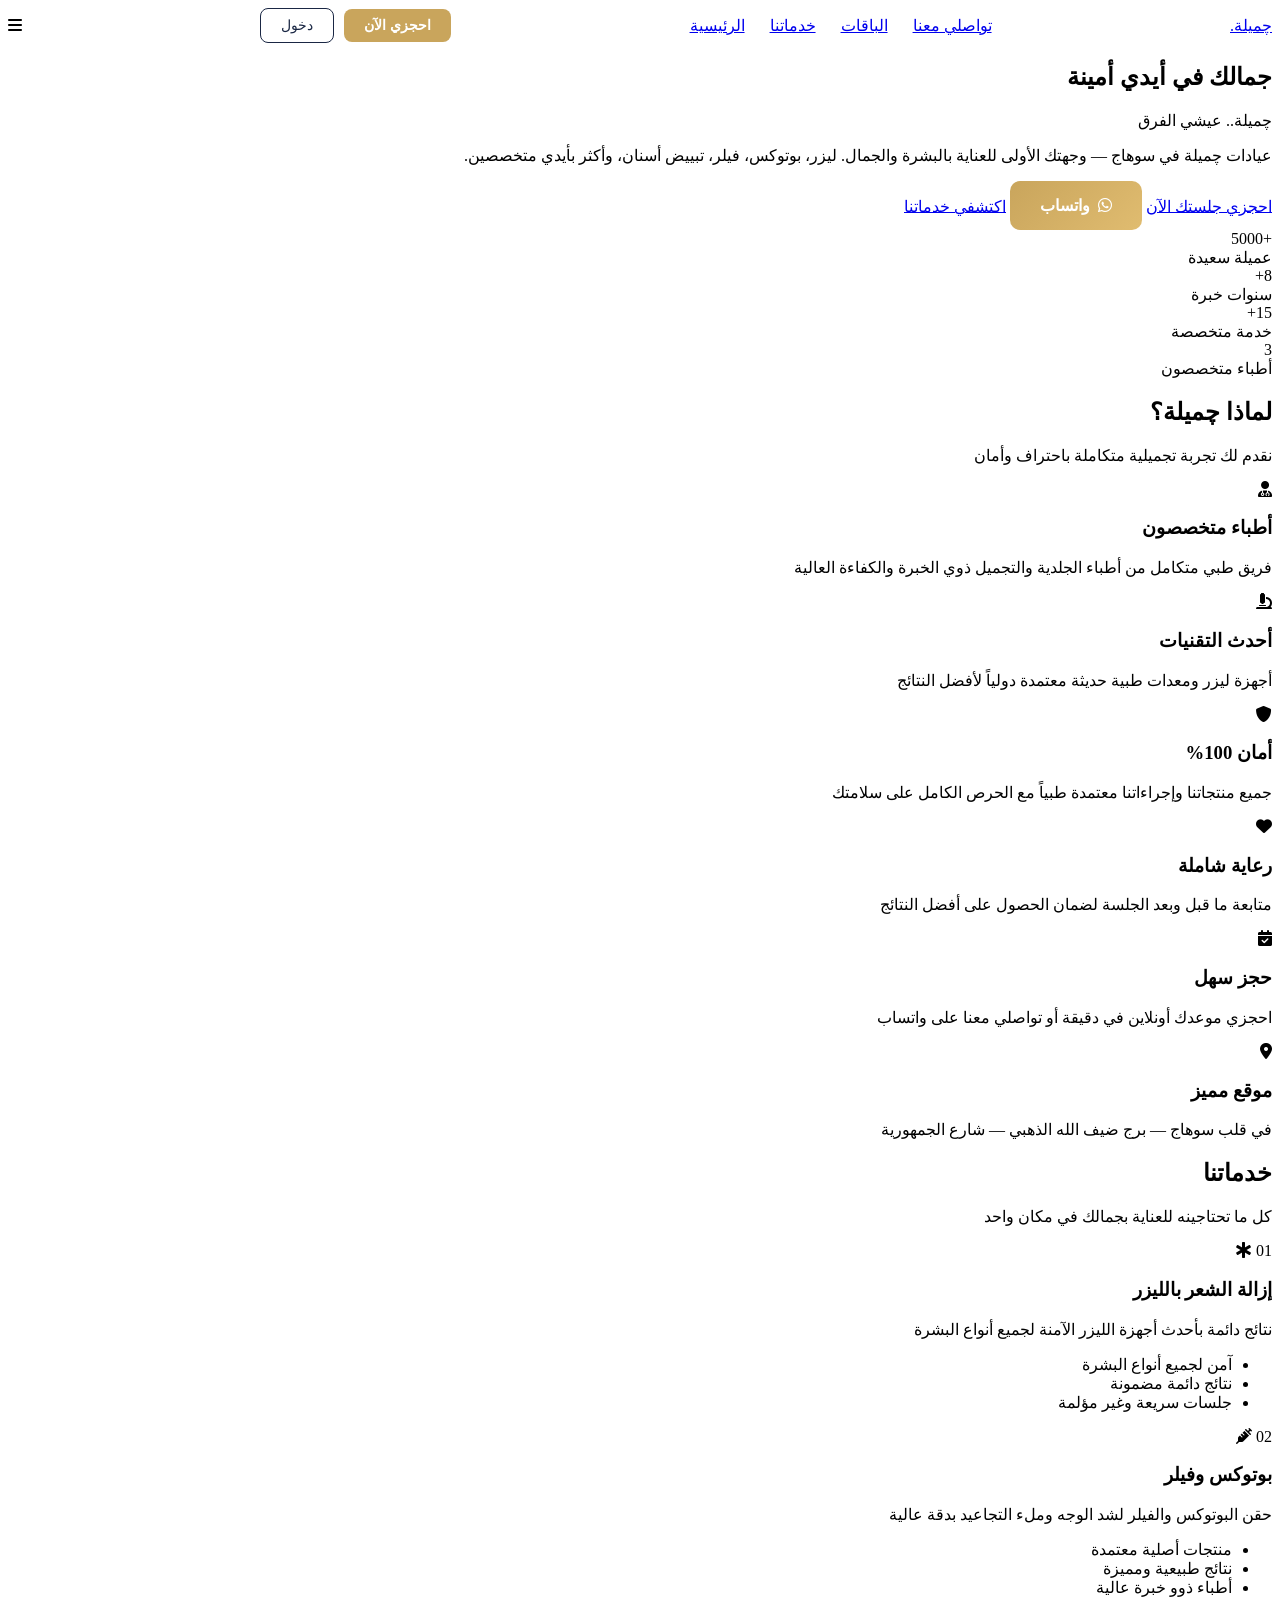
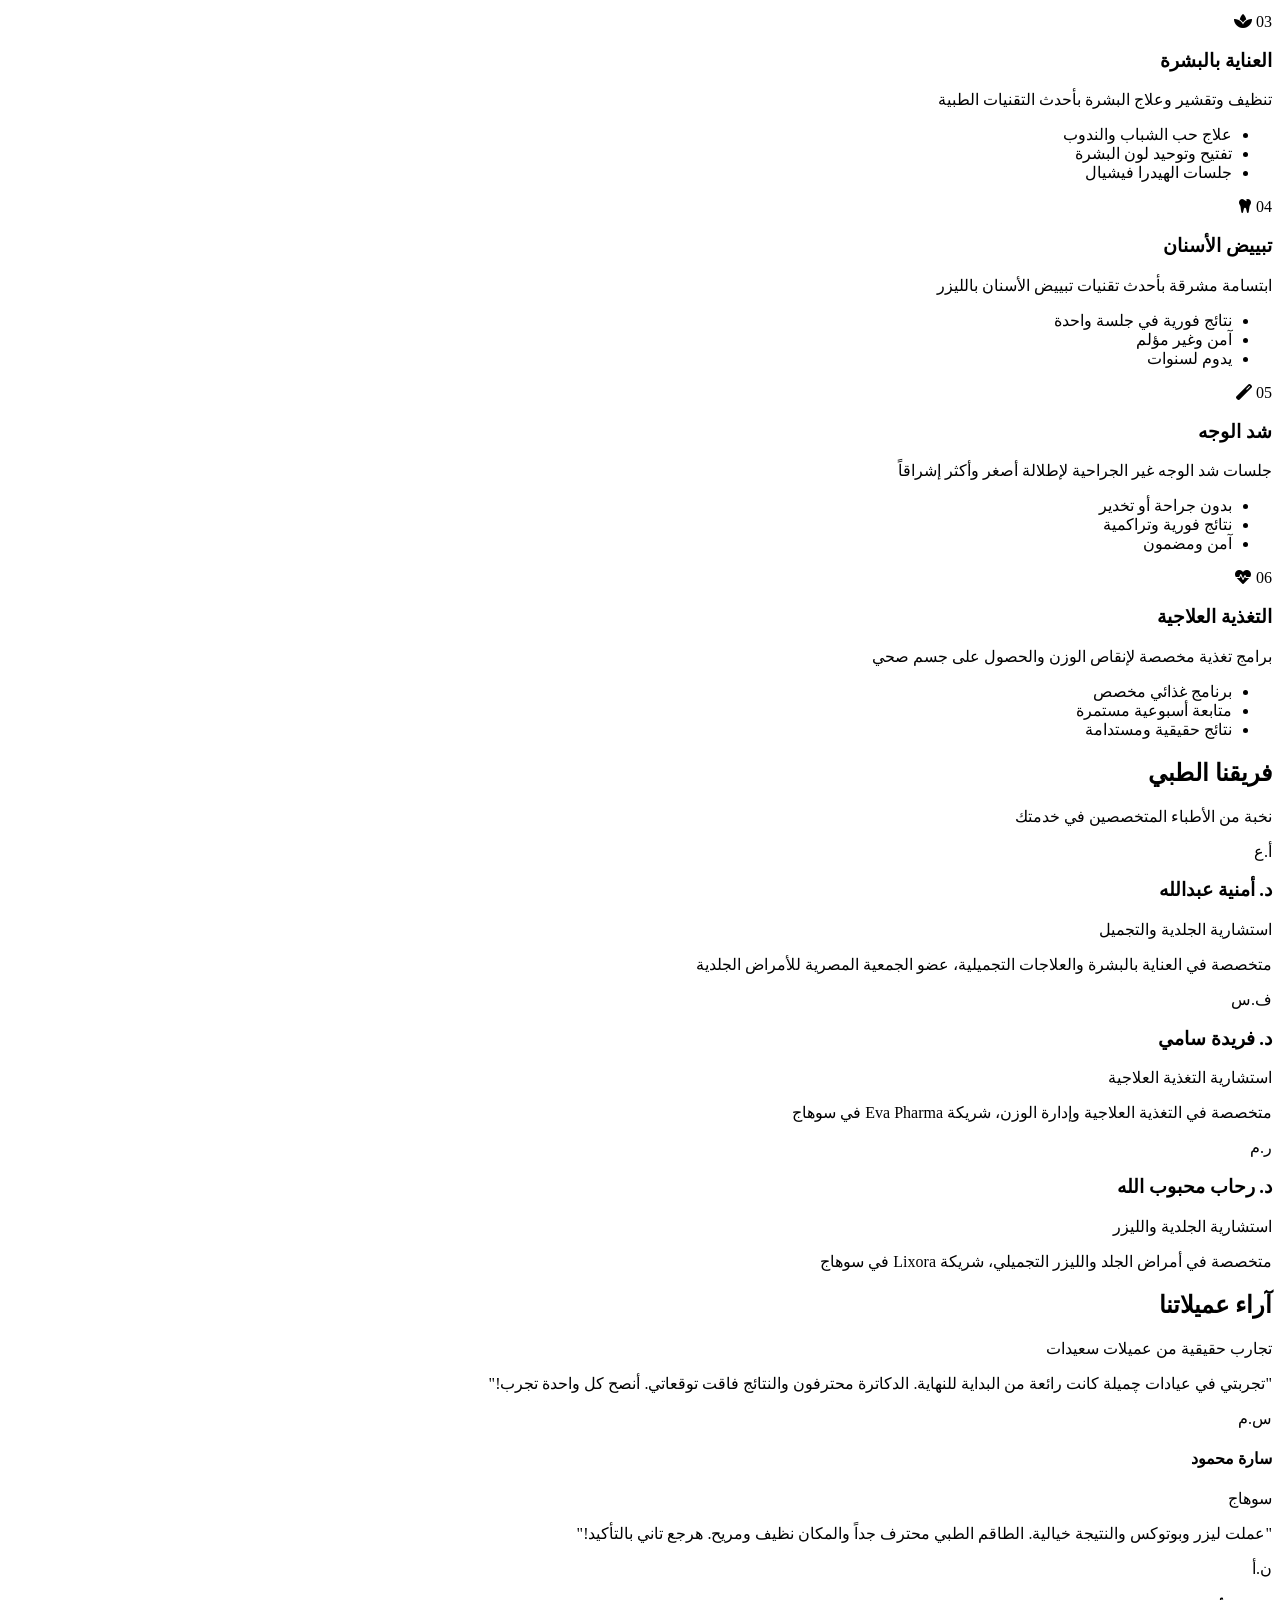
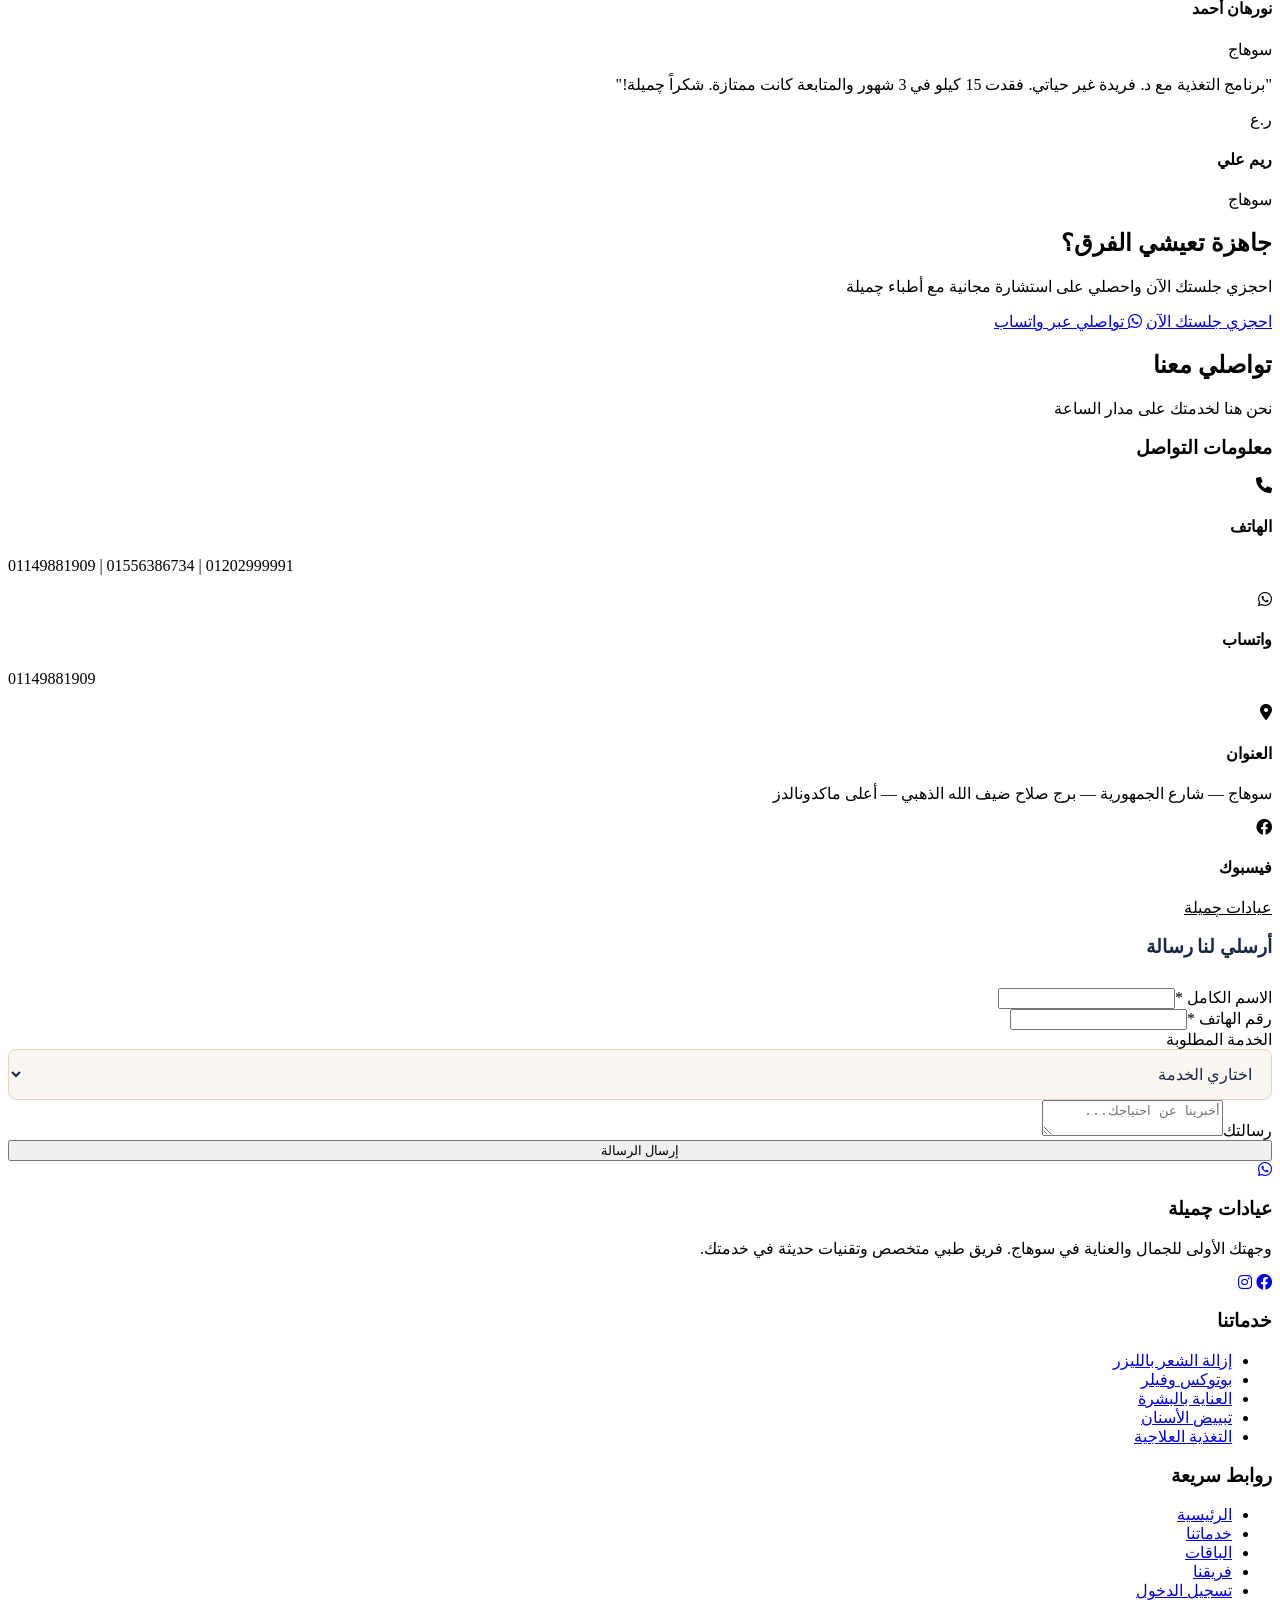
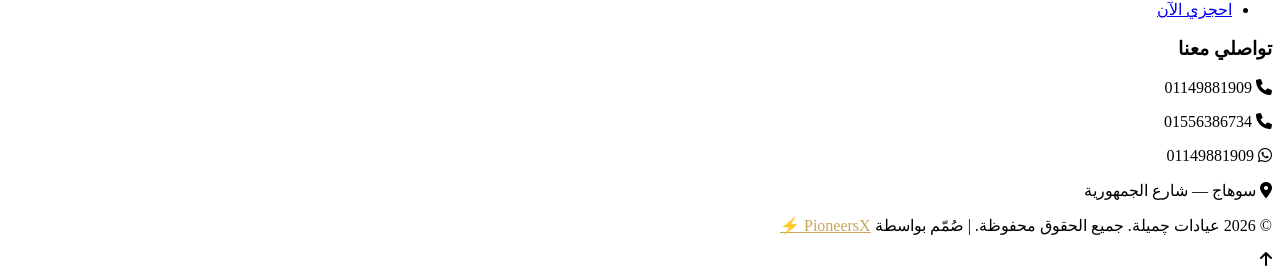
==== index.html @ 6d637a3e "Remove pricing section from index.html Removed the pricing section from the index.html file." ====
<!DOCTYPE html>
<html lang="ar" dir="rtl">
<head>
    <meta charset="UTF-8">
    <meta name="viewport" content="width=device-width, initial-scale=1.0">
    <meta name="description" content="عيادات چميلة في سوهاج — جلدية، تجميل، ليزر، أسنان. احجزي جلستك الآن">
    <meta name="keywords" content="عيادات جميلة, سوهاج, جلدية, تجميل, ليزر, بوتوكس, فيلر, تبييض أسنان">
    <meta name="author" content="عيادات چميلة">
    <meta property="og:title" content="عيادات چميلة — چميلة.. عيشي الفرق">
    <meta property="og:description" content="عيادات چميلة في سوهاج — جلدية، تجميل، ليزر، أسنان وأكثر">
    <meta property="og:type" content="website">
    <meta property="og:url" content="https://pioneersxai.github.io/Jamile-clinic-sohag">
    <title>عيادات چميلة — چميلة.. عيشي الفرق</title>
    <link rel="icon" type="image/png" href="assets/logo.png">
    <link href="https://cdnjs.cloudflare.com/ajax/libs/font-awesome/6.0.0/css/all.min.css" rel="stylesheet">
    <link href="https://fonts.googleapis.com/css2?family=Cairo:wght@400;600;700&display=swap" rel="stylesheet">
    <link rel="stylesheet" href="css/style.css">
    <link rel="stylesheet" href="css/animations.css">
    <link rel="stylesheet" href="css/responsive.css">
    <style>
        .nav-container { display:flex; justify-content:space-between; align-items:center; width:100%; }
        .nav-links { display:flex; gap:25px; list-style:none; margin:0; padding:0; }
        .nav-auth-buttons { display:flex; gap:10px; align-items:center; }
        .btn-nav-login { padding:8px 20px; border:1px solid #1a2744; border-radius:8px; color:#1a2744; text-decoration:none; font-size:.9rem; transition:all .3s; }
        .btn-nav-login:hover { border-color:#C9A55C; color:#C9A55C; }
        .btn-nav-signup { padding:8px 20px; background:#C9A55C; border-radius:8px; color:#fff; text-decoration:none; font-size:.9rem; font-weight:600; transition:all .3s; }
        .btn-nav-signup:hover { background:#a8863e; transform:translateY(-2px); box-shadow:0 5px 20px rgba(201,165,92,.4); }
        .btn-signup { background:linear-gradient(135deg,#C9A55C 0%,#e0bc70 100%); padding:15px 30px; border-radius:10px; color:#fff; text-decoration:none; font-weight:600; display:inline-flex; align-items:center; gap:8px; transition:all .3s; }
        .btn-signup:hover { transform:translateY(-3px); box-shadow:0 10px 30px rgba(201,165,92,.4); }
        @media(max-width:992px){ .nav-links{display:none!important} .nav-links.active{display:flex!important;flex-direction:column} }
    </style>
</head>
<body>
    <div class="cursor-dot" id="cursorDot"></div>
    <div class="cursor-outline" id="cursorOutline"></div>
    <div class="loader" id="loader"><div class="loader-spinner"></div></div>

    <nav id="navbar">
        <div class="nav-container">
            <a href="#" class="logo">
                <img src="assets/logo.png" alt="چميلة" style="height:44px;object-fit:contain;" onerror="this.style.display='none';this.nextElementSibling.style.display='inline'">
                <span style="display:none">چميلة<span class="x">.</span></span>
            </a>
            <ul class="nav-links" id="navLinks">
                <li><a href="#contact">تواصلي معنا</a></li>
                <li><a href="#pricing">الباقات</a></li>
                <li><a href="#services">خدماتنا</a></li>
                <li><a href="#home">الرئيسية</a></li>
            </ul>
            <div class="nav-auth-buttons">
                <a href="./dashboard/register.html" class="btn-nav-signup">احجزي الآن</a>
                <a href="./dashboard/index.html" class="btn-nav-login">دخول</a>
            </div>
            <div class="mobile-menu-toggle" id="mobileMenu"><i class="fas fa-bars"></i></div>
        </div>
    </nav>

    <!-- HERO -->
    <section class="hero" id="home">
        <div class="hero-content">
            <h1 class="fade-in">جمالك في أيدي أمينة</h1>
            <p class="tagline fade-in">چميلة.. عيشي الفرق</p>
            <p class="hero-description fade-in">
                عيادات چميلة في سوهاج — وجهتك الأولى للعناية بالبشرة والجمال.
                ليزر، بوتوكس، فيلر، تبييض أسنان، وأكثر بأيدي متخصصين.
            </p>
            <div class="hero-buttons fade-in">
                <a href="./dashboard/register.html" class="btn btn-primary">احجزي جلستك الآن</a>
                <a href="https://wa.me/201149881909" class="btn btn-signup" target="_blank">
                    <i class="fab fa-whatsapp"></i> واتساب
                </a>
                <a href="#services" class="btn btn-secondary">اكتشفي خدماتنا</a>
            </div>
        </div>
    </section>

    <!-- STATS -->
    <section class="stats section">
        <div class="container">
            <div class="stats-grid">
                <div class="stat-item fade-in"><div class="stat-number">+5000</div><div class="stat-label">عميلة سعيدة</div></div>
                <div class="stat-item fade-in"><div class="stat-number">8+</div><div class="stat-label">سنوات خبرة</div></div>
                <div class="stat-item fade-in"><div class="stat-number">15+</div><div class="stat-label">خدمة متخصصة</div></div>
                <div class="stat-item fade-in"><div class="stat-number">3</div><div class="stat-label">أطباء متخصصون</div></div>
            </div>
        </div>
    </section>

    <!-- FEATURES -->
    <section class="features section" id="features">
        <div class="container">
            <div class="section-header">
                <h2 class="section-title fade-in">لماذا چميلة؟</h2>
                <p class="section-subtitle fade-in">نقدم لك تجربة تجميلية متكاملة باحتراف وأمان</p>
            </div>
            <div class="medical-grid">
                <div class="medical-card fade-in">
                    <i class="fas fa-user-md medical-icon"></i>
                    <h3 class="medical-title">أطباء متخصصون</h3>
                    <p class="medical-description">فريق طبي متكامل من أطباء الجلدية والتجميل ذوي الخبرة والكفاءة العالية</p>
                </div>
                <div class="medical-card fade-in">
                    <i class="fas fa-microscope medical-icon"></i>
                    <h3 class="medical-title">أحدث التقنيات</h3>
                    <p class="medical-description">أجهزة ليزر ومعدات طبية حديثة معتمدة دولياً لأفضل النتائج</p>
                </div>
                <div class="medical-card fade-in">
                    <i class="fas fa-shield-alt medical-icon"></i>
                    <h3 class="medical-title">أمان 100%</h3>
                    <p class="medical-description">جميع منتجاتنا وإجراءاتنا معتمدة طبياً مع الحرص الكامل على سلامتك</p>
                </div>
                <div class="medical-card fade-in">
                    <i class="fas fa-heart medical-icon"></i>
                    <h3 class="medical-title">رعاية شاملة</h3>
                    <p class="medical-description">متابعة ما قبل وبعد الجلسة لضمان الحصول على أفضل النتائج</p>
                </div>
                <div class="medical-card fade-in">
                    <i class="fas fa-calendar-check medical-icon"></i>
                    <h3 class="medical-title">حجز سهل</h3>
                    <p class="medical-description">احجزي موعدك أونلاين في دقيقة أو تواصلي معنا على واتساب</p>
                </div>
                <div class="medical-card fade-in">
                    <i class="fas fa-map-marker-alt medical-icon"></i>
                    <h3 class="medical-title">موقع مميز</h3>
                    <p class="medical-description">في قلب سوهاج — برج ضيف الله الذهبي — شارع الجمهورية</p>
                </div>
            </div>
        </div>
    </section>

    <!-- SERVICES -->
    <section class="services section" id="services">
        <div class="container">
            <div class="section-header">
                <h2 class="section-title fade-in">خدماتنا</h2>
                <p class="section-subtitle fade-in">كل ما تحتاجينه للعناية بجمالك في مكان واحد</p>
            </div>
            <div class="services-grid">
                <div class="service-card fade-in">
                    <span class="service-number">01</span>
                    <i class="fas fa-star-of-life service-icon"></i>
                    <h3 class="service-title">إزالة الشعر بالليزر</h3>
                    <p class="service-description">نتائج دائمة بأحدث أجهزة الليزر الآمنة لجميع أنواع البشرة</p>
                    <ul class="service-features">
                        <li>آمن لجميع أنواع البشرة</li>
                        <li>نتائج دائمة مضمونة</li>
                        <li>جلسات سريعة وغير مؤلمة</li>
                    </ul>
                </div>
                <div class="service-card fade-in">
                    <span class="service-number">02</span>
                    <i class="fas fa-syringe service-icon"></i>
                    <h3 class="service-title">بوتوكس وفيلر</h3>
                    <p class="service-description">حقن البوتوكس والفيلر لشد الوجه وملء التجاعيد بدقة عالية</p>
                    <ul class="service-features">
                        <li>منتجات أصلية معتمدة</li>
                        <li>نتائج طبيعية ومميزة</li>
                        <li>أطباء ذوو خبرة عالية</li>
                    </ul>
                </div>
                <div class="service-card fade-in">
                    <span class="service-number">03</span>
                    <i class="fas fa-spa service-icon"></i>
                    <h3 class="service-title">العناية بالبشرة</h3>
                    <p class="service-description">تنظيف وتقشير وعلاج البشرة بأحدث التقنيات الطبية</p>
                    <ul class="service-features">
                        <li>علاج حب الشباب والندوب</li>
                        <li>تفتيح وتوحيد لون البشرة</li>
                        <li>جلسات الهيدرا فيشيال</li>
                    </ul>
                </div>
                <div class="service-card fade-in">
                    <span class="service-number">04</span>
                    <i class="fas fa-tooth service-icon"></i>
                    <h3 class="service-title">تبييض الأسنان</h3>
                    <p class="service-description">ابتسامة مشرقة بأحدث تقنيات تبييض الأسنان بالليزر</p>
                    <ul class="service-features">
                        <li>نتائج فورية في جلسة واحدة</li>
                        <li>آمن وغير مؤلم</li>
                        <li>يدوم لسنوات</li>
                    </ul>
                </div>
                <div class="service-card fade-in">
                    <span class="service-number">05</span>
                    <i class="fas fa-magic service-icon"></i>
                    <h3 class="service-title">شد الوجه</h3>
                    <p class="service-description">جلسات شد الوجه غير الجراحية لإطلالة أصغر وأكثر إشراقاً</p>
                    <ul class="service-features">
                        <li>بدون جراحة أو تخدير</li>
                        <li>نتائج فورية وتراكمية</li>
                        <li>آمن ومضمون</li>
                    </ul>
                </div>
                <div class="service-card fade-in">
                    <span class="service-number">06</span>
                    <i class="fas fa-heartbeat service-icon"></i>
                    <h3 class="service-title">التغذية العلاجية</h3>
                    <p class="service-description">برامج تغذية مخصصة لإنقاص الوزن والحصول على جسم صحي</p>
                    <ul class="service-features">
                        <li>برنامج غذائي مخصص</li>
                        <li>متابعة أسبوعية مستمرة</li>
                        <li>نتائج حقيقية ومستدامة</li>
                    </ul>
                </div>
            </div>
        </div>
    </section>

    <!-- TEAM -->
    <section class="team section" id="team">
        <div class="container">
            <div class="section-header">
                <h2 class="section-title fade-in">فريقنا الطبي</h2>
                <p class="section-subtitle fade-in">نخبة من الأطباء المتخصصين في خدمتك</p>
            </div>
            <div class="team-grid">
                <div class="team-card fade-in">
                    <div class="team-avatar">أ.ع</div>
                    <h3 class="team-name">د. أمنية عبدالله</h3>
                    <p class="team-role">استشارية الجلدية والتجميل</p>
                    <p class="team-bio">متخصصة في العناية بالبشرة والعلاجات التجميلية، عضو الجمعية المصرية للأمراض الجلدية</p>
                </div>
                <div class="team-card fade-in">
                    <div class="team-avatar">ف.س</div>
                    <h3 class="team-name">د. فريدة سامي</h3>
                    <p class="team-role">استشارية التغذية العلاجية</p>
                    <p class="team-bio">متخصصة في التغذية العلاجية وإدارة الوزن، شريكة Eva Pharma في سوهاج</p>
                </div>
                <div class="team-card fade-in">
                    <div class="team-avatar">ر.م</div>
                    <h3 class="team-name">د. رحاب محبوب الله</h3>
                    <p class="team-role">استشارية الجلدية والليزر</p>
                    <p class="team-bio">متخصصة في أمراض الجلد والليزر التجميلي، شريكة Lixora في سوهاج</p>
                </div>
            </div>
        </div>
    </section>

    <!-- TESTIMONIALS -->
    <section class="testimonials section" id="testimonials">
        <div class="container">
            <div class="section-header">
                <h2 class="section-title fade-in">آراء عميلاتنا</h2>
                <p class="section-subtitle fade-in">تجارب حقيقية من عميلات سعيدات</p>
            </div>
            <div class="testimonials-grid">
                <div class="testimonial fade-in">
                    <p class="testimonial-text">"تجربتي في عيادات چميلة كانت رائعة من البداية للنهاية. الدكاترة محترفون والنتائج فاقت توقعاتي. أنصح كل واحدة تجرب!"</p>
                    <div class="testimonial-author">
                        <div class="author-avatar">س.م</div>
                        <div class="author-info"><h4>سارة محمود</h4><p>سوهاج</p></div>
                    </div>
                </div>
                <div class="testimonial fade-in">
                    <p class="testimonial-text">"عملت ليزر وبوتوكس والنتيجة خيالية. الطاقم الطبي محترف جداً والمكان نظيف ومريح. هرجع تاني بالتأكيد!"</p>
                    <div class="testimonial-author">
                        <div class="author-avatar">ن.أ</div>
                        <div class="author-info"><h4>نورهان أحمد</h4><p>سوهاج</p></div>
                    </div>
                </div>
                <div class="testimonial fade-in">
                    <p class="testimonial-text">"برنامج التغذية مع د. فريدة غير حياتي. فقدت 15 كيلو في 3 شهور والمتابعة كانت ممتازة. شكراً چميلة!"</p>
                    <div class="testimonial-author">
                        <div class="author-avatar">ر.ع</div>
                        <div class="author-info"><h4>ريم علي</h4><p>سوهاج</p></div>
                    </div>
                </div>
            </div>
        </div>
    </section>

    <!-- CTA -->
    <section class="cta section">
        <div class="container">
            <h2 class="fade-in">جاهزة تعيشي الفرق؟</h2>
            <p class="fade-in">احجزي جلستك الآن واحصلي على استشارة مجانية مع أطباء چميلة</p>
            <div class="hero-buttons fade-in">
                <a href="./dashboard/register.html" class="btn btn-primary">احجزي جلستك الآن</a>
                <a href="https://wa.me/201149881909" class="btn btn-whatsapp" target="_blank">
                    <i class="fab fa-whatsapp"></i> تواصلي عبر واتساب
                </a>
            </div>
        </div>
    </section>

    <!-- CONTACT -->
    <section class="contact section" id="contact">
        <div class="container">
            <div class="section-header">
                <h2 class="section-title fade-in">تواصلي معنا</h2>
                <p class="section-subtitle fade-in">نحن هنا لخدمتك على مدار الساعة</p>
            </div>
            <div class="contact-container">
                <div class="contact-info fade-in">
                    <h3>معلومات التواصل</h3>
                    <div class="contact-item">
                        <div class="contact-icon"><i class="fas fa-phone"></i></div>
                        <div class="contact-details"><h4>الهاتف</h4><p dir="ltr">01149881909 | 01556386734 | 01202999991</p></div>
                    </div>
                    <div class="contact-item">
                        <div class="contact-icon"><i class="fab fa-whatsapp"></i></div>
                        <div class="contact-details"><h4>واتساب</h4><p dir="ltr">01149881909</p></div>
                    </div>
                    <div class="contact-item">
                        <div class="contact-icon"><i class="fas fa-map-marker-alt"></i></div>
                        <div class="contact-details"><h4>العنوان</h4><p>سوهاج — شارع الجمهورية — برج صلاح ضيف الله الذهبي — أعلى ماكدونالدز</p></div>
                    </div>
                    <div class="contact-item">
                        <div class="contact-icon"><i class="fab fa-facebook"></i></div>
                        <div class="contact-details"><h4>فيسبوك</h4><p><a href="https://www.facebook.com/jamelaclinics" target="_blank" style="color:inherit">عيادات چميلة</a></p></div>
                    </div>
                </div>
                <form class="contact-form fade-in" id="contactForm">
                    <h3 style="margin-bottom:30px;color:#1a2744">أرسلي لنا رسالة</h3>
                    <div class="form-group"><label>الاسم الكامل *</label><input type="text" name="name" required></div>
                    <div class="form-group"><label>رقم الهاتف *</label><input type="tel" name="phone" required></div>
                    <div class="form-group"><label>الخدمة المطلوبة</label>
                        <select name="service" style="width:100%;padding:15px;background:#faf7f2;border:1px solid #e8d5bc;border-radius:8px;color:#1a2744;font-size:1rem;font-family:inherit">
                            <option value="">اختاري الخدمة</option>
                            <option>إزالة الشعر بالليزر</option>
                            <option>بوتوكس وفيلر</option>
                            <option>العناية بالبشرة</option>
                            <option>تبييض الأسنان</option>
                            <option>شد الوجه</option>
                            <option>التغذية العلاجية</option>
                        </select>
                    </div>
                    <div class="form-group"><label>رسالتك</label><textarea name="message" placeholder="أخبرينا عن احتياجك..."></textarea></div>
                    <button type="submit" class="btn btn-primary" style="width:100%">إرسال الرسالة</button>
                </form>
            </div>
        </div>
    </section>

    <a href="https://wa.me/201149881909" class="whatsapp-float" target="_blank" title="تواصلي معنا عبر واتساب">
        <i class="fab fa-whatsapp"></i>
    </a>

    <footer>
        <div class="footer-content">
            <div class="footer-section">
                <h3>عيادات <span class="x">چميلة</span></h3>
                <p>وجهتك الأولى للجمال والعناية في سوهاج. فريق طبي متخصص وتقنيات حديثة في خدمتك.</p>
                <div class="social-links">
                    <a href="https://www.facebook.com/jamelaclinics" target="_blank"><i class="fab fa-facebook"></i></a>
                    <a href="https://www.instagram.com/jamelaclinics/" target="_blank"><i class="fab fa-instagram"></i></a>
                </div>
            </div>
            <div class="footer-section">
                <h3>خدماتنا</h3>
                <ul>
                    <li><a href="#services">إزالة الشعر بالليزر</a></li>
                    <li><a href="#services">بوتوكس وفيلر</a></li>
                    <li><a href="#services">العناية بالبشرة</a></li>
                    <li><a href="#services">تبييض الأسنان</a></li>
                    <li><a href="#services">التغذية العلاجية</a></li>
                </ul>
            </div>
            <div class="footer-section">
                <h3>روابط سريعة</h3>
                <ul>
                    <li><a href="#home">الرئيسية</a></li>
                    <li><a href="#services">خدماتنا</a></li>
                    <li><a href="#pricing">الباقات</a></li>
                    <li><a href="#team">فريقنا</a></li>
                    <li><a href="./dashboard/">تسجيل الدخول</a></li>
                    <li><a href="./dashboard/register.html">احجزي الآن</a></li>
                </ul>
            </div>
            <div class="footer-section">
                <h3>تواصلي معنا</h3>
                <p><i class="fas fa-phone"></i> <span dir="ltr">01149881909</span></p>
                <p><i class="fas fa-phone"></i> <span dir="ltr">01556386734</span></p>
                <p><i class="fab fa-whatsapp"></i> <span dir="ltr">01149881909</span></p>
                <p><i class="fas fa-map-marker-alt"></i> سوهاج — شارع الجمهورية</p>
            </div>
        </div>
        <div class="footer-bottom">
            <p>&copy; 2026 عيادات چميلة. جميع الحقوق محفوظة. | صُمّم بواسطة <a href="https://pioneersxai.github.io/PioneersX-agency-Egy-Sa/" style="color:#C9A55C">PioneersX ⚡</a></p>
        </div>
    </footer>

    <div class="scroll-top" id="scrollTop"><i class="fas fa-arrow-up"></i></div>

    <script src="config.js"></script>
    <script src="js/main.js"></script>
    <script src="js/animations.js"></script>
    <script src="js/cursor.js"></script>
</body>
</html>
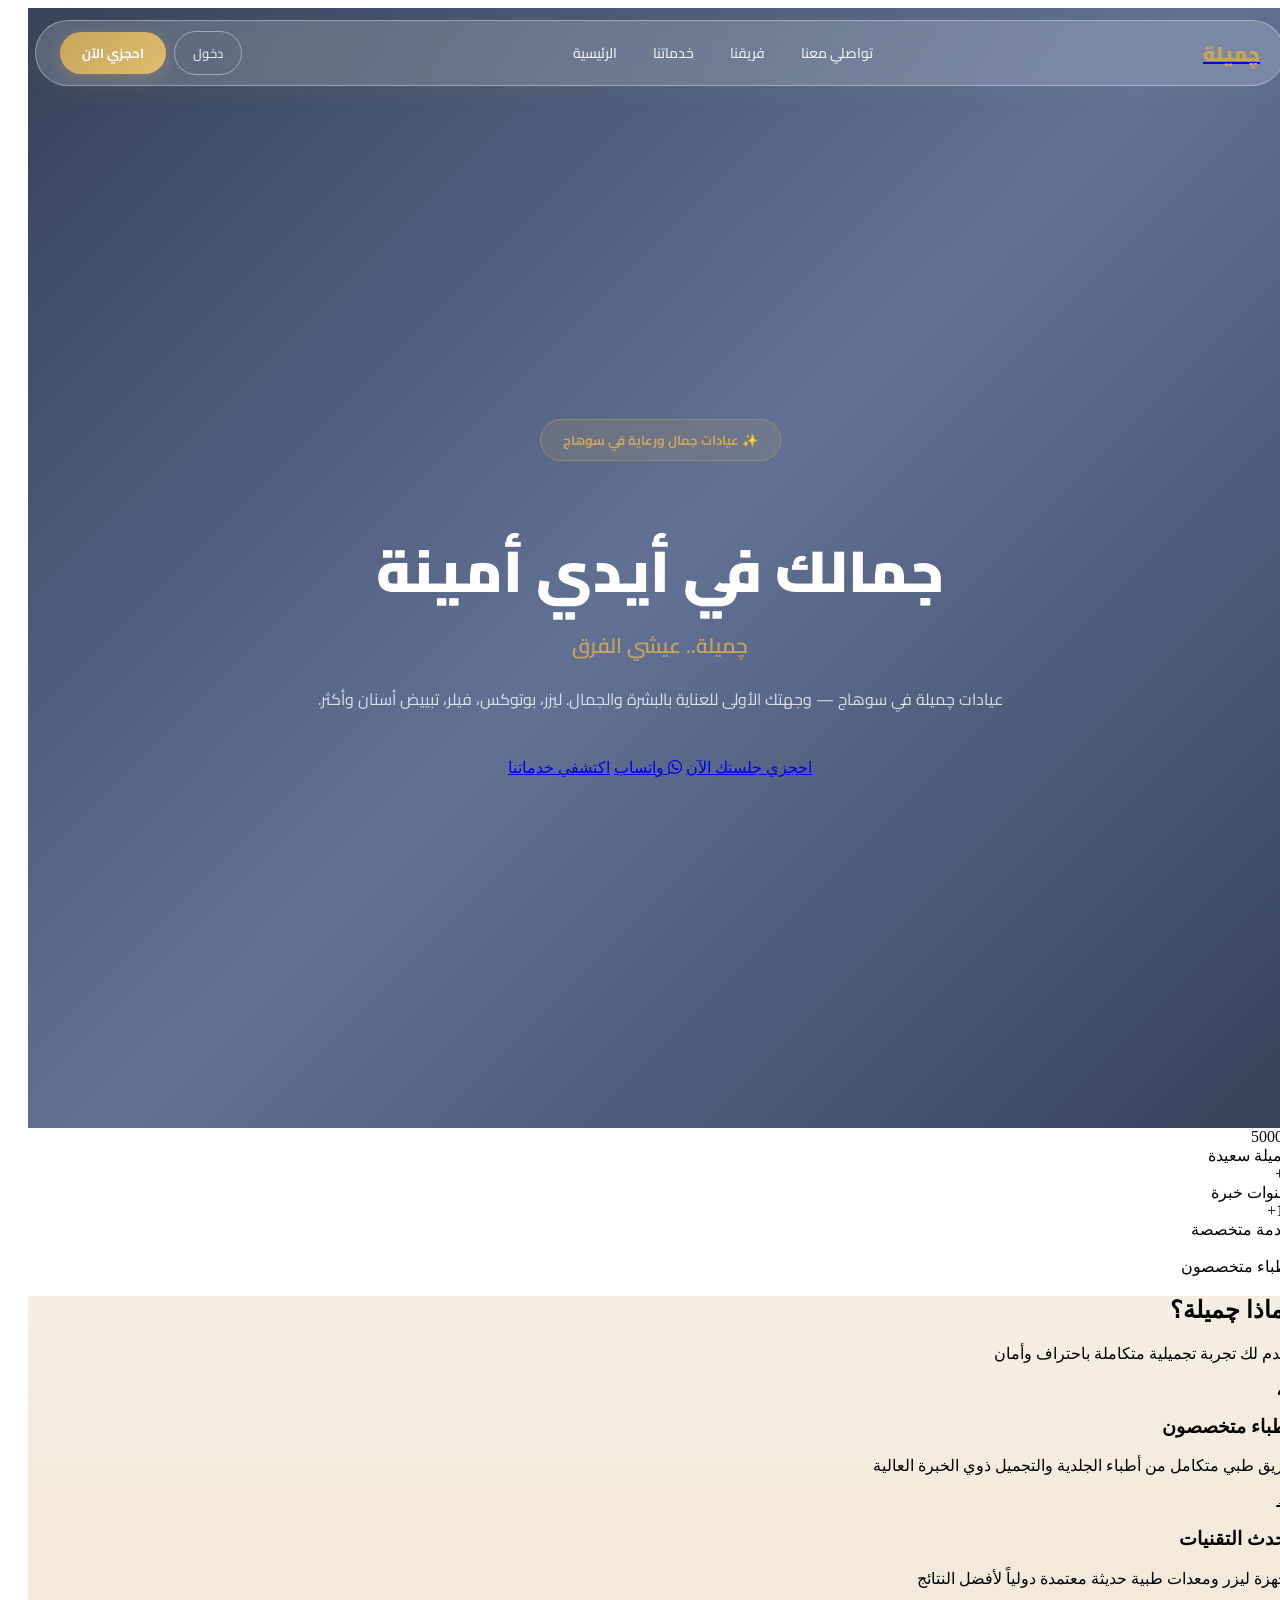
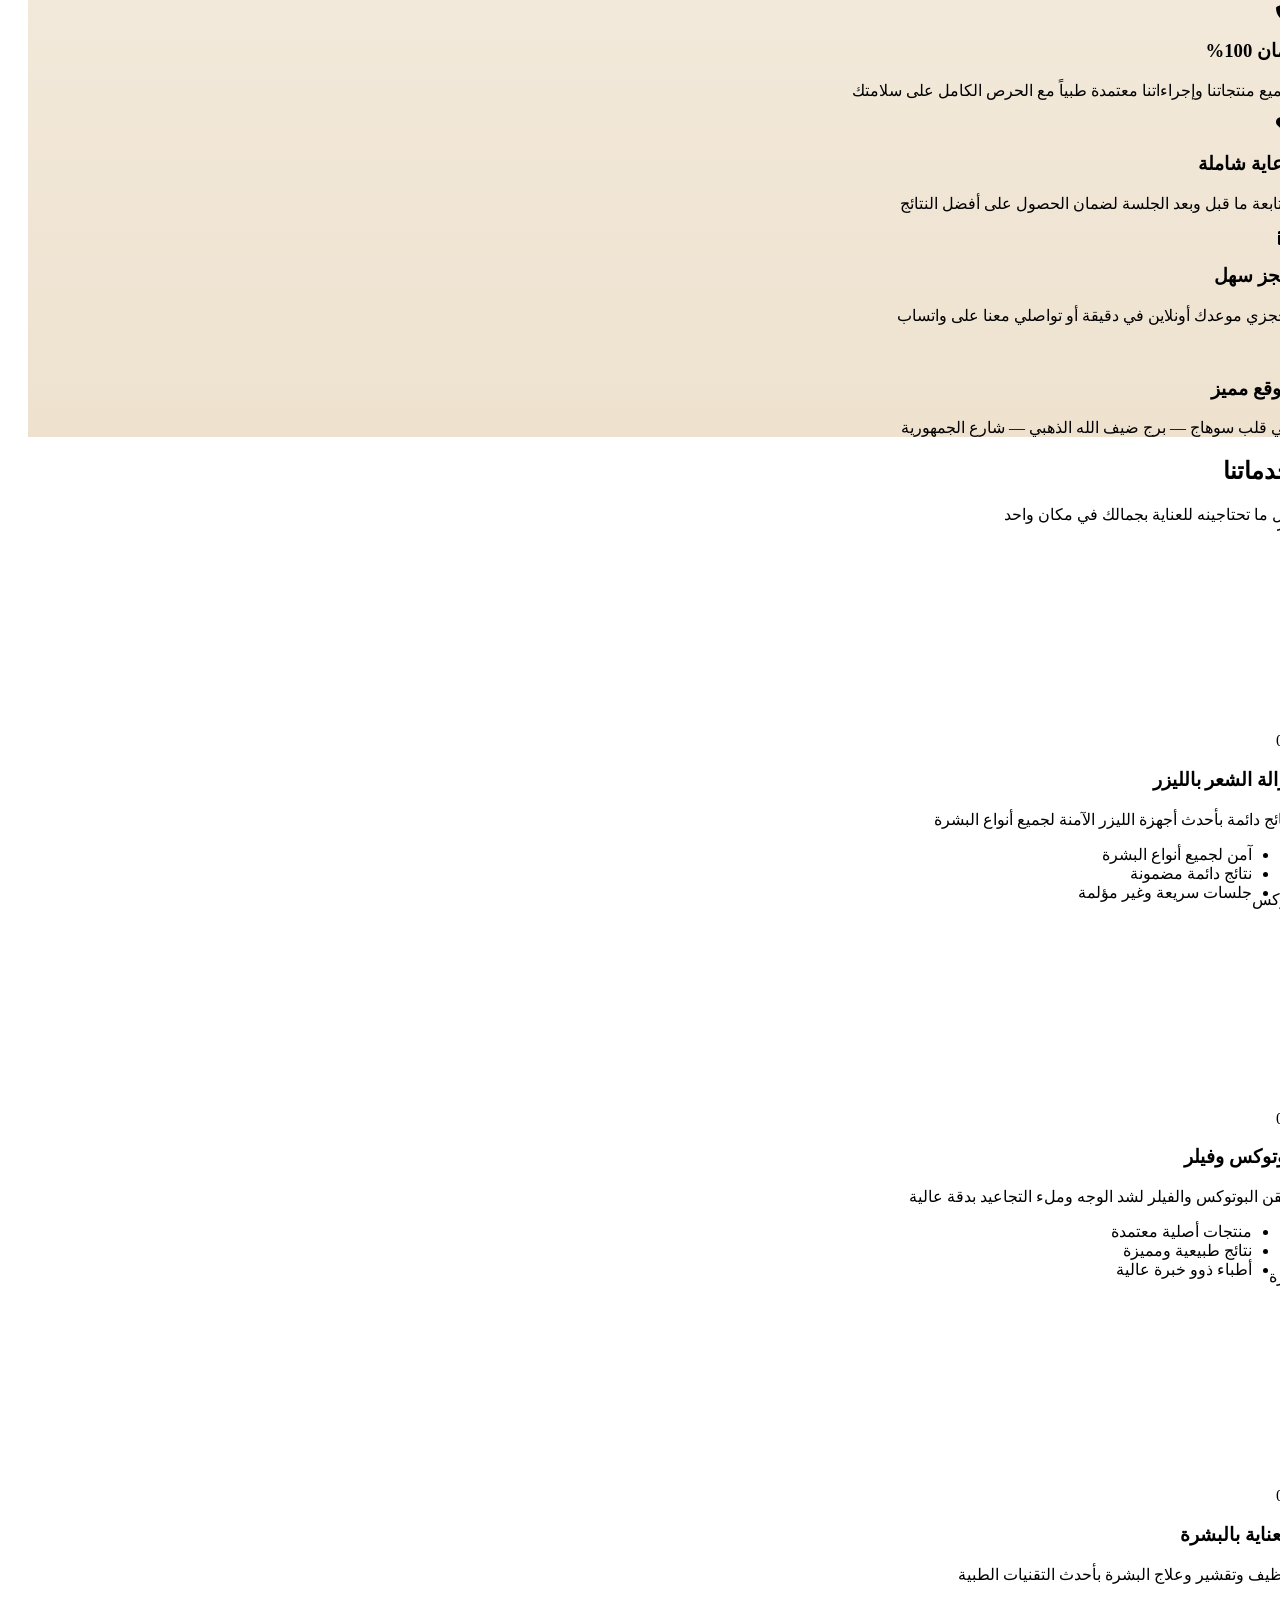
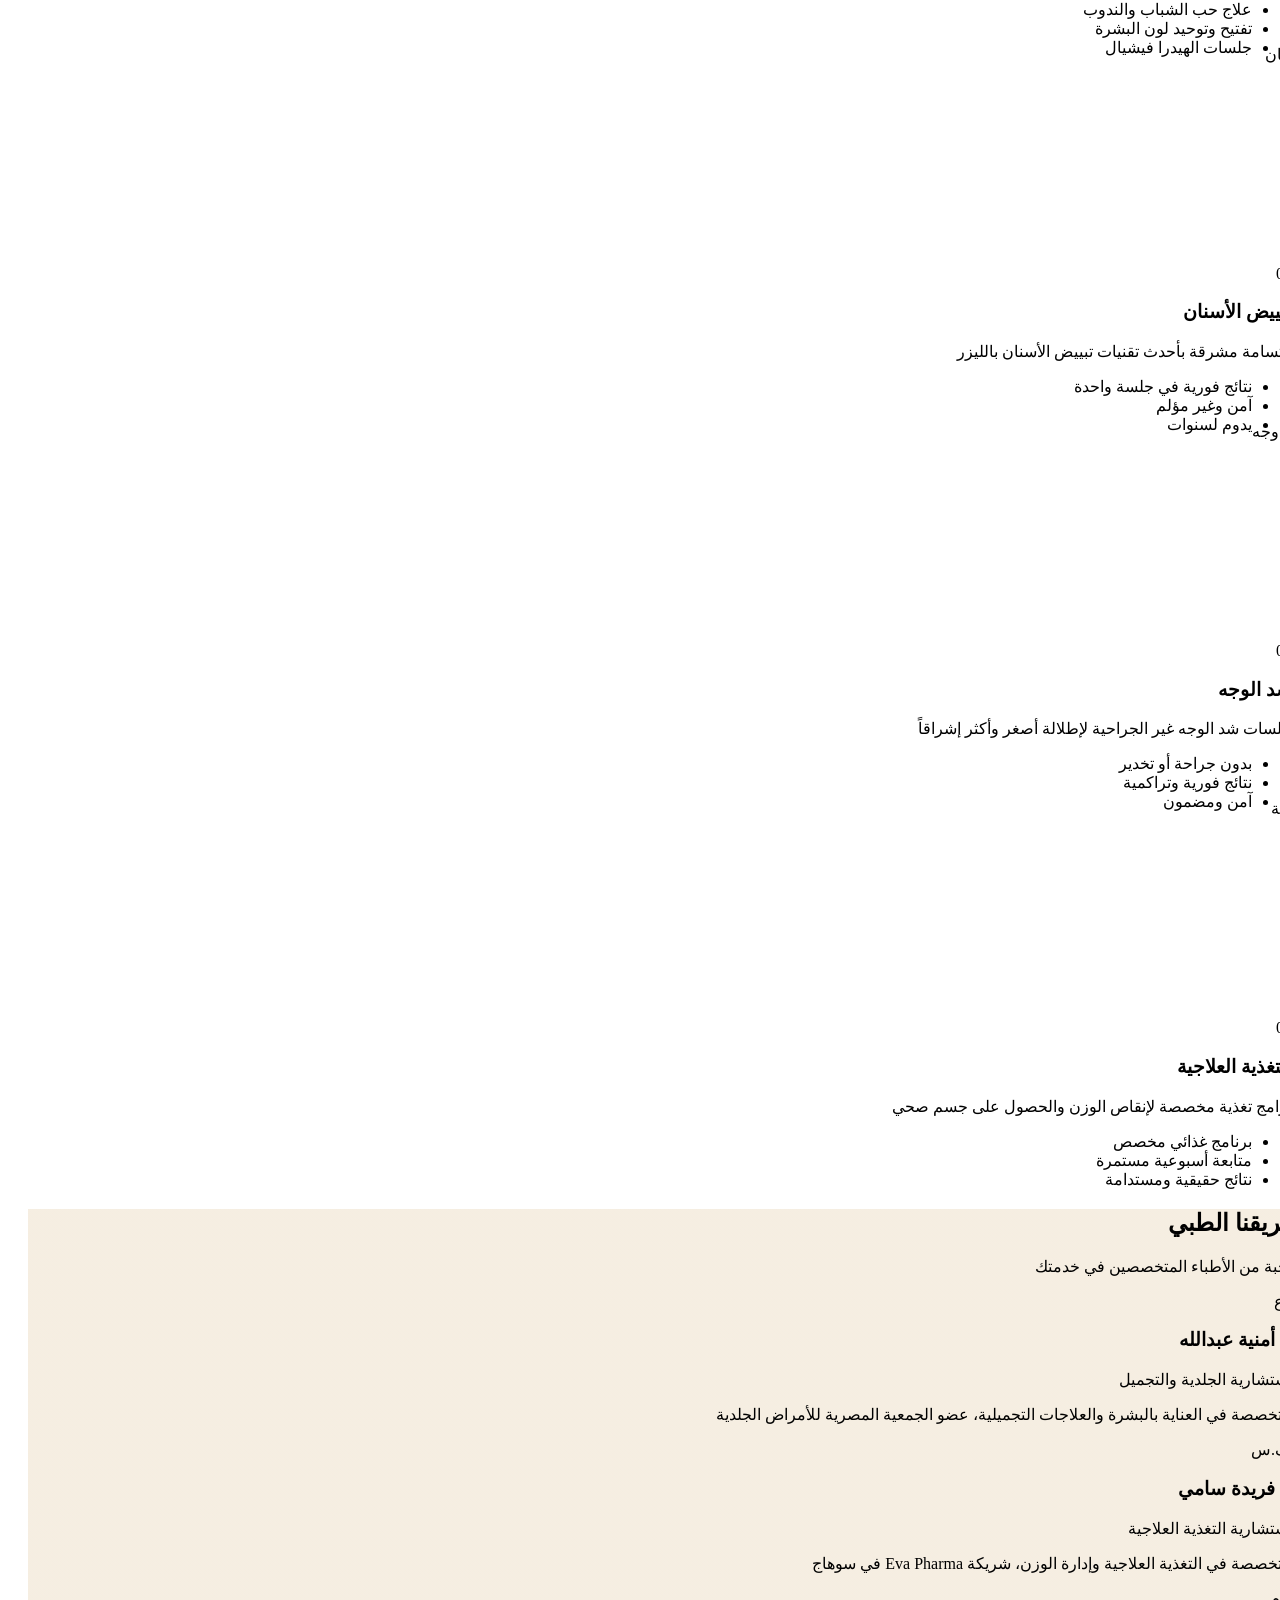
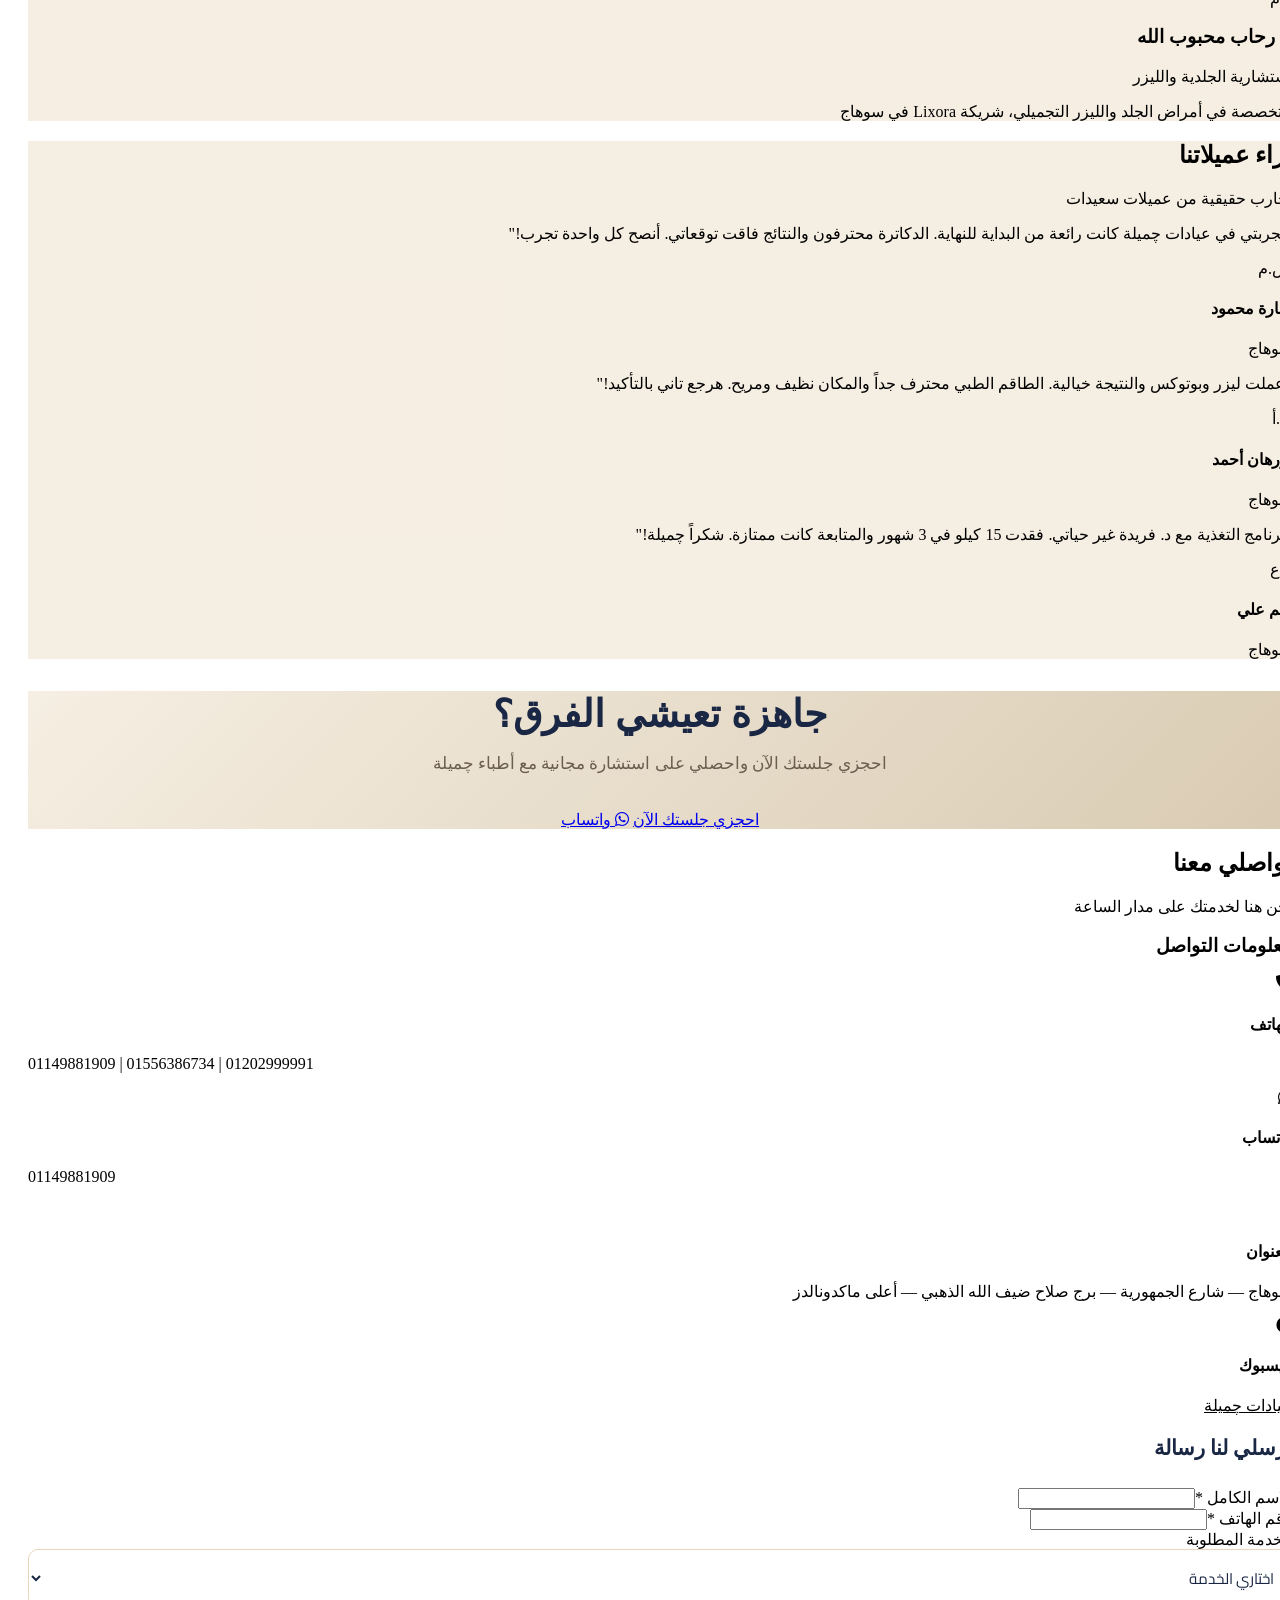
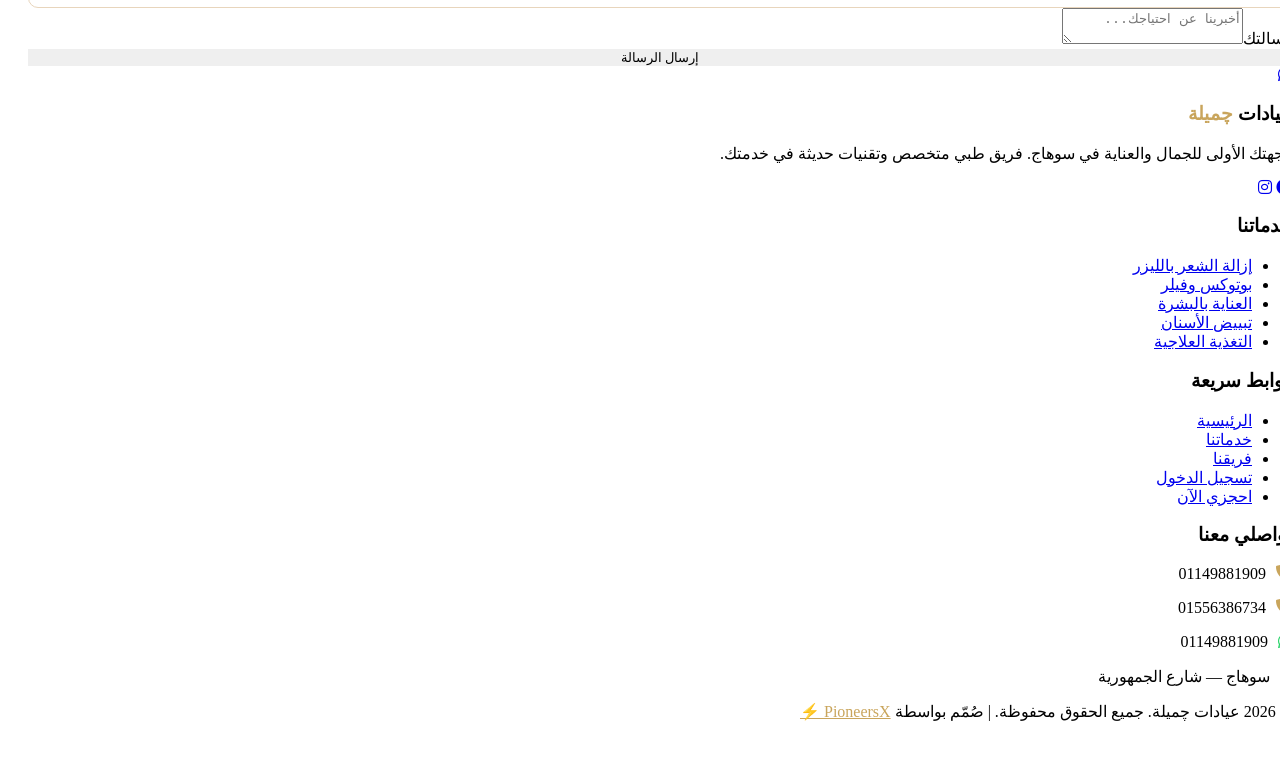
==== commit ecaa0f0c: "Change greeting from 'Hello World' to 'Goodbye World'" ====
--- a/index.html
+++ b/index.html
@@ -5,29 +5,186 @@
     <meta name="viewport" content="width=device-width, initial-scale=1.0">
     <meta name="description" content="عيادات چميلة في سوهاج — جلدية، تجميل، ليزر، أسنان. احجزي جلستك الآن">
     <meta name="keywords" content="عيادات جميلة, سوهاج, جلدية, تجميل, ليزر, بوتوكس, فيلر, تبييض أسنان">
-    <meta name="author" content="عيادات چميلة">
     <meta property="og:title" content="عيادات چميلة — چميلة.. عيشي الفرق">
-    <meta property="og:description" content="عيادات چميلة في سوهاج — جلدية، تجميل، ليزر، أسنان وأكثر">
     <meta property="og:type" content="website">
-    <meta property="og:url" content="https://pioneersxai.github.io/Jamile-clinic-sohag">
     <title>عيادات چميلة — چميلة.. عيشي الفرق</title>
-    <link rel="icon" type="image/png" href="assets/logo.png">
+    <link rel="icon" type="image/png" href="Logo.png">
     <link href="https://cdnjs.cloudflare.com/ajax/libs/font-awesome/6.0.0/css/all.min.css" rel="stylesheet">
-    <link href="https://fonts.googleapis.com/css2?family=Cairo:wght@400;600;700&display=swap" rel="stylesheet">
+    <link href="https://fonts.googleapis.com/css2?family=Cairo:wght@400;600;700;900&display=swap" rel="stylesheet">
     <link rel="stylesheet" href="css/style.css">
-    <link rel="stylesheet" href="css/animations.css">
-    <link rel="stylesheet" href="css/responsive.css">
     <style>
-        .nav-container { display:flex; justify-content:space-between; align-items:center; width:100%; }
-        .nav-links { display:flex; gap:25px; list-style:none; margin:0; padding:0; }
-        .nav-auth-buttons { display:flex; gap:10px; align-items:center; }
-        .btn-nav-login { padding:8px 20px; border:1px solid #1a2744; border-radius:8px; color:#1a2744; text-decoration:none; font-size:.9rem; transition:all .3s; }
-        .btn-nav-login:hover { border-color:#C9A55C; color:#C9A55C; }
-        .btn-nav-signup { padding:8px 20px; background:#C9A55C; border-radius:8px; color:#fff; text-decoration:none; font-size:.9rem; font-weight:600; transition:all .3s; }
-        .btn-nav-signup:hover { background:#a8863e; transform:translateY(-2px); box-shadow:0 5px 20px rgba(201,165,92,.4); }
-        .btn-signup { background:linear-gradient(135deg,#C9A55C 0%,#e0bc70 100%); padding:15px 30px; border-radius:10px; color:#fff; text-decoration:none; font-weight:600; display:inline-flex; align-items:center; gap:8px; transition:all .3s; }
-        .btn-signup:hover { transform:translateY(-3px); box-shadow:0 10px 30px rgba(201,165,92,.4); }
-        @media(max-width:992px){ .nav-links{display:none!important} .nav-links.active{display:flex!important;flex-direction:column} }
+/* ═══════════════════════════════════════
+   CRYSTAL FLOATING NAV
+═══════════════════════════════════════ */
+nav {
+    position: fixed;
+    top: 20px;
+    left: 50%;
+    transform: translateX(-50%);
+    width: calc(100% - 48px);
+    max-width: 1200px;
+    background: rgba(255,255,255,0.18);
+    backdrop-filter: blur(24px);
+    -webkit-backdrop-filter: blur(24px);
+    border: 1px solid rgba(255,255,255,0.35);
+    border-radius: 60px;
+    padding: 10px 24px;
+    z-index: 1000;
+    transition: all .4s ease;
+    box-shadow: 0 4px 24px rgba(201,165,92,0.08);
+}
+nav.scrolled {
+    background: rgba(255,255,255,0.96);
+    border-color: rgba(201,165,92,0.25);
+    box-shadow: 0 8px 32px rgba(201,165,92,0.15);
+    top: 12px;
+}
+.nav-container {
+    display: flex;
+    align-items: center;
+    justify-content: space-between;
+    flex-direction: row;
+}
+.nav-logo {
+    display: flex;
+    align-items: center;
+}
+.nav-logo img {
+    height: 42px;
+    object-fit: contain;
+    filter: drop-shadow(0 2px 4px rgba(0,0,0,0.1));
+}
+.nav-links {
+    display: flex;
+    gap: 4px;
+    list-style: none;
+    margin: 0;
+    padding: 0;
+    flex-direction: row-reverse;
+}
+.nav-links a {
+    color: rgba(255,255,255,0.9);
+    text-decoration: none;
+    font-size: 14px;
+    font-weight: 500;
+    padding: 7px 16px;
+    border-radius: 30px;
+    transition: all .3s;
+    font-family: 'Cairo',sans-serif;
+}
+nav.scrolled .nav-links a { color: #1a2744; }
+.nav-links a:hover {
+    background: rgba(201,165,92,0.15);
+    color: #C9A55C !important;
+}
+.nav-auth {
+    display: flex;
+    gap: 8px;
+    align-items: center;
+}
+.nav-book {
+    background: linear-gradient(135deg, #C9A55C, #e0bc70);
+    color: #fff;
+    padding: 9px 22px;
+    border-radius: 30px;
+    text-decoration: none;
+    font-size: 13px;
+    font-weight: 700;
+    transition: all .3s;
+    white-space: nowrap;
+    font-family: 'Cairo',sans-serif;
+    box-shadow: 0 4px 16px rgba(201,165,92,0.3);
+}
+.nav-book:hover { transform: translateY(-2px); box-shadow: 0 8px 24px rgba(201,165,92,0.45); }
+.nav-login {
+    color: rgba(255,255,255,0.85);
+    text-decoration: none;
+    font-size: 13px;
+    font-weight: 500;
+    padding: 9px 18px;
+    border-radius: 30px;
+    border: 1px solid rgba(255,255,255,0.4);
+    transition: all .3s;
+    font-family: 'Cairo',sans-serif;
+}
+nav.scrolled .nav-login { color: #1a2744; border-color: rgba(26,39,68,0.3); }
+.nav-login:hover { background: rgba(255,255,255,0.15); }
+.hamburger { display:none; background:none; border:none; color:#fff; font-size:1.4rem; }
+nav.scrolled .hamburger { color:#1a2744; }
+
+/* sections get photos */
+.section-photo-bg {
+    background-size: cover;
+    background-position: center;
+    background-attachment: scroll;
+    position: relative;
+}
+.section-photo-bg::before {
+    content: '';
+    position: absolute;
+    inset: 0;
+    z-index: 0;
+}
+.section-photo-bg .container { position: relative; z-index: 1; }
+
+/* Service cards with photos */
+.service-card-img {
+    height: 200px;
+    overflow: hidden;
+    border-radius: 12px 12px 0 0;
+    margin: -28px -28px 20px -28px;
+}
+.service-card-img img {
+    width: 100%;
+    height: 100%;
+    object-fit: cover;
+    transition: transform .5s;
+}
+.service-card:hover .service-card-img img { transform: scale(1.05); }
+
+/* CTA photo */
+.cta-photo {
+    background: url('https://images.unsplash.com/photo-1570172619644-dfd03ed5d881?w=1600&q=80') center/cover no-repeat;
+    position: relative;
+}
+.cta-photo::before {
+    content: '';
+    position: absolute;
+    inset: 0;
+    background: linear-gradient(135deg, rgba(245,237,224,0.92), rgba(212,196,168,0.88));
+}
+.cta-photo .container { position: relative; z-index: 1; }
+
+/* Testimonials photo bg */
+.testi-photo {
+    background: url('https://images.unsplash.com/photo-1560750588-73207b1ef5b8?w=1600&q=80') center/cover fixed no-repeat;
+    position: relative;
+}
+.testi-photo::before {
+    content: '';
+    position: absolute;
+    inset: 0;
+    background: rgba(245,237,224,0.93);
+}
+.testi-photo .container { position: relative; z-index: 1; }
+
+/* mobile */
+@media(max-width:900px) {
+    nav { top:12px; border-radius:20px; padding:10px 18px; width:calc(100% - 32px); }
+    .nav-links { display:none; }
+    .nav-links.open {
+        display:flex; flex-direction:column;
+        position:absolute; top:65px; right:0; left:0;
+        background:rgba(255,255,255,0.97);
+        border-radius:16px; padding:16px;
+        box-shadow:0 8px 32px rgba(0,0,0,.1);
+        border:1px solid rgba(201,165,92,0.2);
+        gap:4px;
+    }
+    .nav-links.open a { color:#1a2744 !important; }
+    .nav-book { display:none; }
+    .hamburger { display:block !important; }
+}
     </style>
 </head>
 <body>
@@ -35,40 +192,47 @@
     <div class="cursor-outline" id="cursorOutline"></div>
     <div class="loader" id="loader"><div class="loader-spinner"></div></div>
 
+    <!-- CRYSTAL FLOATING NAV -->
     <nav id="navbar">
         <div class="nav-container">
-            <a href="#" class="logo">
-                <img src="assets/logo.png" alt="چميلة" style="height:44px;object-fit:contain;" onerror="this.style.display='none';this.nextElementSibling.style.display='inline'">
-                <span style="display:none">چميلة<span class="x">.</span></span>
+            <a href="#home" class="nav-logo">
+                <img src="Logo.png" alt="عيادات چميلة"
+                     onerror="this.outerHTML='<span style=\'font-size:20px;font-weight:900;color:#C9A55C;font-family:Cairo,sans-serif\'>چميلة</span>'">
             </a>
             <ul class="nav-links" id="navLinks">
+                <li><a href="#home">الرئيسية</a></li>
+                <li><a href="#services">خدماتنا</a></li>
+                <li><a href="#team">فريقنا</a></li>
                 <li><a href="#contact">تواصلي معنا</a></li>
-                <li><a href="#pricing">الباقات</a></li>
-                <li><a href="#services">خدماتنا</a></li>
-                <li><a href="#home">الرئيسية</a></li>
             </ul>
-            <div class="nav-auth-buttons">
-                <a href="./dashboard/register.html" class="btn-nav-signup">احجزي الآن</a>
-                <a href="./dashboard/index.html" class="btn-nav-login">دخول</a>
-            </div>
-            <div class="mobile-menu-toggle" id="mobileMenu"><i class="fas fa-bars"></i></div>
+            <div class="nav-auth">
+                <a href="./dashboard/index.html" class="nav-login">دخول</a>
+                <a href="./dashboard/register.html" class="nav-book">احجزي الآن</a>
+            </div>
+            <button class="hamburger" id="hamburger" style="display:none"><i class="fas fa-bars"></i></button>
         </div>
     </nav>
 
-    <!-- HERO -->
-    <section class="hero" id="home">
-        <div class="hero-content">
-            <h1 class="fade-in">جمالك في أيدي أمينة</h1>
-            <p class="tagline fade-in">چميلة.. عيشي الفرق</p>
-            <p class="hero-description fade-in">
-                عيادات چميلة في سوهاج — وجهتك الأولى للعناية بالبشرة والجمال.
-                ليزر، بوتوكس، فيلر، تبييض أسنان، وأكثر بأيدي متخصصين.
+    <!-- HERO — full photo -->
+    <section class="hero" id="home" style="
+        min-height:100vh;
+        display:flex; align-items:center; justify-content:center;
+        background: linear-gradient(135deg,rgba(26,39,68,0.88) 0%,rgba(45,66,112,0.75) 50%,rgba(26,39,68,0.88) 100%),
+                    url('https://images.unsplash.com/photo-1629909615184-74f495363b67?w=1600&q=80') center/cover no-repeat;
+        padding:140px 20px 80px; position:relative; overflow:hidden;
+    ">
+        <div class="hero-content" style="text-align:center;max-width:780px;position:relative;z-index:1">
+            <div class="fade-in" style="display:inline-flex;align-items:center;gap:8px;background:rgba(201,165,92,0.15);border:1px solid rgba(201,165,92,0.4);color:#C9A55C;padding:8px 22px;border-radius:40px;font-size:13px;font-weight:700;margin-bottom:28px;font-family:Cairo,sans-serif">
+                ✨ عيادات جمال ورعاية في سوهاج
+            </div>
+            <h1 class="fade-in" style="font-size:3.6rem;font-weight:900;color:#fff;margin-bottom:16px;line-height:1.2;font-family:Cairo,sans-serif">جمالك في أيدي أمينة</h1>
+            <p class="tagline fade-in" style="font-size:1.3rem;color:#C9A55C;margin-bottom:20px;font-weight:600;font-family:Cairo,sans-serif">چميلة.. عيشي الفرق</p>
+            <p class="hero-description fade-in" style="font-size:1rem;line-height:1.8;color:rgba(255,255,255,0.78);margin-bottom:44px;font-family:Cairo,sans-serif">
+                عيادات چميلة في سوهاج — وجهتك الأولى للعناية بالبشرة والجمال. ليزر، بوتوكس، فيلر، تبييض أسنان وأكثر.
             </p>
             <div class="hero-buttons fade-in">
                 <a href="./dashboard/register.html" class="btn btn-primary">احجزي جلستك الآن</a>
-                <a href="https://wa.me/201149881909" class="btn btn-signup" target="_blank">
-                    <i class="fab fa-whatsapp"></i> واتساب
-                </a>
+                <a href="https://wa.me/201149881909" class="btn btn-whatsapp" target="_blank"><i class="fab fa-whatsapp"></i> واتساب</a>
                 <a href="#services" class="btn btn-secondary">اكتشفي خدماتنا</a>
             </div>
         </div>
@@ -86,128 +250,94 @@
         </div>
     </section>
 
-    <!-- FEATURES -->
-    <section class="features section" id="features">
+    <!-- FEATURES — photo background -->
+    <section class="features section section-photo-bg" id="features" style="
+        background-image: linear-gradient(rgba(245,237,224,0.94),rgba(237,224,204,0.94)),
+                          url('https://images.unsplash.com/photo-1576091160550-2173dba999ef?w=1600&q=80');
+        background-size:cover; background-position:center;
+    ">
         <div class="container">
             <div class="section-header">
                 <h2 class="section-title fade-in">لماذا چميلة؟</h2>
                 <p class="section-subtitle fade-in">نقدم لك تجربة تجميلية متكاملة باحتراف وأمان</p>
             </div>
             <div class="medical-grid">
-                <div class="medical-card fade-in">
-                    <i class="fas fa-user-md medical-icon"></i>
-                    <h3 class="medical-title">أطباء متخصصون</h3>
-                    <p class="medical-description">فريق طبي متكامل من أطباء الجلدية والتجميل ذوي الخبرة والكفاءة العالية</p>
-                </div>
-                <div class="medical-card fade-in">
-                    <i class="fas fa-microscope medical-icon"></i>
-                    <h3 class="medical-title">أحدث التقنيات</h3>
-                    <p class="medical-description">أجهزة ليزر ومعدات طبية حديثة معتمدة دولياً لأفضل النتائج</p>
-                </div>
-                <div class="medical-card fade-in">
-                    <i class="fas fa-shield-alt medical-icon"></i>
-                    <h3 class="medical-title">أمان 100%</h3>
-                    <p class="medical-description">جميع منتجاتنا وإجراءاتنا معتمدة طبياً مع الحرص الكامل على سلامتك</p>
-                </div>
-                <div class="medical-card fade-in">
-                    <i class="fas fa-heart medical-icon"></i>
-                    <h3 class="medical-title">رعاية شاملة</h3>
-                    <p class="medical-description">متابعة ما قبل وبعد الجلسة لضمان الحصول على أفضل النتائج</p>
-                </div>
-                <div class="medical-card fade-in">
-                    <i class="fas fa-calendar-check medical-icon"></i>
-                    <h3 class="medical-title">حجز سهل</h3>
-                    <p class="medical-description">احجزي موعدك أونلاين في دقيقة أو تواصلي معنا على واتساب</p>
-                </div>
-                <div class="medical-card fade-in">
-                    <i class="fas fa-map-marker-alt medical-icon"></i>
-                    <h3 class="medical-title">موقع مميز</h3>
-                    <p class="medical-description">في قلب سوهاج — برج ضيف الله الذهبي — شارع الجمهورية</p>
-                </div>
-            </div>
-        </div>
-    </section>
-
-    <!-- SERVICES -->
-    <section class="services section" id="services">
+                <div class="medical-card fade-in"><i class="fas fa-user-md medical-icon"></i><h3 class="medical-title">أطباء متخصصون</h3><p class="medical-description">فريق طبي متكامل من أطباء الجلدية والتجميل ذوي الخبرة العالية</p></div>
+                <div class="medical-card fade-in"><i class="fas fa-microscope medical-icon"></i><h3 class="medical-title">أحدث التقنيات</h3><p class="medical-description">أجهزة ليزر ومعدات طبية حديثة معتمدة دولياً لأفضل النتائج</p></div>
+                <div class="medical-card fade-in"><i class="fas fa-shield-alt medical-icon"></i><h3 class="medical-title">أمان 100%</h3><p class="medical-description">جميع منتجاتنا وإجراءاتنا معتمدة طبياً مع الحرص الكامل على سلامتك</p></div>
+                <div class="medical-card fade-in"><i class="fas fa-heart medical-icon"></i><h3 class="medical-title">رعاية شاملة</h3><p class="medical-description">متابعة ما قبل وبعد الجلسة لضمان الحصول على أفضل النتائج</p></div>
+                <div class="medical-card fade-in"><i class="fas fa-calendar-check medical-icon"></i><h3 class="medical-title">حجز سهل</h3><p class="medical-description">احجزي موعدك أونلاين في دقيقة أو تواصلي معنا على واتساب</p></div>
+                <div class="medical-card fade-in"><i class="fas fa-map-marker-alt medical-icon"></i><h3 class="medical-title">موقع مميز</h3><p class="medical-description">في قلب سوهاج — برج ضيف الله الذهبي — شارع الجمهورية</p></div>
+            </div>
+        </div>
+    </section>
+
+    <!-- SERVICES — cards with photos -->
+    <section class="services section" id="services" style="background:#fff">
         <div class="container">
             <div class="section-header">
                 <h2 class="section-title fade-in">خدماتنا</h2>
                 <p class="section-subtitle fade-in">كل ما تحتاجينه للعناية بجمالك في مكان واحد</p>
             </div>
             <div class="services-grid">
+
                 <div class="service-card fade-in">
+                    <div class="service-card-img"><img src="https://images.unsplash.com/photo-1598440947619-2c35fc9aa908?w=600&q=80" alt="ليزر" loading="lazy"></div>
                     <span class="service-number">01</span>
-                    <i class="fas fa-star-of-life service-icon"></i>
                     <h3 class="service-title">إزالة الشعر بالليزر</h3>
                     <p class="service-description">نتائج دائمة بأحدث أجهزة الليزر الآمنة لجميع أنواع البشرة</p>
-                    <ul class="service-features">
-                        <li>آمن لجميع أنواع البشرة</li>
-                        <li>نتائج دائمة مضمونة</li>
-                        <li>جلسات سريعة وغير مؤلمة</li>
-                    </ul>
-                </div>
+                    <ul class="service-features"><li>آمن لجميع أنواع البشرة</li><li>نتائج دائمة مضمونة</li><li>جلسات سريعة وغير مؤلمة</li></ul>
+                </div>
+
                 <div class="service-card fade-in">
+                    <div class="service-card-img"><img src="https://images.unsplash.com/photo-1616394584738-fc6e612e71b9?w=600&q=80" alt="بوتوكس" loading="lazy"></div>
                     <span class="service-number">02</span>
-                    <i class="fas fa-syringe service-icon"></i>
                     <h3 class="service-title">بوتوكس وفيلر</h3>
                     <p class="service-description">حقن البوتوكس والفيلر لشد الوجه وملء التجاعيد بدقة عالية</p>
-                    <ul class="service-features">
-                        <li>منتجات أصلية معتمدة</li>
-                        <li>نتائج طبيعية ومميزة</li>
-                        <li>أطباء ذوو خبرة عالية</li>
-                    </ul>
-                </div>
+                    <ul class="service-features"><li>منتجات أصلية معتمدة</li><li>نتائج طبيعية ومميزة</li><li>أطباء ذوو خبرة عالية</li></ul>
+                </div>
+
                 <div class="service-card fade-in">
+                    <div class="service-card-img"><img src="https://images.unsplash.com/photo-1570172619644-dfd03ed5d881?w=600&q=80" alt="بشرة" loading="lazy"></div>
                     <span class="service-number">03</span>
-                    <i class="fas fa-spa service-icon"></i>
                     <h3 class="service-title">العناية بالبشرة</h3>
                     <p class="service-description">تنظيف وتقشير وعلاج البشرة بأحدث التقنيات الطبية</p>
-                    <ul class="service-features">
-                        <li>علاج حب الشباب والندوب</li>
-                        <li>تفتيح وتوحيد لون البشرة</li>
-                        <li>جلسات الهيدرا فيشيال</li>
-                    </ul>
-                </div>
+                    <ul class="service-features"><li>علاج حب الشباب والندوب</li><li>تفتيح وتوحيد لون البشرة</li><li>جلسات الهيدرا فيشيال</li></ul>
+                </div>
+
                 <div class="service-card fade-in">
+                    <div class="service-card-img"><img src="https://images.unsplash.com/photo-1606811841689-23dfddce3e95?w=600&q=80" alt="أسنان" loading="lazy"></div>
                     <span class="service-number">04</span>
-                    <i class="fas fa-tooth service-icon"></i>
                     <h3 class="service-title">تبييض الأسنان</h3>
                     <p class="service-description">ابتسامة مشرقة بأحدث تقنيات تبييض الأسنان بالليزر</p>
-                    <ul class="service-features">
-                        <li>نتائج فورية في جلسة واحدة</li>
-                        <li>آمن وغير مؤلم</li>
-                        <li>يدوم لسنوات</li>
-                    </ul>
-                </div>
+                    <ul class="service-features"><li>نتائج فورية في جلسة واحدة</li><li>آمن وغير مؤلم</li><li>يدوم لسنوات</li></ul>
+                </div>
+
                 <div class="service-card fade-in">
+                    <div class="service-card-img"><img src="https://images.unsplash.com/photo-1512290923902-8a9f81dc236c?w=600&q=80" alt="شد وجه" loading="lazy"></div>
                     <span class="service-number">05</span>
-                    <i class="fas fa-magic service-icon"></i>
                     <h3 class="service-title">شد الوجه</h3>
                     <p class="service-description">جلسات شد الوجه غير الجراحية لإطلالة أصغر وأكثر إشراقاً</p>
-                    <ul class="service-features">
-                        <li>بدون جراحة أو تخدير</li>
-                        <li>نتائج فورية وتراكمية</li>
-                        <li>آمن ومضمون</li>
-                    </ul>
-                </div>
+                    <ul class="service-features"><li>بدون جراحة أو تخدير</li><li>نتائج فورية وتراكمية</li><li>آمن ومضمون</li></ul>
+                </div>
+
                 <div class="service-card fade-in">
+                    <div class="service-card-img"><img src="https://images.unsplash.com/photo-1490645935967-10de6ba17061?w=600&q=80" alt="تغذية" loading="lazy"></div>
                     <span class="service-number">06</span>
-                    <i class="fas fa-heartbeat service-icon"></i>
                     <h3 class="service-title">التغذية العلاجية</h3>
                     <p class="service-description">برامج تغذية مخصصة لإنقاص الوزن والحصول على جسم صحي</p>
-                    <ul class="service-features">
-                        <li>برنامج غذائي مخصص</li>
-                        <li>متابعة أسبوعية مستمرة</li>
-                        <li>نتائج حقيقية ومستدامة</li>
-                    </ul>
-                </div>
-            </div>
-        </div>
-    </section>
-
-    <!-- TEAM -->
-    <section class="team section" id="team">
+                    <ul class="service-features"><li>برنامج غذائي مخصص</li><li>متابعة أسبوعية مستمرة</li><li>نتائج حقيقية ومستدامة</li></ul>
+                </div>
+
+            </div>
+        </div>
+    </section>
+
+    <!-- TEAM — beige bg + photo -->
+    <section class="team section" id="team" style="
+        background: linear-gradient(rgba(245,237,224,0.95),rgba(245,237,224,0.95)),
+                    url('https://images.unsplash.com/photo-1584516150909-c43483ee7932?w=1600&q=80') center/cover;
+    ">
         <div class="container">
             <div class="section-header">
                 <h2 class="section-title fade-in">فريقنا الطبي</h2>
@@ -236,55 +366,35 @@
         </div>
     </section>
 
-    <!-- TESTIMONIALS -->
-    <section class="testimonials section" id="testimonials">
+    <!-- TESTIMONIALS — photo bg -->
+    <section class="testimonials section testi-photo" id="testimonials">
         <div class="container">
             <div class="section-header">
                 <h2 class="section-title fade-in">آراء عميلاتنا</h2>
                 <p class="section-subtitle fade-in">تجارب حقيقية من عميلات سعيدات</p>
             </div>
             <div class="testimonials-grid">
-                <div class="testimonial fade-in">
-                    <p class="testimonial-text">"تجربتي في عيادات چميلة كانت رائعة من البداية للنهاية. الدكاترة محترفون والنتائج فاقت توقعاتي. أنصح كل واحدة تجرب!"</p>
-                    <div class="testimonial-author">
-                        <div class="author-avatar">س.م</div>
-                        <div class="author-info"><h4>سارة محمود</h4><p>سوهاج</p></div>
-                    </div>
-                </div>
-                <div class="testimonial fade-in">
-                    <p class="testimonial-text">"عملت ليزر وبوتوكس والنتيجة خيالية. الطاقم الطبي محترف جداً والمكان نظيف ومريح. هرجع تاني بالتأكيد!"</p>
-                    <div class="testimonial-author">
-                        <div class="author-avatar">ن.أ</div>
-                        <div class="author-info"><h4>نورهان أحمد</h4><p>سوهاج</p></div>
-                    </div>
-                </div>
-                <div class="testimonial fade-in">
-                    <p class="testimonial-text">"برنامج التغذية مع د. فريدة غير حياتي. فقدت 15 كيلو في 3 شهور والمتابعة كانت ممتازة. شكراً چميلة!"</p>
-                    <div class="testimonial-author">
-                        <div class="author-avatar">ر.ع</div>
-                        <div class="author-info"><h4>ريم علي</h4><p>سوهاج</p></div>
-                    </div>
-                </div>
-            </div>
-        </div>
-    </section>
-
-    <!-- CTA -->
-    <section class="cta section">
-        <div class="container">
-            <h2 class="fade-in">جاهزة تعيشي الفرق؟</h2>
-            <p class="fade-in">احجزي جلستك الآن واحصلي على استشارة مجانية مع أطباء چميلة</p>
+                <div class="testimonial fade-in"><p class="testimonial-text">"تجربتي في عيادات چميلة كانت رائعة من البداية للنهاية. الدكاترة محترفون والنتائج فاقت توقعاتي. أنصح كل واحدة تجرب!"</p><div class="testimonial-author"><div class="author-avatar">س.م</div><div class="author-info"><h4>سارة محمود</h4><p>سوهاج</p></div></div></div>
+                <div class="testimonial fade-in"><p class="testimonial-text">"عملت ليزر وبوتوكس والنتيجة خيالية. الطاقم الطبي محترف جداً والمكان نظيف ومريح. هرجع تاني بالتأكيد!"</p><div class="testimonial-author"><div class="author-avatar">ن.أ</div><div class="author-info"><h4>نورهان أحمد</h4><p>سوهاج</p></div></div></div>
+                <div class="testimonial fade-in"><p class="testimonial-text">"برنامج التغذية مع د. فريدة غير حياتي. فقدت 15 كيلو في 3 شهور والمتابعة كانت ممتازة. شكراً چميلة!"</p><div class="testimonial-author"><div class="author-avatar">ر.ع</div><div class="author-info"><h4>ريم علي</h4><p>سوهاج</p></div></div></div>
+            </div>
+        </div>
+    </section>
+
+    <!-- CTA — photo bg -->
+    <section class="cta section cta-photo" id="cta">
+        <div class="container" style="text-align:center">
+            <h2 class="fade-in" style="font-size:2.4rem;color:#1a2744;margin-bottom:16px">جاهزة تعيشي الفرق؟</h2>
+            <p class="fade-in" style="color:#6b5e4e;margin-bottom:36px;font-size:1.05rem">احجزي جلستك الآن واحصلي على استشارة مجانية مع أطباء چميلة</p>
             <div class="hero-buttons fade-in">
                 <a href="./dashboard/register.html" class="btn btn-primary">احجزي جلستك الآن</a>
-                <a href="https://wa.me/201149881909" class="btn btn-whatsapp" target="_blank">
-                    <i class="fab fa-whatsapp"></i> تواصلي عبر واتساب
-                </a>
+                <a href="https://wa.me/201149881909" class="btn btn-whatsapp" target="_blank"><i class="fab fa-whatsapp"></i> واتساب</a>
             </div>
         </div>
     </section>
 
     <!-- CONTACT -->
-    <section class="contact section" id="contact">
+    <section class="contact section" id="contact" style="background:#fff">
         <div class="container">
             <div class="section-header">
                 <h2 class="section-title fade-in">تواصلي معنا</h2>
@@ -293,29 +403,17 @@
             <div class="contact-container">
                 <div class="contact-info fade-in">
                     <h3>معلومات التواصل</h3>
-                    <div class="contact-item">
-                        <div class="contact-icon"><i class="fas fa-phone"></i></div>
-                        <div class="contact-details"><h4>الهاتف</h4><p dir="ltr">01149881909 | 01556386734 | 01202999991</p></div>
-                    </div>
-                    <div class="contact-item">
-                        <div class="contact-icon"><i class="fab fa-whatsapp"></i></div>
-                        <div class="contact-details"><h4>واتساب</h4><p dir="ltr">01149881909</p></div>
-                    </div>
-                    <div class="contact-item">
-                        <div class="contact-icon"><i class="fas fa-map-marker-alt"></i></div>
-                        <div class="contact-details"><h4>العنوان</h4><p>سوهاج — شارع الجمهورية — برج صلاح ضيف الله الذهبي — أعلى ماكدونالدز</p></div>
-                    </div>
-                    <div class="contact-item">
-                        <div class="contact-icon"><i class="fab fa-facebook"></i></div>
-                        <div class="contact-details"><h4>فيسبوك</h4><p><a href="https://www.facebook.com/jamelaclinics" target="_blank" style="color:inherit">عيادات چميلة</a></p></div>
-                    </div>
+                    <div class="contact-item"><div class="contact-icon"><i class="fas fa-phone"></i></div><div class="contact-details"><h4>الهاتف</h4><p dir="ltr">01149881909 | 01556386734 | 01202999991</p></div></div>
+                    <div class="contact-item"><div class="contact-icon"><i class="fab fa-whatsapp"></i></div><div class="contact-details"><h4>واتساب</h4><p dir="ltr">01149881909</p></div></div>
+                    <div class="contact-item"><div class="contact-icon"><i class="fas fa-map-marker-alt"></i></div><div class="contact-details"><h4>العنوان</h4><p>سوهاج — شارع الجمهورية — برج صلاح ضيف الله الذهبي — أعلى ماكدونالدز</p></div></div>
+                    <div class="contact-item"><div class="contact-icon"><i class="fab fa-facebook"></i></div><div class="contact-details"><h4>فيسبوك</h4><p><a href="https://www.facebook.com/jamelaclinics" target="_blank" style="color:inherit">عيادات چميلة</a></p></div></div>
                 </div>
                 <form class="contact-form fade-in" id="contactForm">
-                    <h3 style="margin-bottom:30px;color:#1a2744">أرسلي لنا رسالة</h3>
+                    <h3 style="margin-bottom:28px;color:#1a2744;font-size:1.3rem;font-weight:700">أرسلي لنا رسالة</h3>
                     <div class="form-group"><label>الاسم الكامل *</label><input type="text" name="name" required></div>
                     <div class="form-group"><label>رقم الهاتف *</label><input type="tel" name="phone" required></div>
                     <div class="form-group"><label>الخدمة المطلوبة</label>
-                        <select name="service" style="width:100%;padding:15px;background:#faf7f2;border:1px solid #e8d5bc;border-radius:8px;color:#1a2744;font-size:1rem;font-family:inherit">
+                        <select name="service" style="width:100%;padding:13px;background:#fff;border:1.5px solid #e8d5bc;border-radius:10px;color:#1a2744;font-size:.95rem;font-family:'Cairo',sans-serif">
                             <option value="">اختاري الخدمة</option>
                             <option>إزالة الشعر بالليزر</option>
                             <option>بوتوكس وفيلر</option>
@@ -326,20 +424,18 @@
                         </select>
                     </div>
                     <div class="form-group"><label>رسالتك</label><textarea name="message" placeholder="أخبرينا عن احتياجك..."></textarea></div>
-                    <button type="submit" class="btn btn-primary" style="width:100%">إرسال الرسالة</button>
+                    <button type="submit" class="btn btn-primary" style="width:100%;justify-content:center;border:none">إرسال الرسالة</button>
                 </form>
             </div>
         </div>
     </section>
 
-    <a href="https://wa.me/201149881909" class="whatsapp-float" target="_blank" title="تواصلي معنا عبر واتساب">
-        <i class="fab fa-whatsapp"></i>
-    </a>
+    <a href="https://wa.me/201149881909" class="whatsapp-float" target="_blank"><i class="fab fa-whatsapp"></i></a>
 
     <footer>
         <div class="footer-content">
             <div class="footer-section">
-                <h3>عيادات <span class="x">چميلة</span></h3>
+                <h3>عيادات <span style="color:#C9A55C">چميلة</span></h3>
                 <p>وجهتك الأولى للجمال والعناية في سوهاج. فريق طبي متخصص وتقنيات حديثة في خدمتك.</p>
                 <div class="social-links">
                     <a href="https://www.facebook.com/jamelaclinics" target="_blank"><i class="fab fa-facebook"></i></a>
@@ -361,7 +457,6 @@
                 <ul>
                     <li><a href="#home">الرئيسية</a></li>
                     <li><a href="#services">خدماتنا</a></li>
-                    <li><a href="#pricing">الباقات</a></li>
                     <li><a href="#team">فريقنا</a></li>
                     <li><a href="./dashboard/">تسجيل الدخول</a></li>
                     <li><a href="./dashboard/register.html">احجزي الآن</a></li>
@@ -369,14 +464,14 @@
             </div>
             <div class="footer-section">
                 <h3>تواصلي معنا</h3>
-                <p><i class="fas fa-phone"></i> <span dir="ltr">01149881909</span></p>
-                <p><i class="fas fa-phone"></i> <span dir="ltr">01556386734</span></p>
-                <p><i class="fab fa-whatsapp"></i> <span dir="ltr">01149881909</span></p>
-                <p><i class="fas fa-map-marker-alt"></i> سوهاج — شارع الجمهورية</p>
+                <p><i class="fas fa-phone" style="color:#C9A55C;margin-left:6px"></i> <span dir="ltr">01149881909</span></p>
+                <p><i class="fas fa-phone" style="color:#C9A55C;margin-left:6px"></i> <span dir="ltr">01556386734</span></p>
+                <p><i class="fab fa-whatsapp" style="color:#25d366;margin-left:6px"></i> <span dir="ltr">01149881909</span></p>
+                <p><i class="fas fa-map-marker-alt" style="color:#C9A55C;margin-left:6px"></i> سوهاج — شارع الجمهورية</p>
             </div>
         </div>
         <div class="footer-bottom">
-            <p>&copy; 2026 عيادات چميلة. جميع الحقوق محفوظة. | صُمّم بواسطة <a href="https://pioneersxai.github.io/PioneersX-agency-Egy-Sa/" style="color:#C9A55C">PioneersX ⚡</a></p>
+            <p>© 2026 عيادات چميلة. جميع الحقوق محفوظة. | صُمّم بواسطة <a href="https://pioneersxai.github.io/PioneersX-agency-Egy-Sa/" style="color:#C9A55C">PioneersX ⚡</a></p>
         </div>
     </footer>
 
@@ -386,5 +481,30 @@
     <script src="js/main.js"></script>
     <script src="js/animations.js"></script>
     <script src="js/cursor.js"></script>
+    <script>
+        // Nav scroll
+        const nav = document.getElementById('navbar');
+        window.addEventListener('scroll', () => {
+            nav.classList.toggle('scrolled', window.scrollY > 60);
+            document.getElementById('scrollTop').classList.toggle('visible', window.scrollY > 400);
+        });
+
+        // Smooth scroll
+        document.addEventListener('click', e => {
+            const a = e.target.closest('a[href^="#"]');
+            if (!a) return;
+            const id = a.getAttribute('href').slice(1);
+            const t = document.getElementById(id);
+            if (t) { e.preventDefault(); t.scrollIntoView({ behavior: 'smooth' }); document.getElementById('navLinks').classList.remove('open'); }
+        });
+
+        // Mobile menu
+        document.getElementById('hamburger').addEventListener('click', () => {
+            document.getElementById('navLinks').classList.toggle('open');
+        });
+
+        // Loader
+        window.addEventListener('load', () => setTimeout(() => document.getElementById('loader').classList.add('hidden'), 500));
+    </script>
 </body>
 </html>
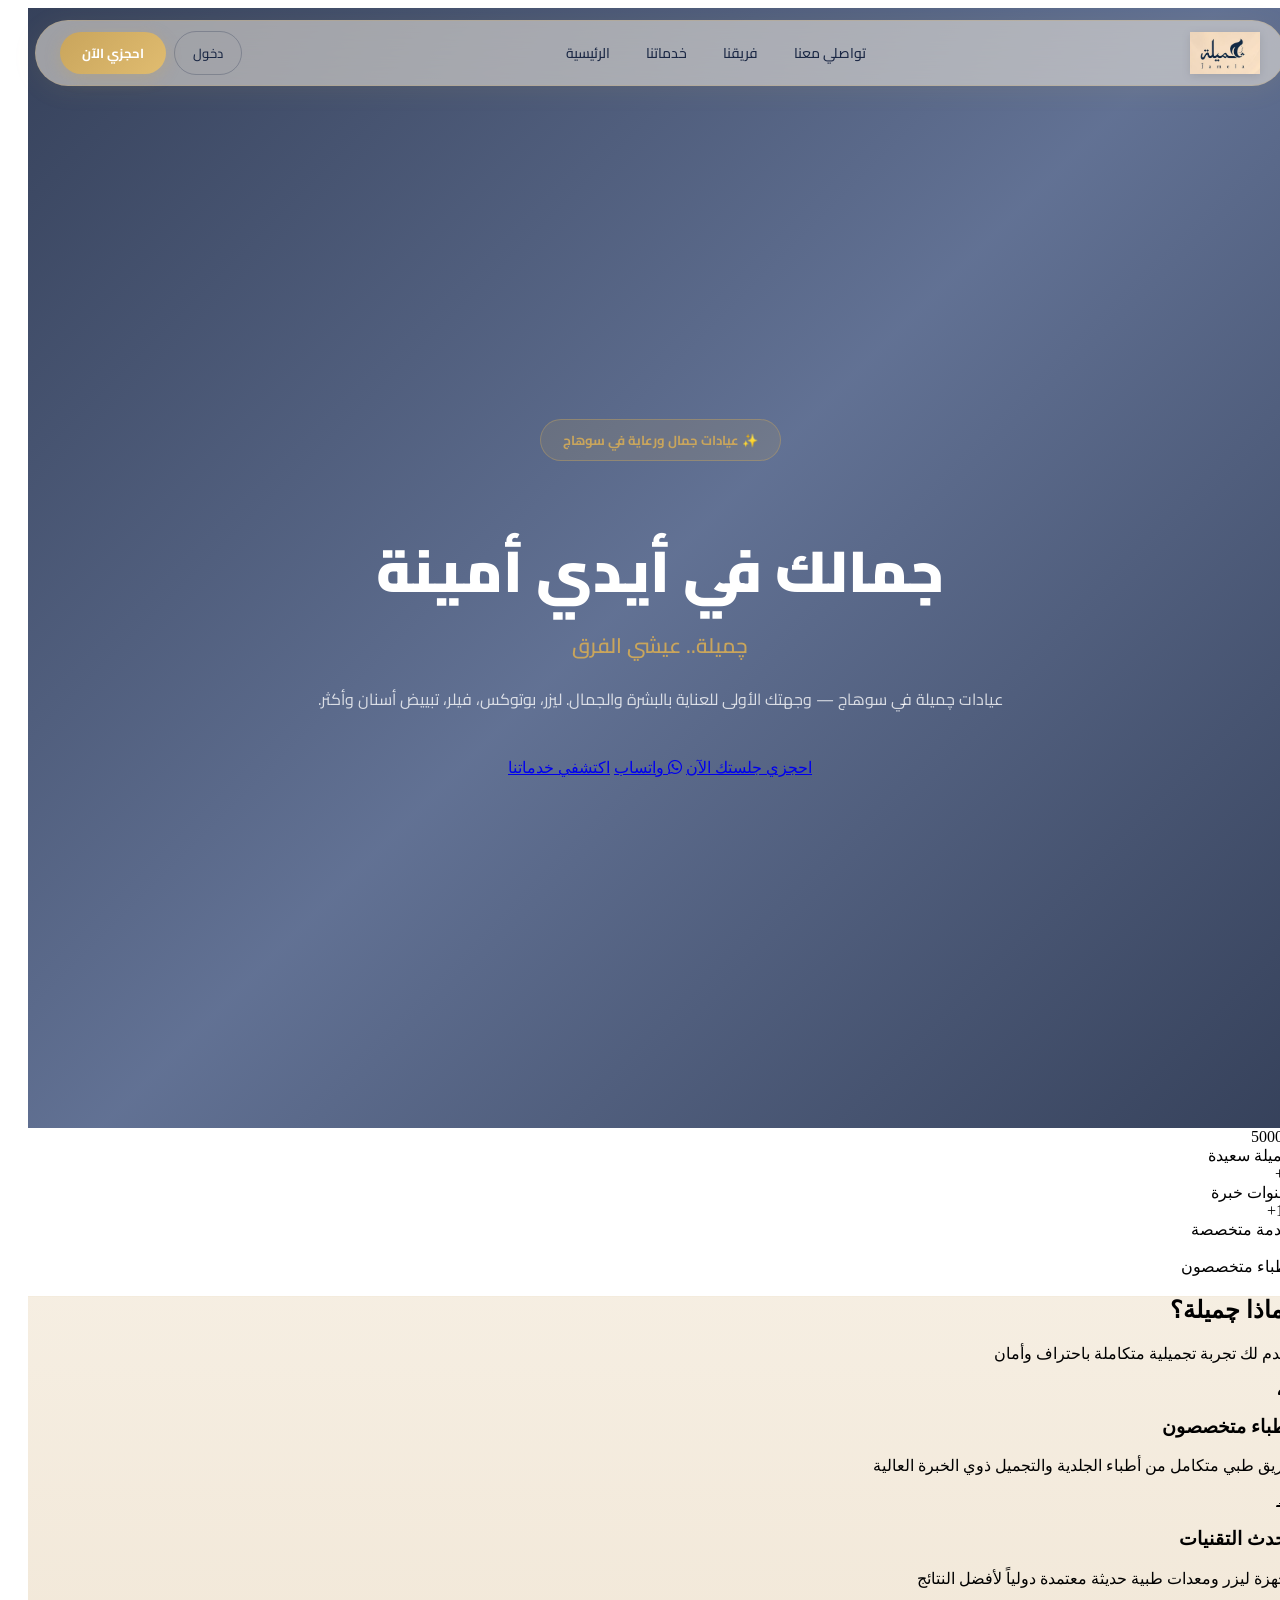
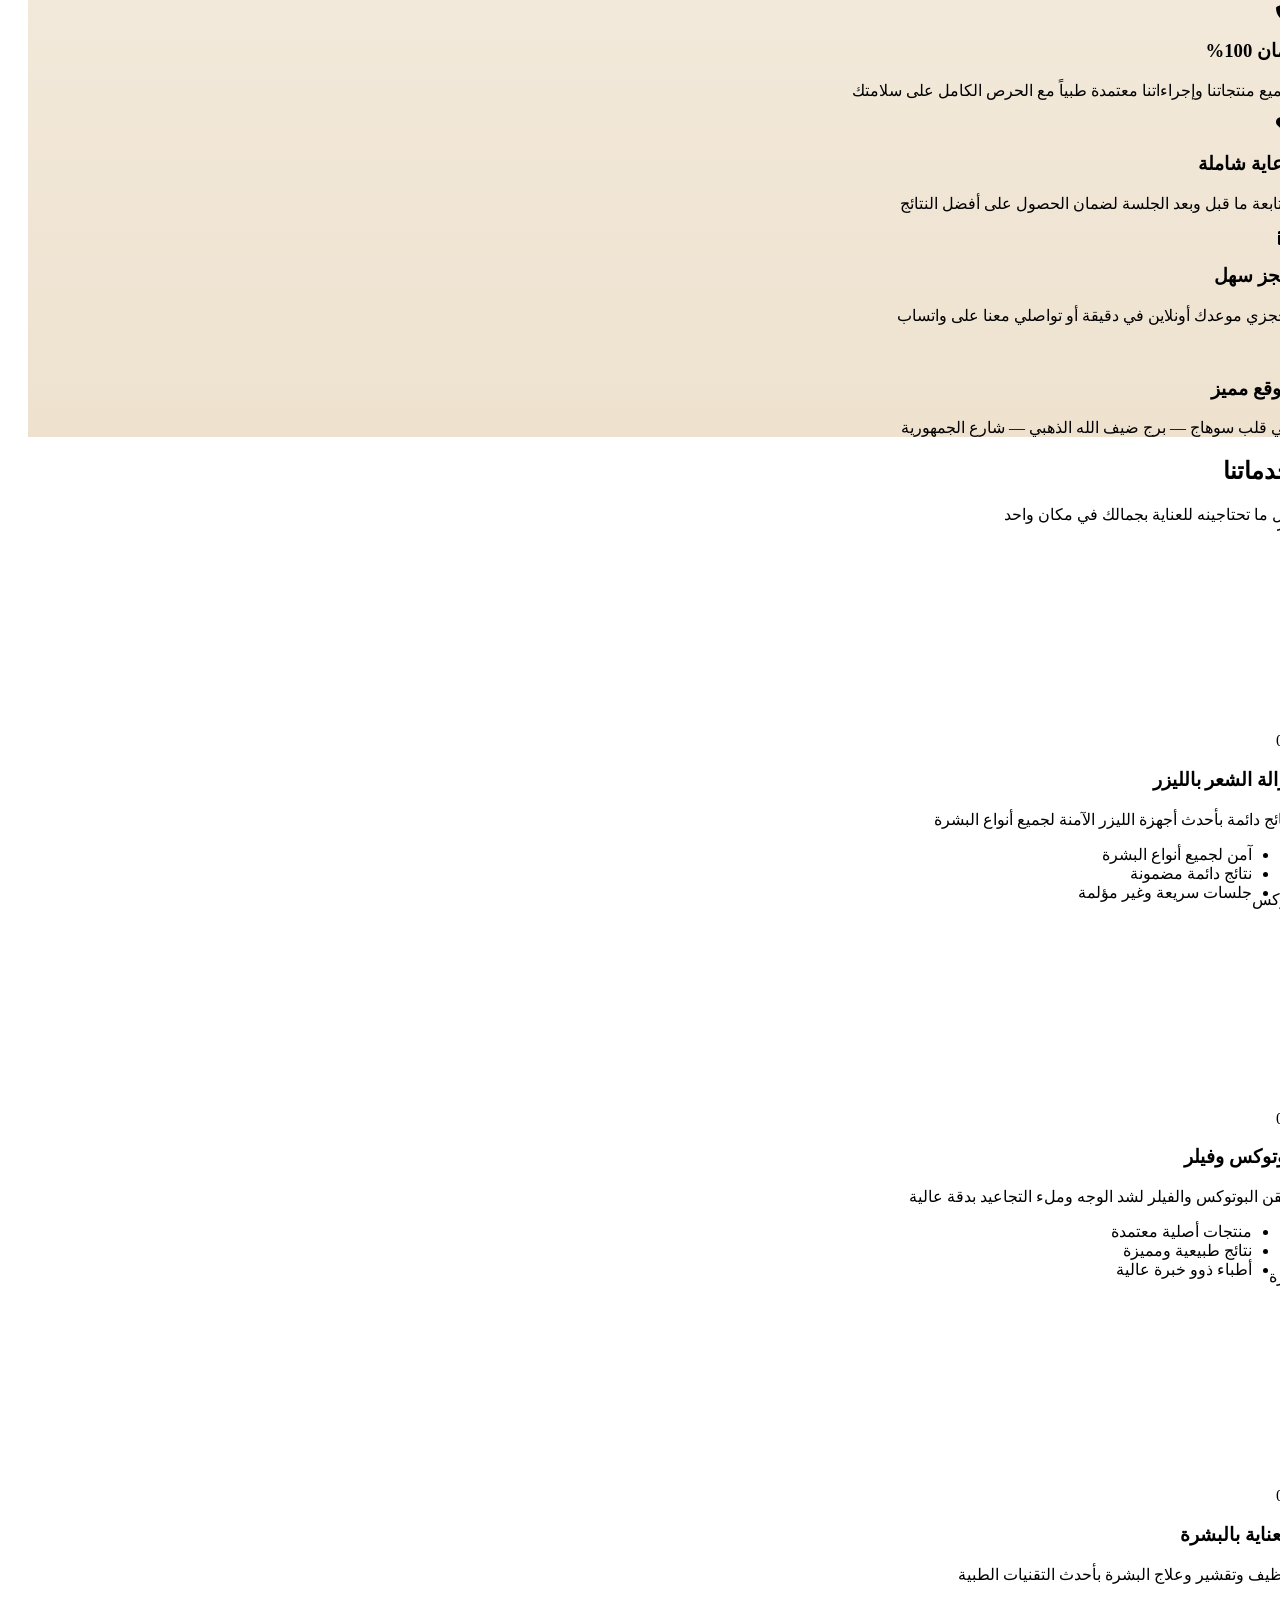
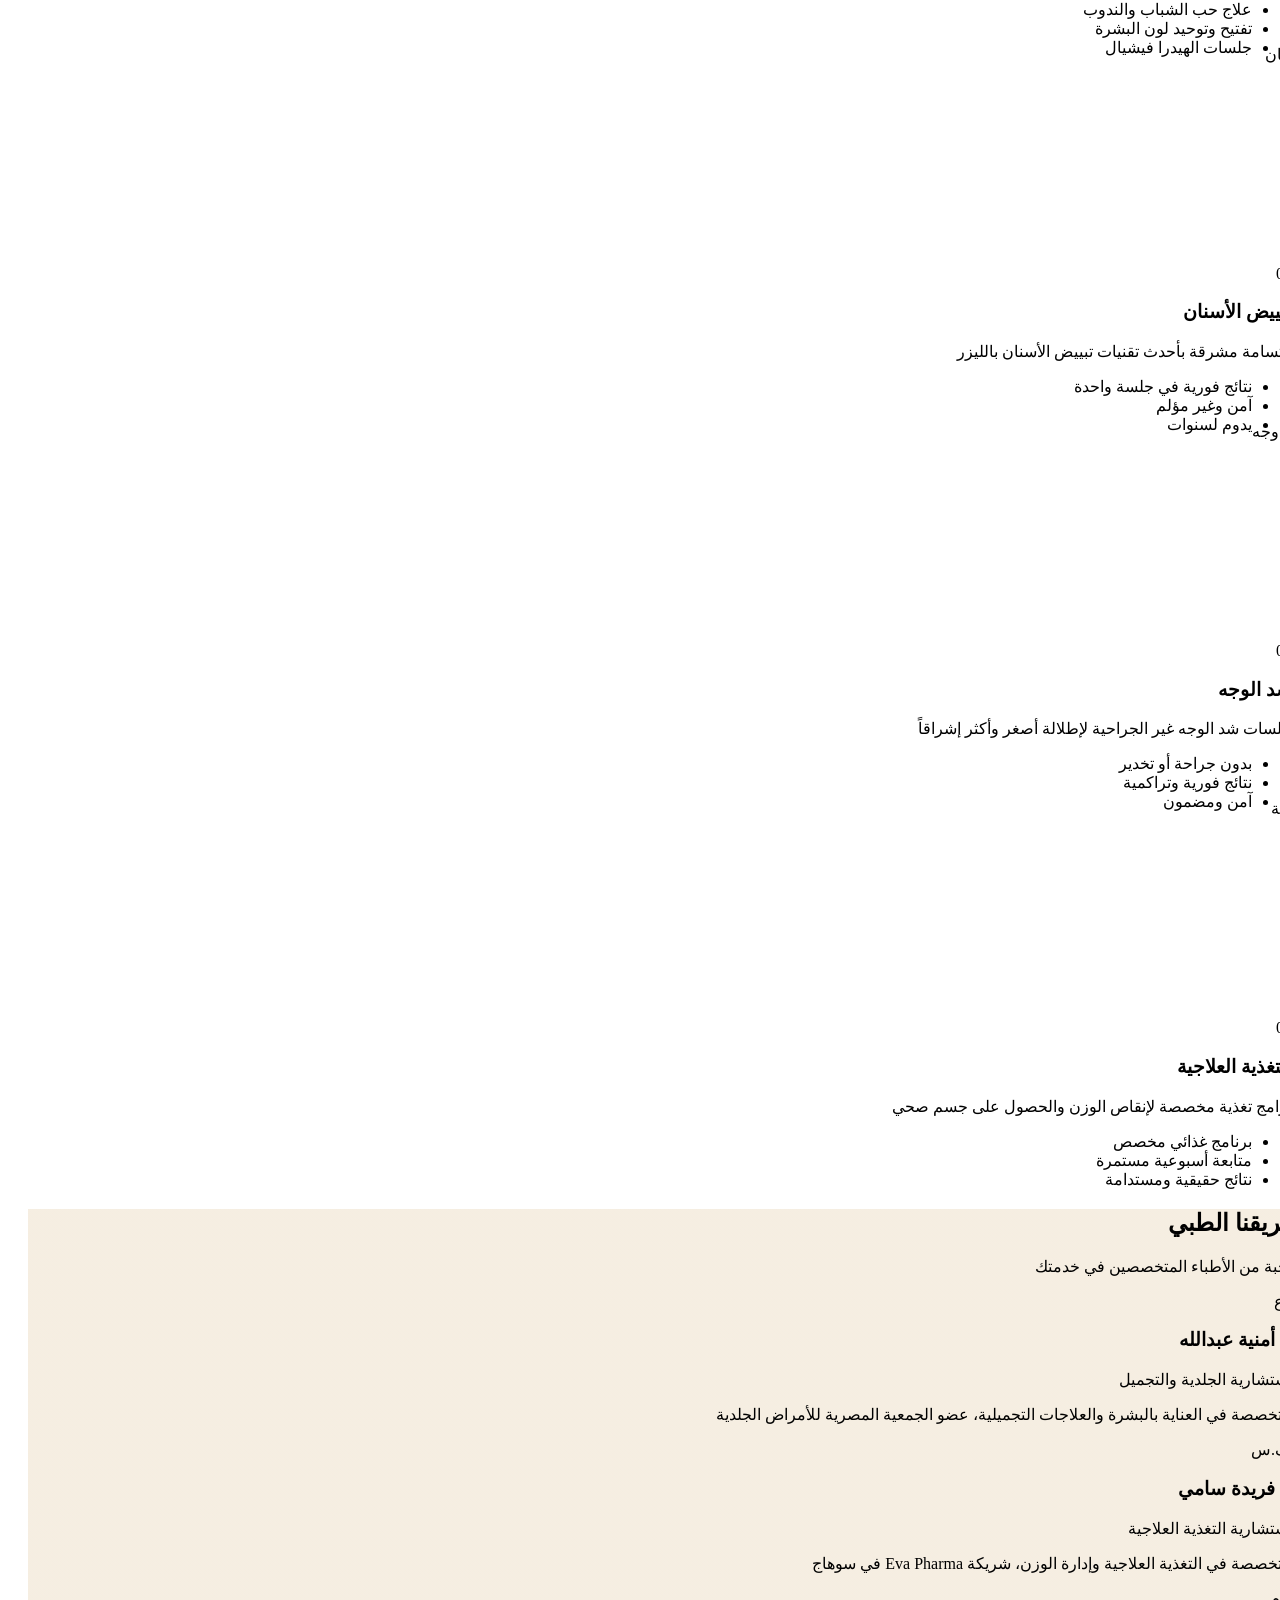
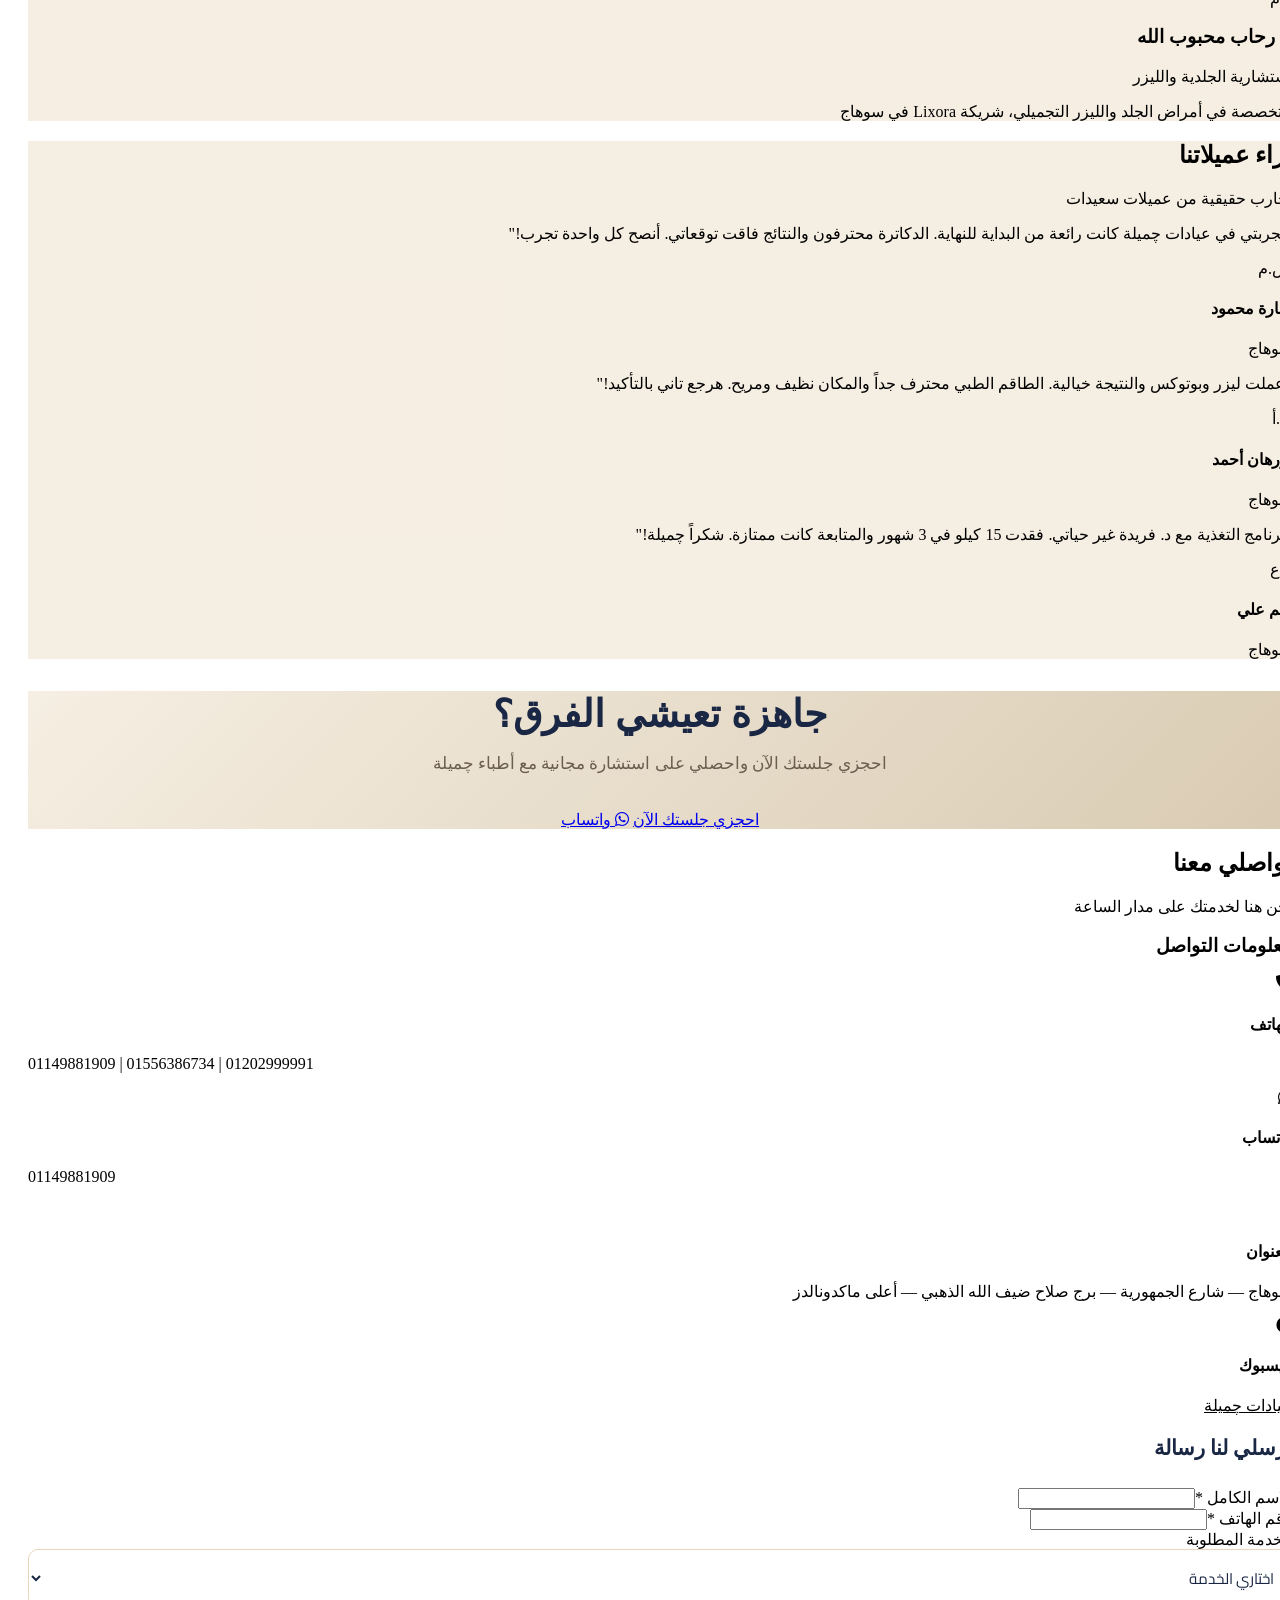
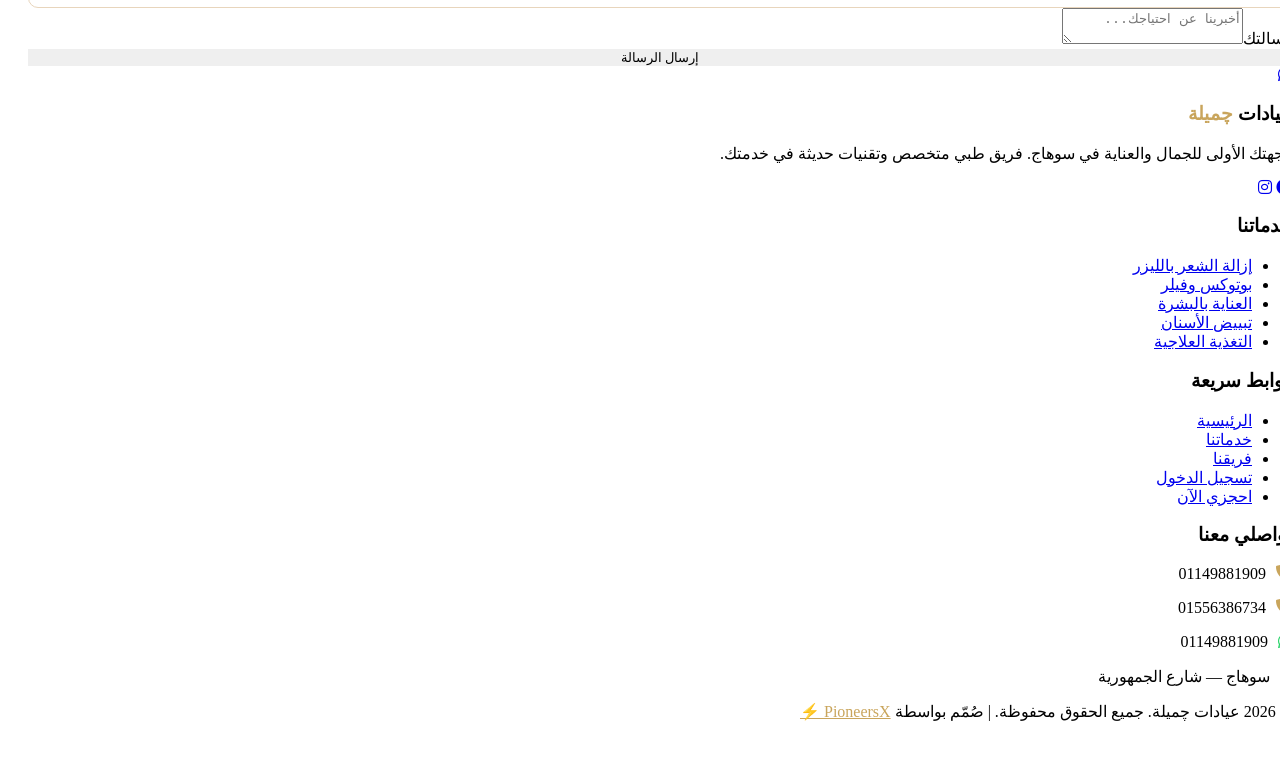
==== commit adc34308: "Update index.html" ====
--- a/index.html
+++ b/index.html
@@ -23,19 +23,19 @@
     transform: translateX(-50%);
     width: calc(100% - 48px);
     max-width: 1200px;
-    background: rgba(255,255,255,0.18);
+    background: rgba(245,237,224,0.55);
     backdrop-filter: blur(24px);
     -webkit-backdrop-filter: blur(24px);
-    border: 1px solid rgba(255,255,255,0.35);
+    border: 1px solid rgba(201,165,92,0.25);
     border-radius: 60px;
     padding: 10px 24px;
     z-index: 1000;
     transition: all .4s ease;
-    box-shadow: 0 4px 24px rgba(201,165,92,0.08);
+    box-shadow: 0 4px 24px rgba(201,165,92,0.1);
 }
 nav.scrolled {
-    background: rgba(255,255,255,0.96);
-    border-color: rgba(201,165,92,0.25);
+    background: rgba(245,237,224,0.97);
+    border-color: rgba(201,165,92,0.3);
     box-shadow: 0 8px 32px rgba(201,165,92,0.15);
     top: 12px;
 }
@@ -63,7 +63,7 @@
     flex-direction: row-reverse;
 }
 .nav-links a {
-    color: rgba(255,255,255,0.9);
+    color: #1a2744;
     text-decoration: none;
     font-size: 14px;
     font-weight: 500;
@@ -97,19 +97,19 @@
 }
 .nav-book:hover { transform: translateY(-2px); box-shadow: 0 8px 24px rgba(201,165,92,0.45); }
 .nav-login {
-    color: rgba(255,255,255,0.85);
+    color: #1a2744;
     text-decoration: none;
     font-size: 13px;
     font-weight: 500;
     padding: 9px 18px;
     border-radius: 30px;
-    border: 1px solid rgba(255,255,255,0.4);
+    border: 1px solid rgba(26,39,68,0.25);
     transition: all .3s;
     font-family: 'Cairo',sans-serif;
 }
 nav.scrolled .nav-login { color: #1a2744; border-color: rgba(26,39,68,0.3); }
-.nav-login:hover { background: rgba(255,255,255,0.15); }
-.hamburger { display:none; background:none; border:none; color:#fff; font-size:1.4rem; }
+.nav-login:hover { background: rgba(201,165,92,0.12); border-color:#C9A55C; color:#C9A55C; }
+.hamburger { display:none; background:none; border:none; color:#1a2744; font-size:1.4rem; }
 nav.scrolled .hamburger { color:#1a2744; }
 
 /* sections get photos */
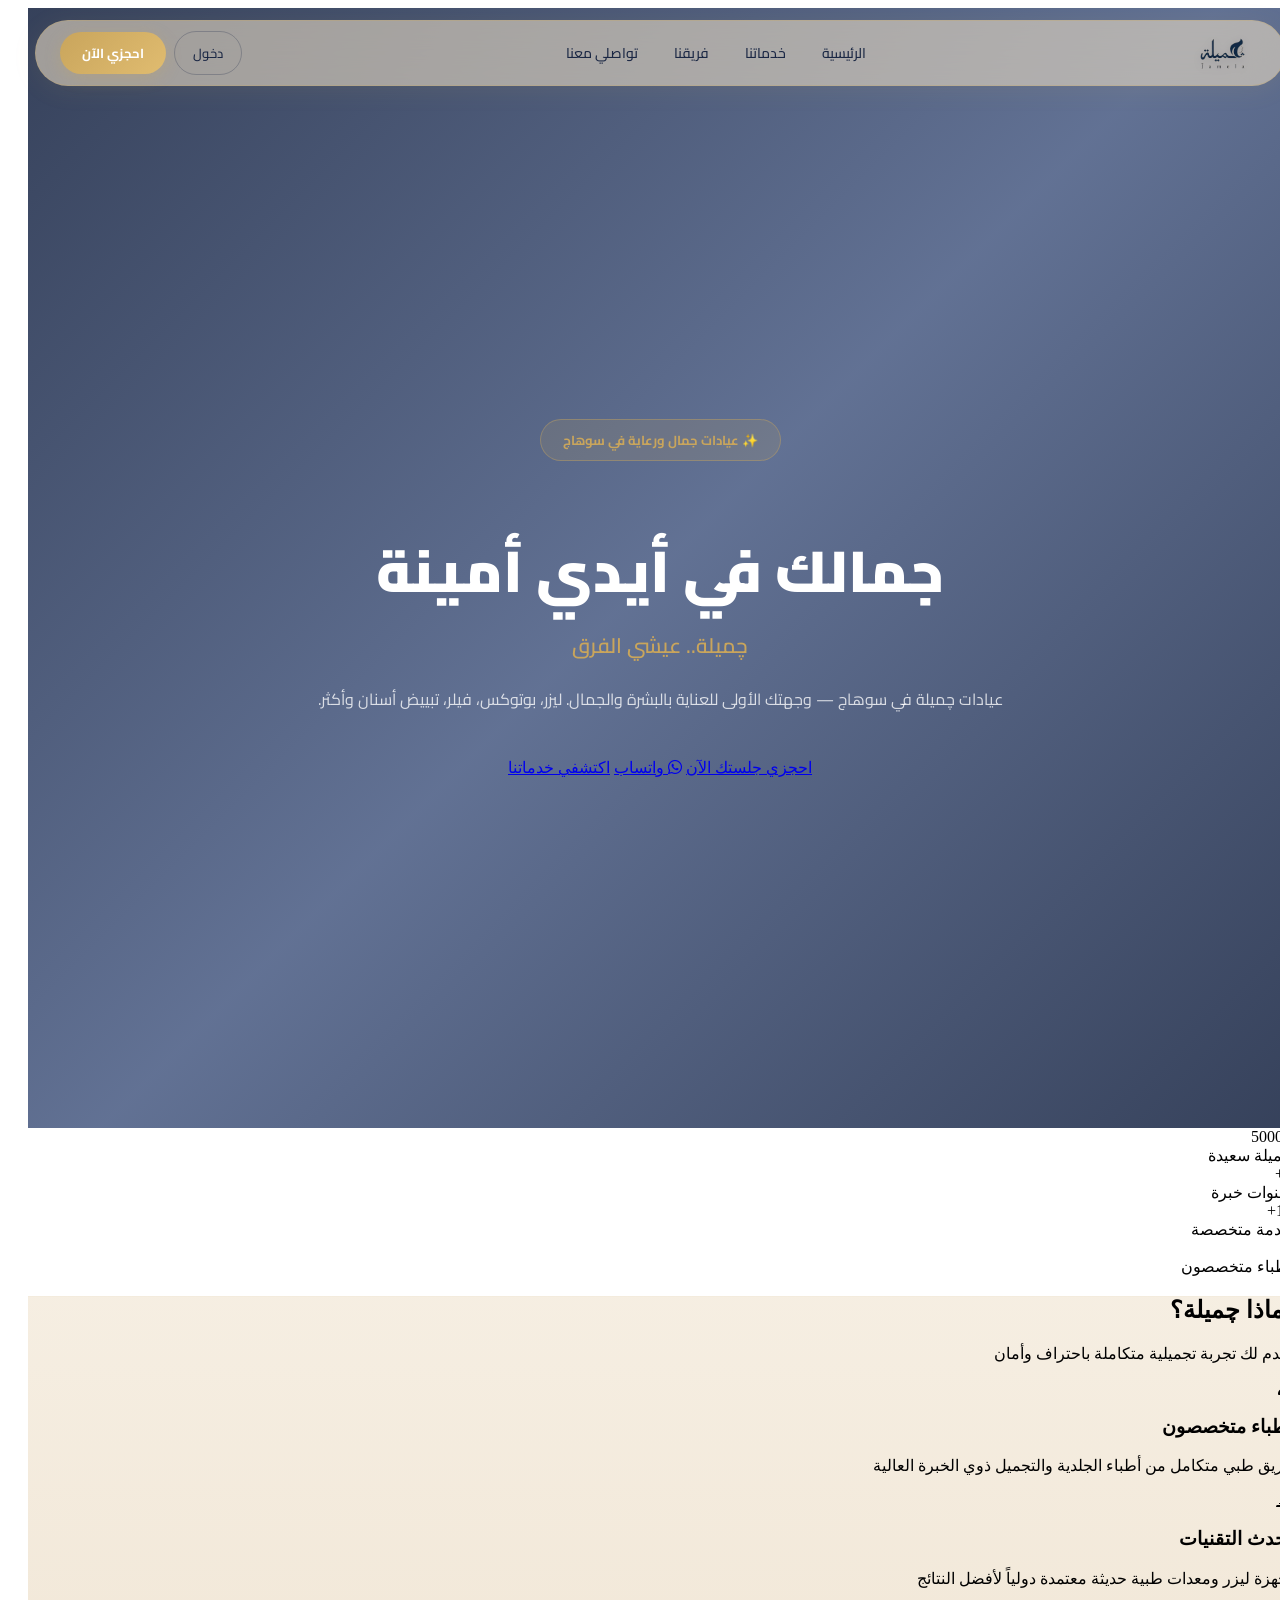
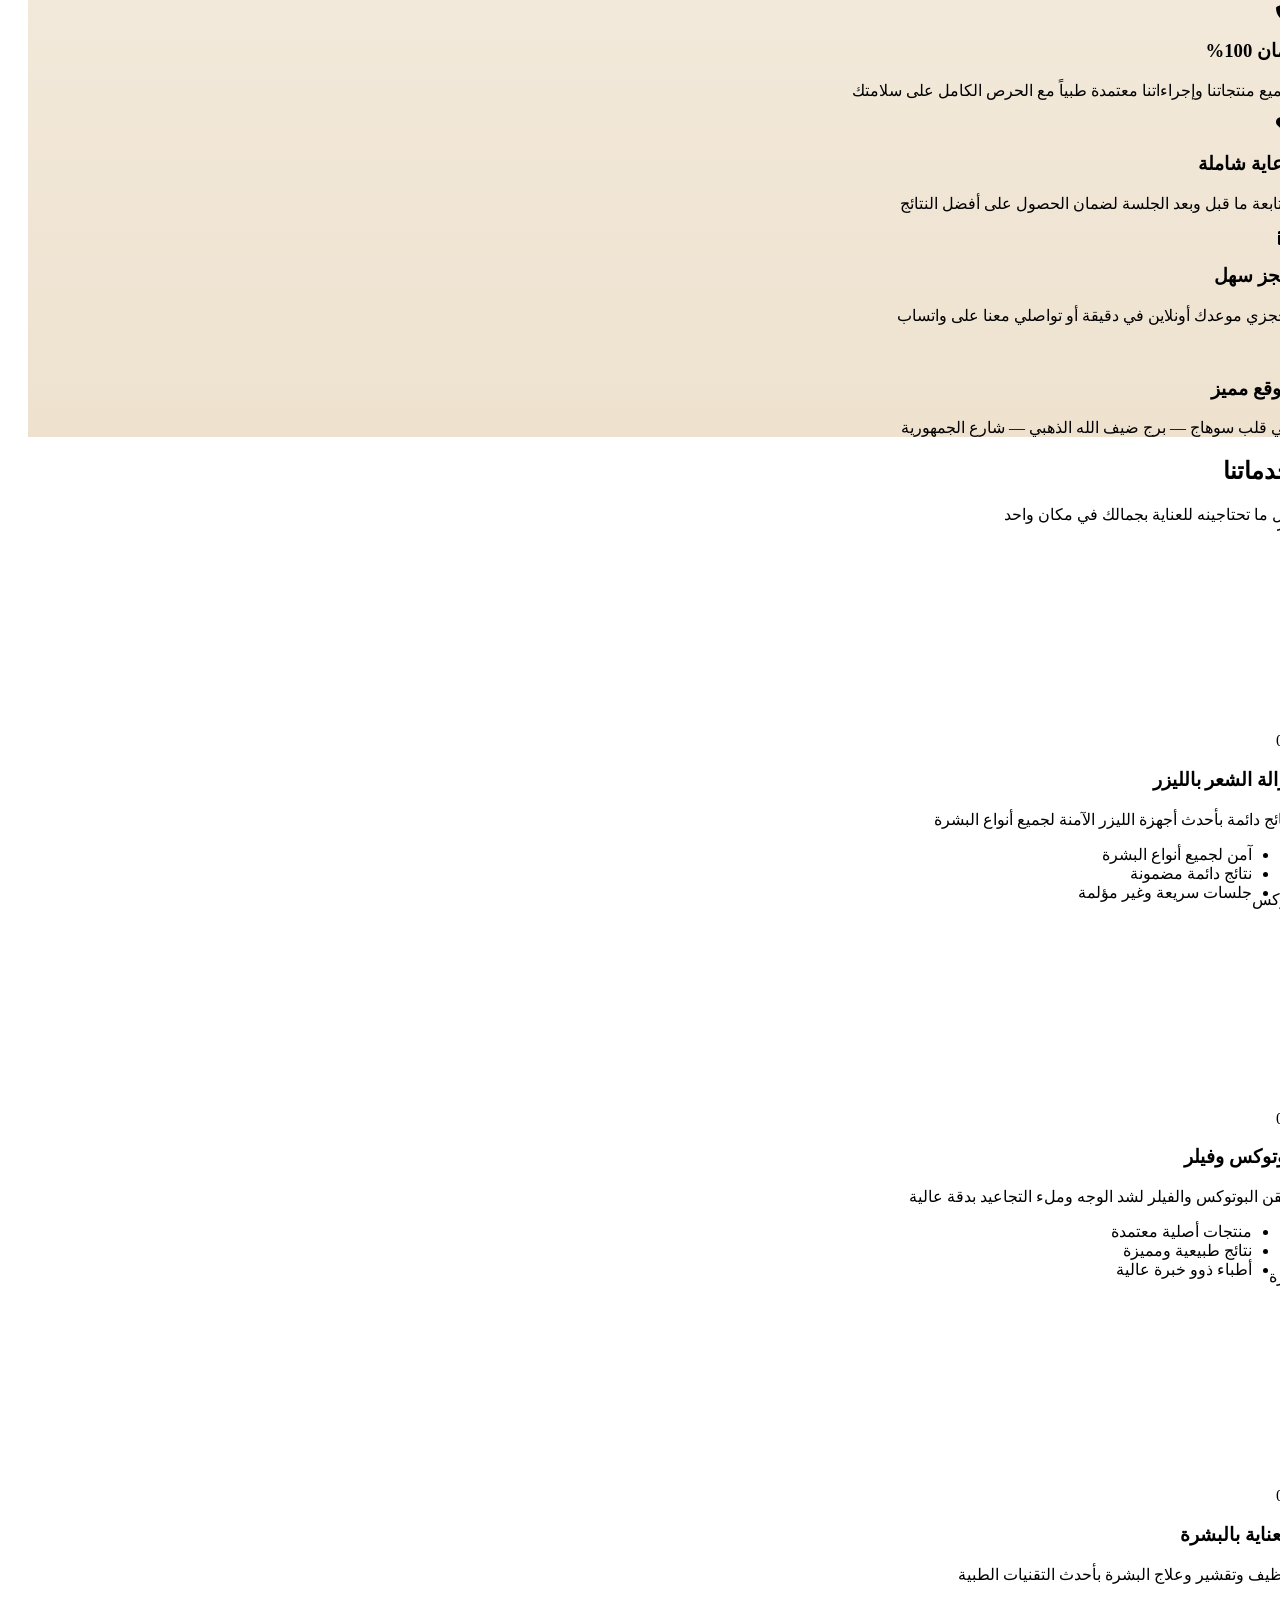
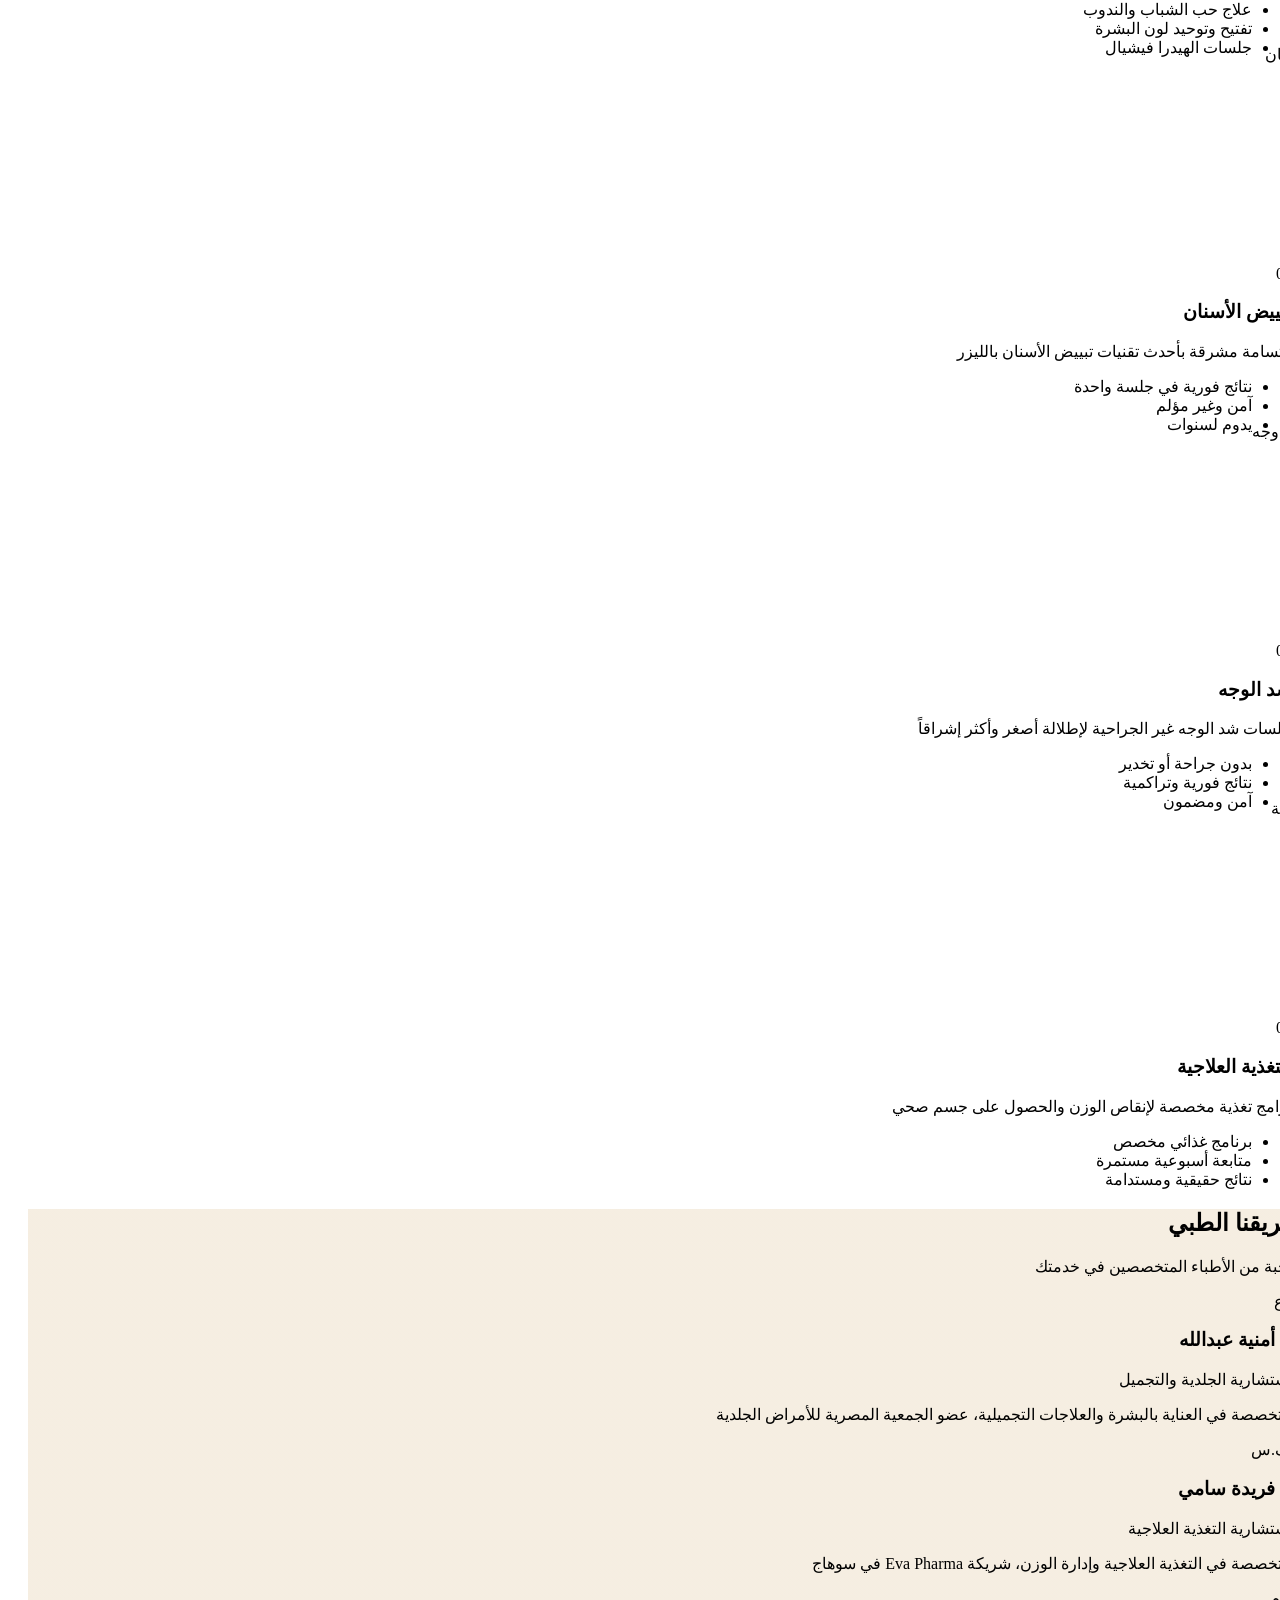
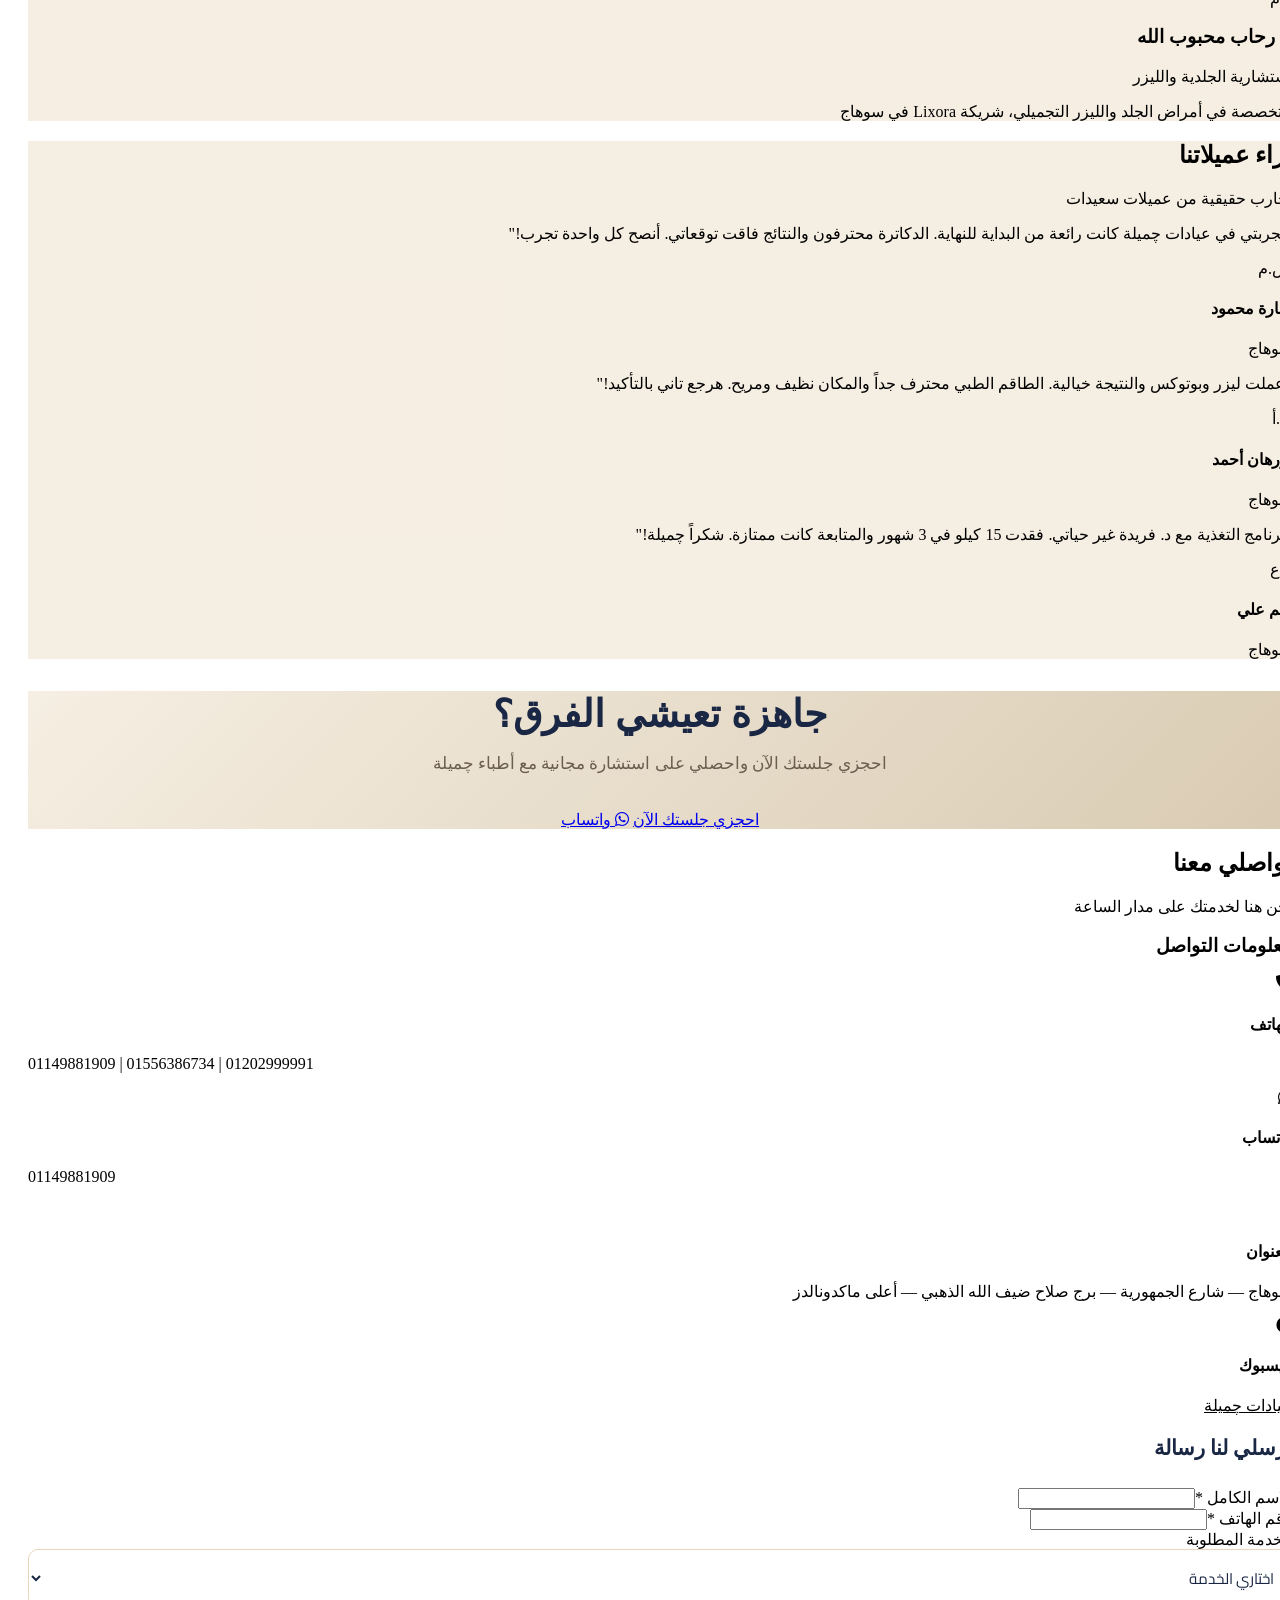
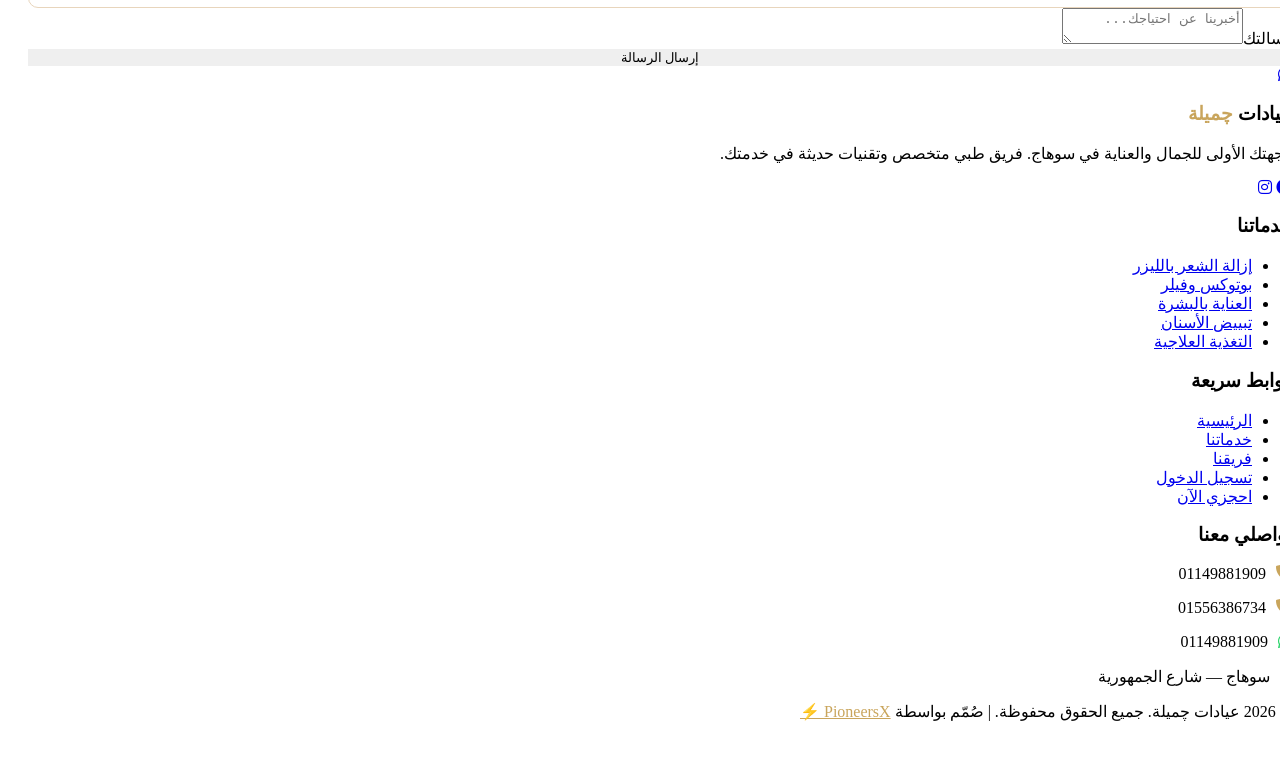
==== commit d0e78ea9: "Fix formatting issues in index.html" ====
--- a/index.html
+++ b/index.html
@@ -23,10 +23,10 @@
     transform: translateX(-50%);
     width: calc(100% - 48px);
     max-width: 1200px;
-    background: rgba(245,237,224,0.55);
+    background: rgba(232,218,196,0.6);
     backdrop-filter: blur(24px);
     -webkit-backdrop-filter: blur(24px);
-    border: 1px solid rgba(201,165,92,0.25);
+    border: 1px solid rgba(201,165,92,0.3);
     border-radius: 60px;
     padding: 10px 24px;
     z-index: 1000;
@@ -34,9 +34,9 @@
     box-shadow: 0 4px 24px rgba(201,165,92,0.1);
 }
 nav.scrolled {
-    background: rgba(245,237,224,0.97);
-    border-color: rgba(201,165,92,0.3);
-    box-shadow: 0 8px 32px rgba(201,165,92,0.15);
+    background: rgba(232,218,196,0.97);
+    border-color: rgba(201,165,92,0.35);
+    box-shadow: 0 8px 32px rgba(201,165,92,0.18);
     top: 12px;
 }
 .nav-container {
@@ -60,7 +60,7 @@
     list-style: none;
     margin: 0;
     padding: 0;
-    flex-direction: row-reverse;
+    flex-direction: row;
 }
 .nav-links a {
     color: #1a2744;
@@ -508,3 +508,6 @@
     </script>
 </body>
 </html>
+
+
+
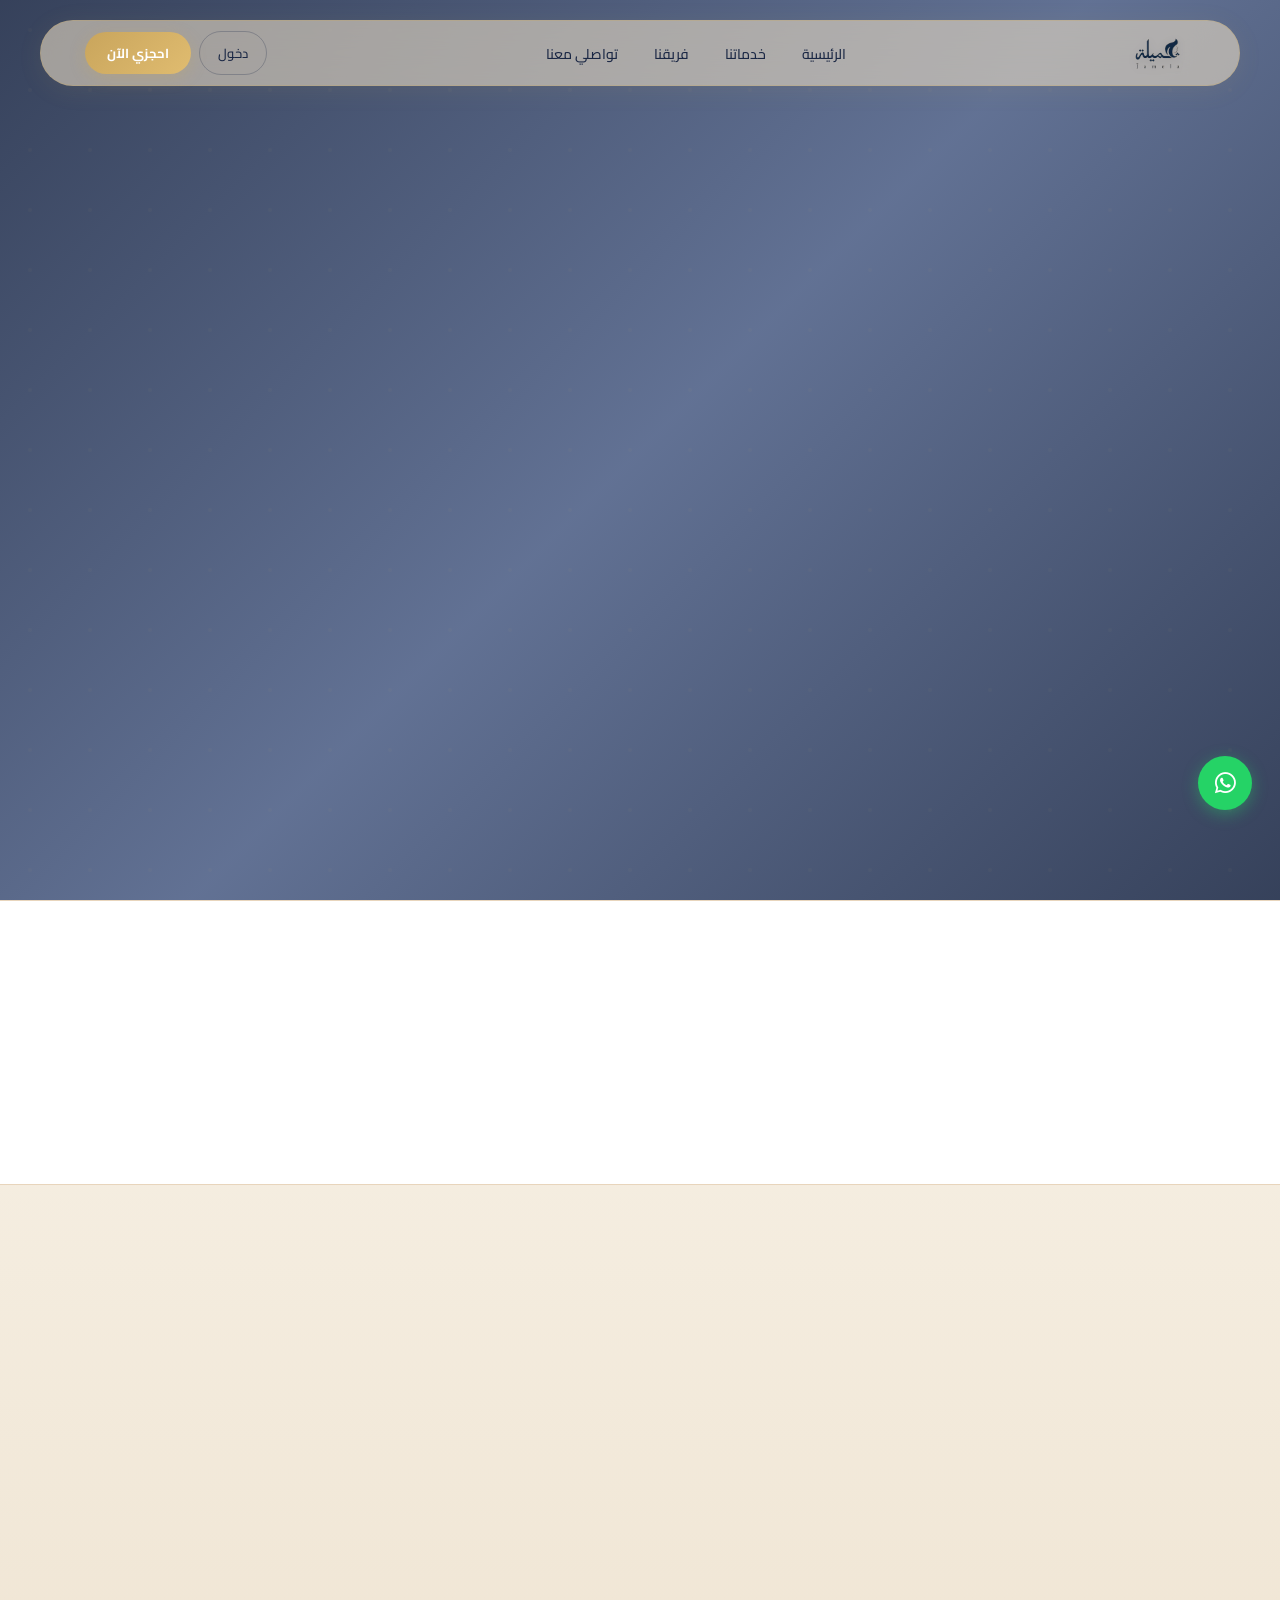
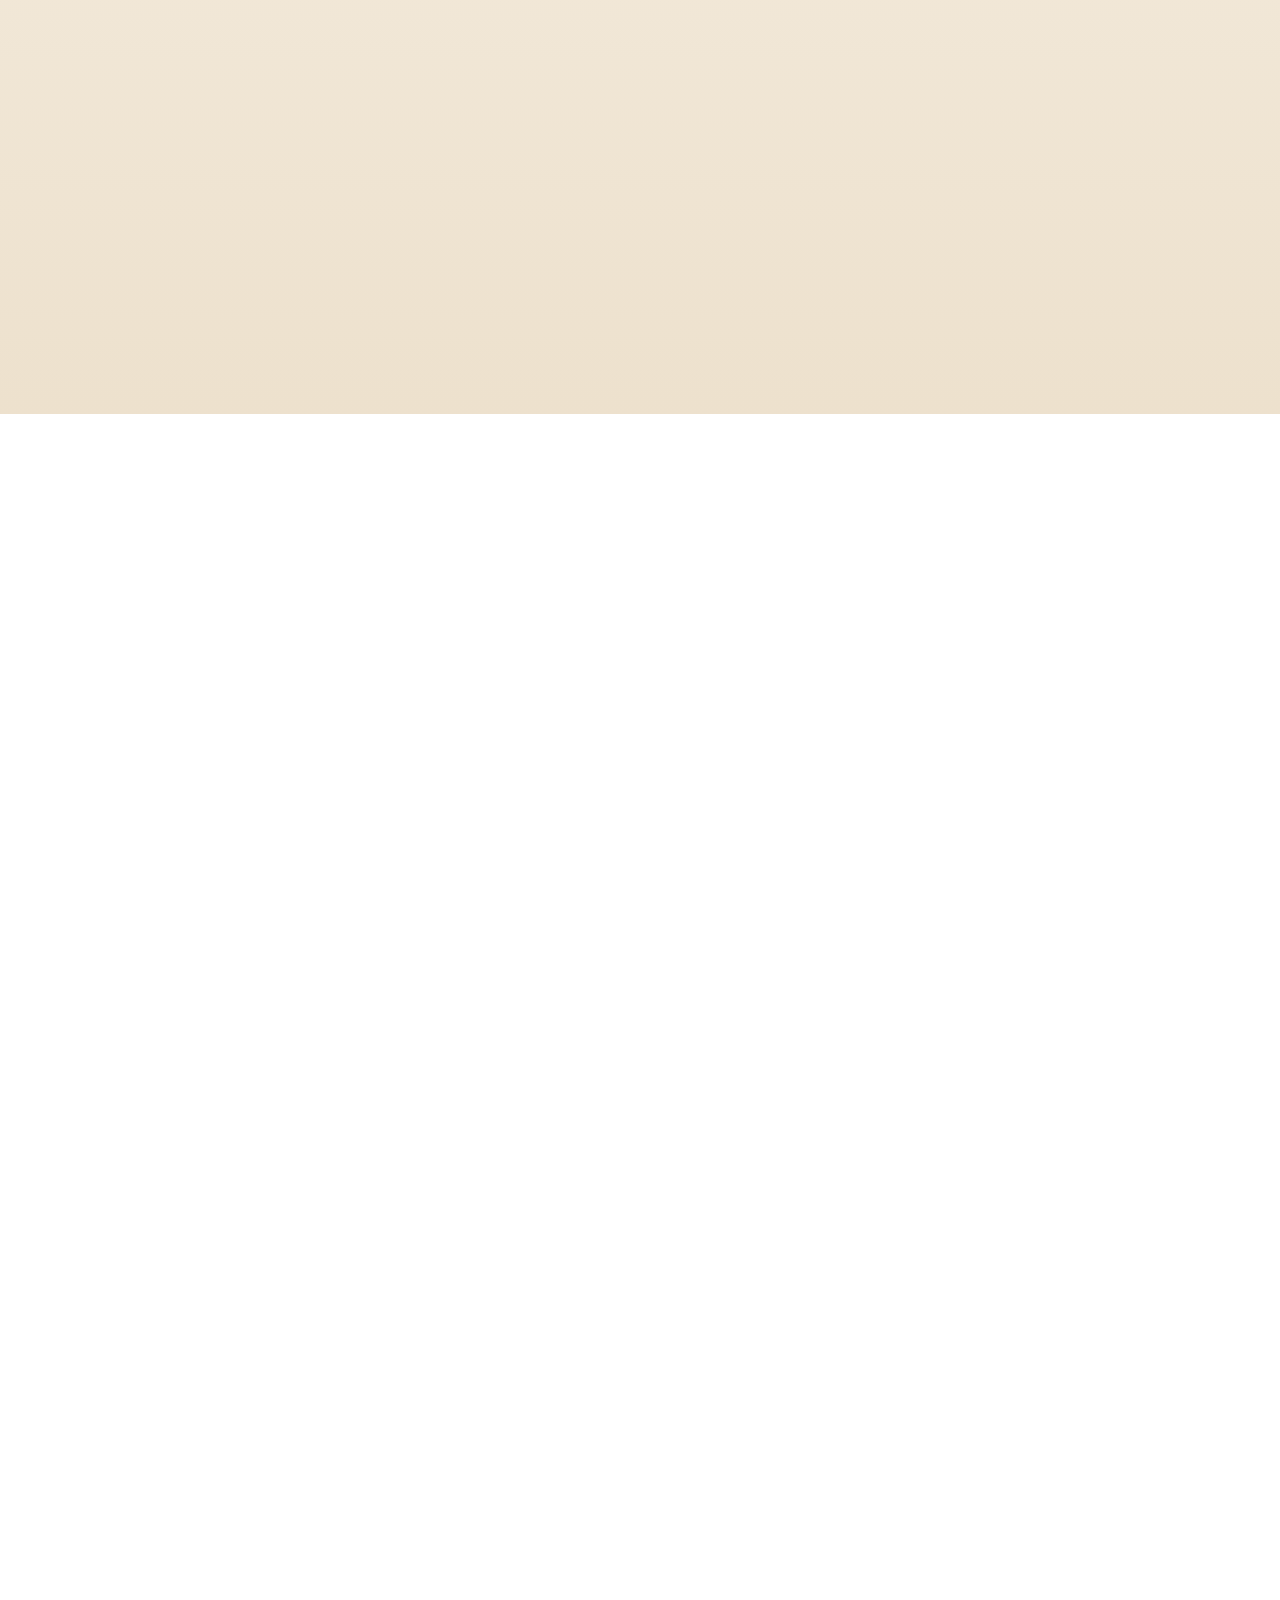
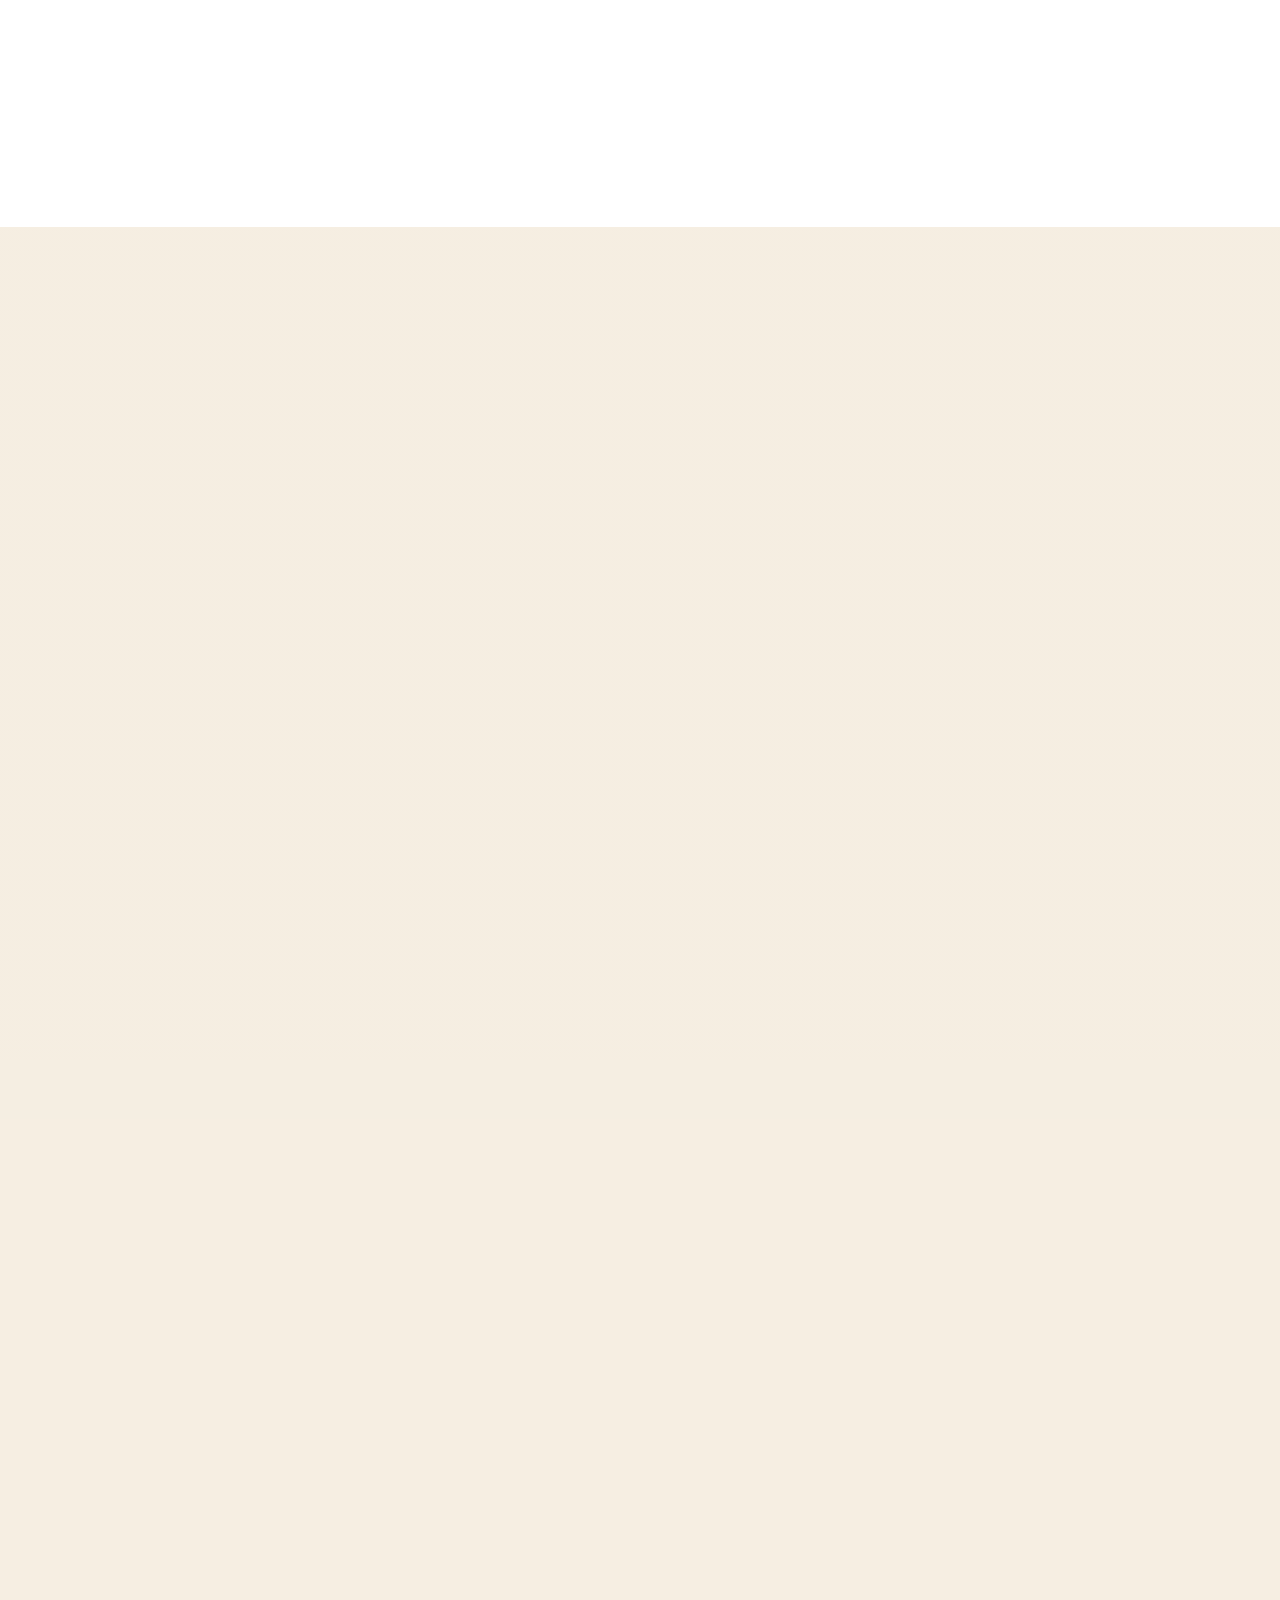
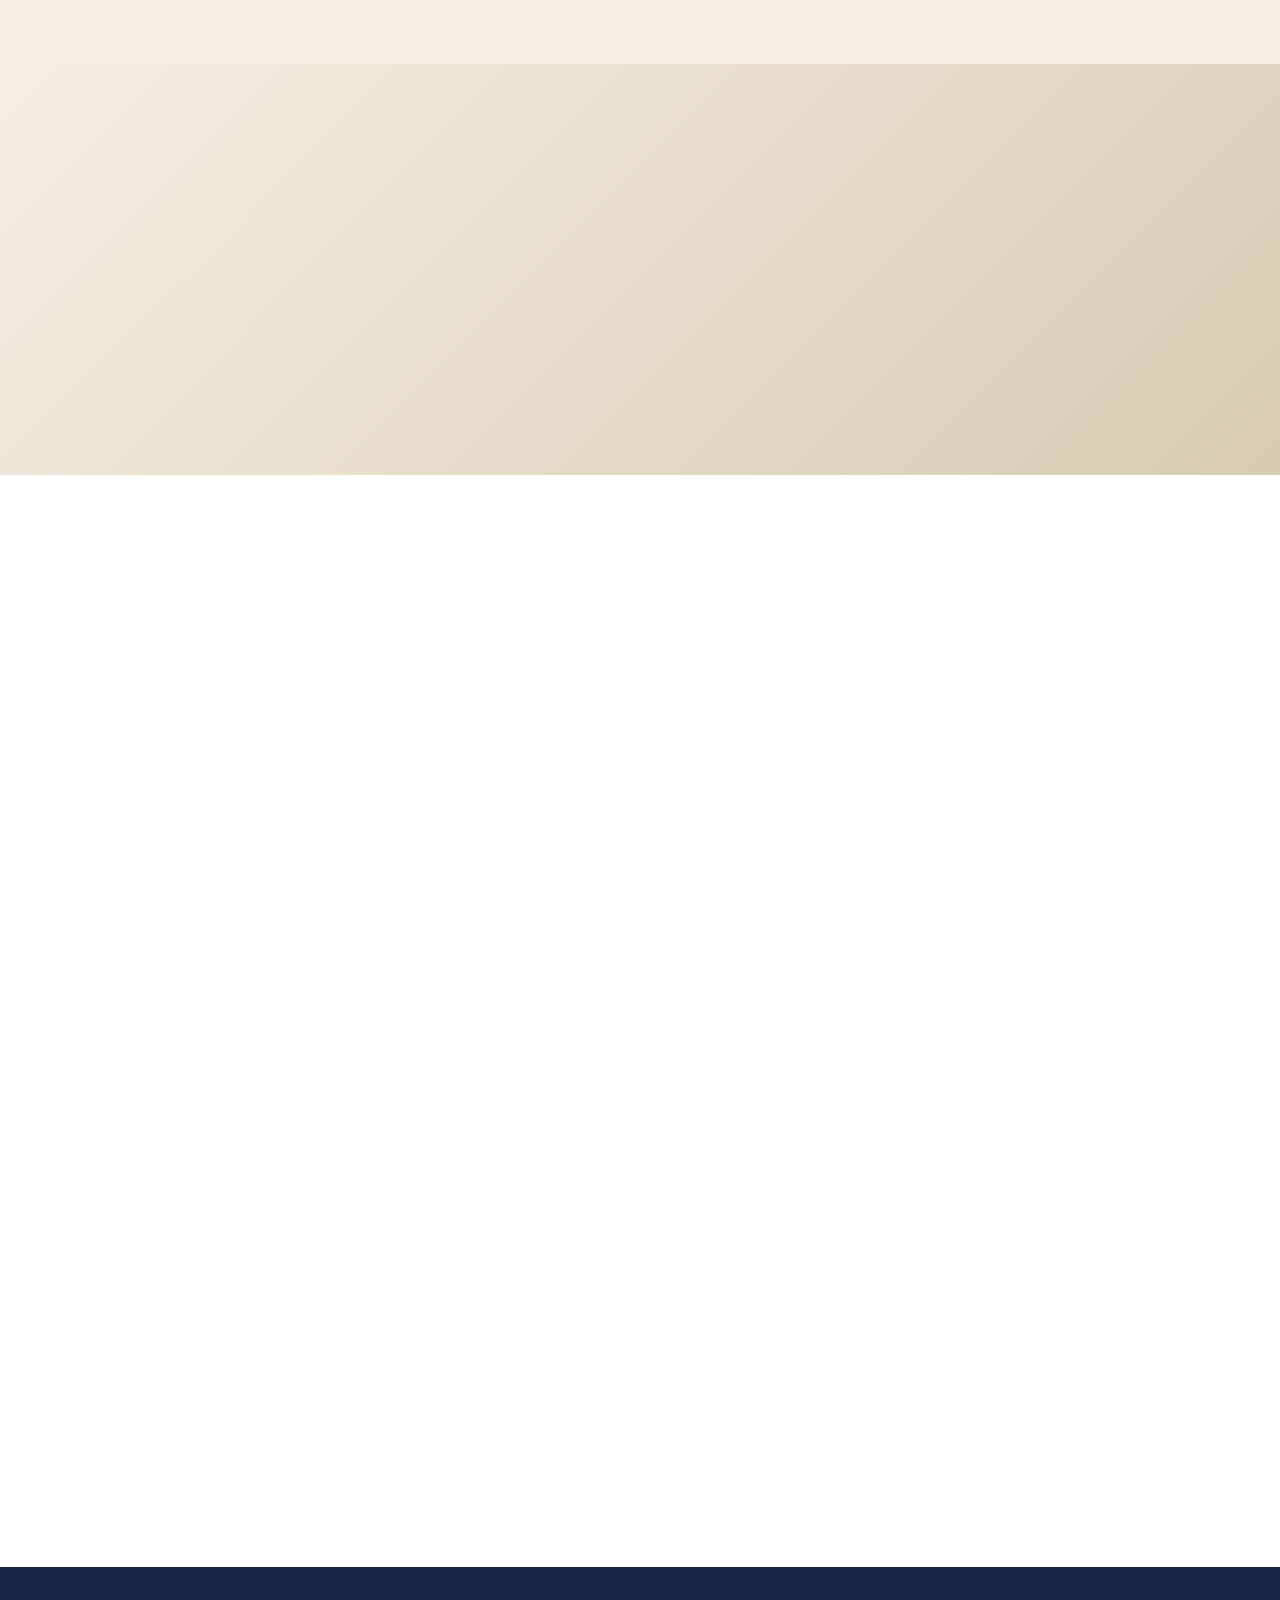
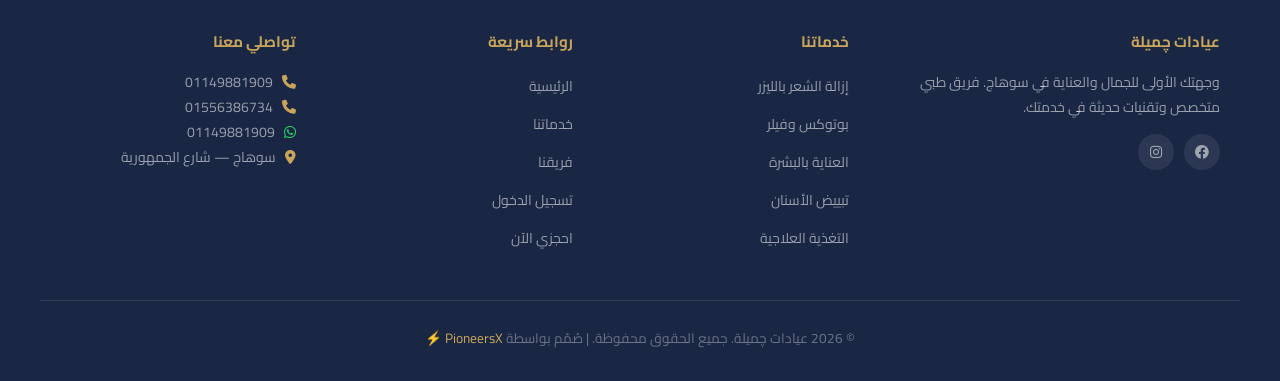
==== commit 5b9119c6: "Update index.html" ====
--- a/index.html
+++ b/index.html
@@ -112,6 +112,22 @@
 .hamburger { display:none; background:none; border:none; color:#1a2744; font-size:1.4rem; }
 nav.scrolled .hamburger { color:#1a2744; }
 
+/* Team card image */
+.team-card-img {
+    height: 260px;
+    overflow: hidden;
+    border-radius: 16px 16px 0 0;
+    margin: -1px -1px 0 -1px;
+}
+.team-card-img img {
+    width: 100%;
+    height: 100%;
+    object-fit: cover;
+    object-position: top;
+    transition: transform .5s;
+}
+.team-card:hover .team-card-img img { transform: scale(1.04); }
+
 /* sections get photos */
 .section-photo-bg {
     background-size: cover;
@@ -170,20 +186,56 @@
 
 /* mobile */
 @media(max-width:900px) {
-    nav { top:12px; border-radius:20px; padding:10px 18px; width:calc(100% - 32px); }
-    .nav-links { display:none; }
+    nav { top:10px; border-radius:20px; padding:10px 18px; width:calc(100% - 24px); }
+    .nav-links { display:none !important; }
     .nav-links.open {
-        display:flex; flex-direction:column;
-        position:absolute; top:65px; right:0; left:0;
-        background:rgba(255,255,255,0.97);
-        border-radius:16px; padding:16px;
-        box-shadow:0 8px 32px rgba(0,0,0,.1);
-        border:1px solid rgba(201,165,92,0.2);
-        gap:4px;
+        display:flex !important; flex-direction:column;
+        position:absolute; top:62px; right:0; left:0;
+        background:rgba(232,218,196,0.98);
+        border-radius:20px; padding:16px 20px;
+        box-shadow:0 8px 32px rgba(0,0,0,.12);
+        border:1px solid rgba(201,165,92,0.3);
+        gap:4px; z-index:999;
     }
-    .nav-links.open a { color:#1a2744 !important; }
-    .nav-book { display:none; }
+    .nav-links.open li a { color:#1a2744 !important; padding:12px 16px; display:block; border-radius:10px; font-size:15px; }
+    .nav-links.open li a:hover { background:rgba(201,165,92,0.15); }
+    .nav-book { display:none !important; }
+    .nav-login { display:none !important; }
     .hamburger { display:block !important; }
+}
+
+/* Mobile general fixes */
+@media(max-width:768px) {
+    .hero { padding:120px 16px 60px; }
+    .hero h1 { font-size:2.2rem !important; }
+    .hero .tagline { font-size:1.1rem !important; }
+    .hero-description { font-size:.95rem !important; }
+    .hero-buttons { flex-direction:column; align-items:center; gap:10px; }
+    .hero-buttons .btn { width:100%; max-width:280px; justify-content:center; }
+
+    .stats-grid { grid-template-columns:repeat(2,1fr); gap:12px; }
+    .stat-number { font-size:2rem; }
+
+    .medical-grid { grid-template-columns:1fr; }
+    .services-grid { grid-template-columns:1fr; }
+    .team-grid { grid-template-columns:1fr; }
+    .testimonials-grid { grid-template-columns:1fr; }
+
+    .section { padding:60px 0; }
+    .section-title { font-size:1.8rem; }
+    .container { padding:0 16px; }
+
+    .contact-container { grid-template-columns:1fr; gap:24px; }
+
+    .footer-content { grid-template-columns:1fr 1fr; gap:24px; }
+    .footer-bottom { font-size:.75rem; }
+
+    .team-card-img { height:220px; }
+}
+
+@media(max-width:480px) {
+    .footer-content { grid-template-columns:1fr; }
+    .stats-grid { grid-template-columns:repeat(2,1fr); }
 }
     </style>
 </head>
@@ -209,7 +261,7 @@
                 <a href="./dashboard/index.html" class="nav-login">دخول</a>
                 <a href="./dashboard/register.html" class="nav-book">احجزي الآن</a>
             </div>
-            <button class="hamburger" id="hamburger" style="display:none"><i class="fas fa-bars"></i></button>
+            <button class="hamburger" id="hamburger"><i class="fas fa-bars"></i></button>
         </div>
     </nav>
 
@@ -245,7 +297,7 @@
                 <div class="stat-item fade-in"><div class="stat-number">+5000</div><div class="stat-label">عميلة سعيدة</div></div>
                 <div class="stat-item fade-in"><div class="stat-number">8+</div><div class="stat-label">سنوات خبرة</div></div>
                 <div class="stat-item fade-in"><div class="stat-number">15+</div><div class="stat-label">خدمة متخصصة</div></div>
-                <div class="stat-item fade-in"><div class="stat-number">3</div><div class="stat-label">أطباء متخصصون</div></div>
+                <div class="stat-item fade-in"><div class="stat-number">+3</div><div class="stat-label">أطباء متخصصون</div></div>
             </div>
         </div>
     </section>
@@ -345,22 +397,28 @@
             </div>
             <div class="team-grid">
                 <div class="team-card fade-in">
-                    <div class="team-avatar">أ.ع</div>
+                    <div class="team-card-img">
+                        <img src="drrehab.jpg" alt="د. رحاب محبوب الله" style="width:100%;height:100%;object-fit:cover;object-position:top">
+                    </div>
+                    <h3 class="team-name">د. رحاب محبوب الله</h3>
+                    <p class="team-role">أخصائية الجلدية والتجميل</p>
+                    <p class="team-bio">متخصصة في أمراض الجلد والعلاجات التجميلية — شريكة شركة Lixora في سوهاج</p>
+                </div>
+                <div class="team-card fade-in">
+                    <div class="team-card-img">
+                        <img src="dromnia.jpg" alt="د. أمنية عبدالله" style="width:100%;height:100%;object-fit:cover;object-position:top">
+                    </div>
                     <h3 class="team-name">د. أمنية عبدالله</h3>
-                    <p class="team-role">استشارية الجلدية والتجميل</p>
-                    <p class="team-bio">متخصصة في العناية بالبشرة والعلاجات التجميلية، عضو الجمعية المصرية للأمراض الجلدية</p>
+                    <p class="team-role">استشارية الجلدية والتجميل والليزر</p>
+                    <p class="team-bio">متخصصة في الجلدية والتجميل والليزر — شريكة شركة ACM في سوهاج</p>
                 </div>
                 <div class="team-card fade-in">
-                    <div class="team-avatar">ف.س</div>
+                    <div class="team-card-img">
+                        <img src="drfarida.jpg" alt="د. فريدة سامي" style="width:100%;height:100%;object-fit:cover;object-position:top">
+                    </div>
                     <h3 class="team-name">د. فريدة سامي</h3>
                     <p class="team-role">استشارية التغذية العلاجية</p>
-                    <p class="team-bio">متخصصة في التغذية العلاجية وإدارة الوزن، شريكة Eva Pharma في سوهاج</p>
-                </div>
-                <div class="team-card fade-in">
-                    <div class="team-avatar">ر.م</div>
-                    <h3 class="team-name">د. رحاب محبوب الله</h3>
-                    <p class="team-role">استشارية الجلدية والليزر</p>
-                    <p class="team-bio">متخصصة في أمراض الجلد والليزر التجميلي، شريكة Lixora في سوهاج</p>
+                    <p class="team-bio">مدرس بكلية الطب البشري — استشاري التغذية العلاجية والسمنة والنحافة وتغذية الرياضيين</p>
                 </div>
             </div>
         </div>
@@ -508,6 +566,3 @@
     </script>
 </body>
 </html>
-
-
-
--- a/css/style.css
+++ b/css/style.css
@@ -0,0 +1,263 @@
+/* ===================================
+   JAMELA CLINICS — STYLESHEET
+   Warm Beige + Gold + Navy (text only)
+   ================================== */
+
+* { margin:0; padding:0; box-sizing:border-box; }
+
+:root {
+  --gold:        #C9A55C;
+  --gold-dark:   #a8863e;
+  --gold-light:  #e8c97a;
+  --navy:        #1a2744;
+  --navy-mid:    #2d4270;
+  --white:       #ffffff;
+  --beige:       #f5ede0;
+  --beige-mid:   #ede0cc;
+  --beige-dark:  #d4c4a8;
+  --sand:        #faf7f2;
+  --brown-text:  #6b5e4e;
+  --border:      #e8d5bc;
+  --font-main:   'Cairo','Segoe UI',Tahoma,Geneva,Verdana,sans-serif;
+  --section-padding: 100px 0;
+  --container-max-width: 1200px;
+}
+
+body { font-family:var(--font-main); background:#fff; color:var(--navy); overflow-x:hidden; scroll-behavior:smooth; cursor:none; }
+
+/* CURSOR */
+.cursor-dot { position:fixed; width:8px; height:8px; background:var(--gold); border-radius:50%; pointer-events:none; z-index:10000; transition:.05s; opacity:0; }
+.cursor-outline { position:fixed; width:30px; height:30px; border:2px solid var(--gold); border-radius:50%; pointer-events:none; z-index:9999; transition:.1s; opacity:0; }
+* { cursor:none !important; }
+
+/* LOADER */
+.loader { position:fixed; inset:0; background:var(--sand); display:flex; align-items:center; justify-content:center; z-index:9999; transition:opacity .5s; }
+.loader.hidden { opacity:0; pointer-events:none; }
+.loader-spinner { width:48px; height:48px; border:3px solid var(--border); border-top-color:var(--gold); border-radius:50%; animation:spin 1s linear infinite; }
+@keyframes spin { to { transform:rotate(360deg); } }
+
+/* NAVBAR */
+nav { position:fixed; top:0; width:100%; background:rgba(255,255,255,0.97); backdrop-filter:blur(10px); z-index:1000; padding:14px 0; border-bottom:1px solid var(--border); transition:all .3s; }
+nav.scrolled { padding:10px 0; box-shadow:0 2px 20px rgba(201,165,92,.12); }
+.nav-container { max-width:var(--container-max-width); margin:0 auto; padding:0 20px; display:flex; justify-content:space-between; align-items:center; flex-direction:row-reverse; }
+.logo { font-size:20px; font-weight:700; color:var(--navy); text-decoration:none; display:flex; align-items:center; }
+.logo img { height:44px; object-fit:contain; }
+.logo .x { color:var(--gold); }
+.nav-links { display:flex; gap:6px; list-style:none; flex-direction:row; }
+.nav-links a { color:var(--brown-text); text-decoration:none; font-size:14px; font-weight:500; padding:7px 14px; border-radius:8px; transition:.3s; }
+.nav-links a:hover { color:var(--navy); background:var(--beige); }
+.nav-auth-buttons { display:flex; gap:10px; align-items:center; }
+.btn-nav-login { padding:8px 18px; border:1.5px solid var(--navy); border-radius:8px; color:var(--navy); text-decoration:none; font-size:.875rem; transition:.3s; }
+.btn-nav-login:hover { border-color:var(--gold); color:var(--gold); }
+.btn-nav-signup { padding:8px 18px; background:var(--gold); border-radius:8px; color:#fff; text-decoration:none; font-size:.875rem; font-weight:600; transition:.3s; }
+.btn-nav-signup:hover { background:var(--gold-dark); transform:translateY(-1px); }
+.mobile-menu-toggle { display:none; font-size:1.4rem; color:var(--navy); background:none; border:none; }
+
+/* HERO — navy gradient, keeps dark */
+.hero { min-height:100vh; background:linear-gradient(135deg, var(--navy) 0%, var(--navy-mid) 60%, var(--navy) 100%); display:flex; align-items:center; justify-content:center; padding:120px 20px 80px; position:relative; overflow:hidden; }
+.hero::before { content:''; position:absolute; inset:0; background:url("data:image/svg+xml,%3Csvg width='60' height='60' viewBox='0 0 60 60' xmlns='http://www.w3.org/2000/svg'%3E%3Cg fill='none' fill-rule='evenodd'%3E%3Cg fill='%23C9A55C' fill-opacity='0.04'%3E%3Ccircle cx='30' cy='30' r='2'/%3E%3C/g%3E%3C/g%3E%3C/svg%3E"); }
+.hero-content { text-align:center; max-width:780px; position:relative; z-index:1; }
+.hero h1 { font-size:3.5rem; font-weight:700; color:#fff; margin-bottom:16px; line-height:1.2; }
+.hero .tagline { font-size:1.3rem; color:var(--gold-light); margin-bottom:20px; font-weight:500; }
+.hero-description { font-size:1rem; line-height:1.8; color:rgba(255,255,255,.75); margin-bottom:40px; }
+.hero-buttons { display:flex; gap:14px; justify-content:center; flex-wrap:wrap; }
+
+/* BUTTONS */
+.btn { padding:13px 30px; border:none; border-radius:30px; font-size:15px; font-weight:600; cursor:pointer; transition:.3s; text-decoration:none; display:inline-flex; align-items:center; gap:8px; font-family:var(--font-main); }
+.btn-primary { background:var(--gold); color:#fff; box-shadow:0 4px 16px rgba(201,165,92,.35); }
+.btn-primary:hover { background:var(--gold-dark); transform:translateY(-2px); box-shadow:0 8px 24px rgba(201,165,92,.45); }
+.btn-secondary { background:transparent; color:#fff; border:2px solid rgba(255,255,255,.5); }
+.btn-secondary:hover { background:rgba(255,255,255,.08); border-color:#fff; }
+.btn-whatsapp,.btn-signup { background:#25d366; color:#fff; box-shadow:0 4px 16px rgba(37,211,102,.3); }
+.btn-whatsapp:hover,.btn-signup:hover { background:#1da851; transform:translateY(-2px); }
+
+/* SECTIONS BASE */
+.section { padding:var(--section-padding); }
+.container { max-width:var(--container-max-width); margin:0 auto; padding:0 20px; }
+.section-header { text-align:center; margin-bottom:60px; }
+.section-title { font-size:2.2rem; font-weight:700; color:var(--navy); margin-bottom:16px; display:inline-block; position:relative; }
+.section-title::after { content:''; position:absolute; bottom:-10px; left:50%; transform:translateX(-50%); width:48px; height:3px; background:var(--gold); border-radius:2px; }
+.section-subtitle { font-size:1rem; color:var(--brown-text); max-width:540px; margin:20px auto 0; line-height:1.7; }
+
+/* STATS — white bg, gold numbers */
+.stats { background:var(--white); padding:60px 0; border-top:1px solid var(--border); border-bottom:1px solid var(--border); }
+.stats-grid { display:grid; grid-template-columns:repeat(auto-fit,minmax(180px,1fr)); gap:20px; }
+.stat-item { text-align:center; padding:28px 20px; background:var(--sand); border-radius:16px; border:1px solid var(--border); transition:.3s; }
+.stat-item:hover { border-color:var(--gold); transform:translateY(-4px); box-shadow:0 8px 24px rgba(201,165,92,.1); }
+.stat-number { font-size:2.4rem; font-weight:700; color:var(--gold); margin-bottom:6px; }
+.stat-label { color:var(--brown-text); font-size:.9rem; }
+
+/* FEATURES — beige bg */
+.features { background:var(--beige); }
+.medical-grid { display:grid; grid-template-columns:repeat(auto-fit,minmax(300px,1fr)); gap:20px; margin-top:40px; }
+.medical-card { background:var(--white); border:1px solid var(--border); border-radius:16px; padding:32px 24px; text-align:center; transition:.3s; }
+.medical-card:hover { border-color:var(--gold); transform:translateY(-4px); box-shadow:0 8px 24px rgba(201,165,92,.12); }
+.medical-card:nth-child(3n) { background:var(--navy); }
+.medical-card:nth-child(3n) .medical-icon { color:var(--gold); }
+.medical-card:nth-child(3n) .medical-title { color:#fff; }
+.medical-card:nth-child(3n) .medical-description { color:rgba(255,255,255,.7); }
+.medical-icon { font-size:2.5rem; color:var(--gold); margin-bottom:14px; }
+.medical-title { font-size:1.1rem; font-weight:700; color:var(--navy); margin-bottom:8px; }
+.medical-description { color:var(--brown-text); line-height:1.7; font-size:.9rem; }
+
+/* SERVICES — white bg */
+.services { background:var(--white); }
+.services-grid { display:grid; grid-template-columns:repeat(auto-fit,minmax(320px,1fr)); gap:24px; margin-top:40px; }
+.service-card { background:var(--sand); border:1px solid var(--border); border-radius:16px; padding:28px; transition:.3s; }
+.service-card:hover { border-color:var(--gold); transform:translateY(-4px); box-shadow:0 8px 24px rgba(201,165,92,.12); }
+.service-number { display:inline-block; width:36px; height:36px; background:var(--gold); color:#fff; border-radius:50%; text-align:center; line-height:36px; font-weight:700; margin-bottom:14px; font-size:.9rem; }
+.service-icon { font-size:2rem; color:var(--gold); margin-bottom:12px; display:block; }
+.service-title { font-size:1.1rem; font-weight:700; color:var(--navy); margin-bottom:8px; }
+.service-description { color:var(--brown-text); line-height:1.7; font-size:.9rem; margin-bottom:14px; }
+.service-features { list-style:none; }
+.service-features li { color:var(--brown-text); margin-bottom:6px; padding-right:18px; position:relative; font-size:.875rem; }
+.service-features li::before { content:'✓'; position:absolute; right:0; color:var(--gold); font-weight:700; }
+
+/* TEAM — beige bg */
+.team { background:var(--beige); }
+.team-grid { display:grid; grid-template-columns:repeat(auto-fit,minmax(280px,1fr)); gap:24px; margin-top:40px; }
+.team-card { background:var(--white); border:1px solid var(--border); border-radius:16px; padding:32px 24px; text-align:center; transition:.3s; }
+.team-card:hover { border-color:var(--gold); transform:translateY(-4px); box-shadow:0 8px 24px rgba(201,165,92,.12); }
+.team-avatar { width:72px; height:72px; background:linear-gradient(135deg,var(--gold),var(--gold-dark)); border-radius:50%; display:flex; align-items:center; justify-content:center; margin:0 auto 16px; font-size:1.3rem; font-weight:700; color:#fff; }
+.team-name { font-size:1.1rem; font-weight:700; color:var(--navy); margin-bottom:4px; }
+.team-role { color:var(--gold); font-size:.9rem; font-weight:600; margin-bottom:10px; }
+.team-bio { color:var(--brown-text); font-size:.875rem; line-height:1.6; }
+
+/* TESTIMONIALS — white bg */
+.testimonials { background:var(--white); }
+.testimonials-grid { display:grid; grid-template-columns:repeat(auto-fit,minmax(300px,1fr)); gap:24px; margin-top:40px; }
+.testimonial { background:var(--sand); border:1px solid var(--border); border-radius:16px; padding:28px; transition:.3s; }
+.testimonial:nth-child(2) { background:var(--navy); border-color:var(--navy); }
+.testimonial:nth-child(2) .testimonial-text { color:rgba(255,255,255,.85); }
+.testimonial:nth-child(2) .author-info h4 { color:#fff; }
+.testimonial:nth-child(2) .author-info p { color:rgba(255,255,255,.6); }
+.testimonial:nth-child(2) .author-avatar { background:var(--gold); }
+.testimonial:hover { border-color:var(--gold); transform:translateY(-4px); }
+.testimonial-text { color:var(--brown-text); line-height:1.8; font-size:.95rem; margin-bottom:20px; font-style:italic; }
+.testimonial-author { display:flex; align-items:center; gap:12px; }
+.author-avatar { width:48px; height:48px; border-radius:50%; background:var(--gold); display:flex; align-items:center; justify-content:center; color:#fff; font-weight:700; font-size:.875rem; flex-shrink:0; }
+.author-info h4 { color:var(--navy); font-size:.95rem; margin-bottom:2px; }
+.author-info p { color:var(--brown-text); font-size:.8rem; }
+
+/* CTA — beige gradient */
+.cta { background:linear-gradient(135deg,var(--beige) 0%,var(--beige-mid) 100%); padding:100px 0; text-align:center; }
+.cta h2 { font-size:2.4rem; color:var(--navy); margin-bottom:16px; }
+.cta p { color:var(--brown-text); margin-bottom:36px; font-size:1.05rem; }
+
+/* CONTACT */
+.contact { background:var(--white); padding:100px 0; }
+.contact-container { display:grid; grid-template-columns:1fr 1.2fr; gap:40px; }
+.contact-info { background:var(--navy); border-radius:16px; padding:36px; }
+.contact-info h3 { color:#fff; font-size:1.3rem; margin-bottom:28px; }
+.contact-item { display:flex; gap:14px; align-items:flex-start; margin-bottom:20px; }
+.contact-icon { width:40px; height:40px; background:var(--gold); border-radius:50%; display:flex; align-items:center; justify-content:center; color:#fff; flex-shrink:0; font-size:.9rem; }
+.contact-details h4 { color:#fff; font-size:.875rem; margin-bottom:3px; }
+.contact-details p,.contact-details a { color:rgba(255,255,255,.65); font-size:.875rem; text-decoration:none; transition:.3s; }
+.contact-details a:hover { color:var(--gold); }
+.contact-form { background:var(--sand); border:1px solid var(--border); border-radius:16px; padding:36px; }
+.form-group { margin-bottom:18px; }
+.form-group label { display:block; margin-bottom:7px; color:var(--navy); font-size:.875rem; font-weight:500; }
+.form-group input,.form-group textarea,.form-group select { width:100%; padding:13px; background:#fff; border:1.5px solid var(--border); border-radius:10px; color:var(--navy); font-size:.95rem; transition:.3s; font-family:var(--font-main); }
+.form-group input:focus,.form-group textarea:focus,.form-group select:focus { outline:none; border-color:var(--gold); box-shadow:0 0 0 3px rgba(201,165,92,.1); }
+.form-group textarea { min-height:120px; resize:vertical; }
+.contact-form .btn-primary { width:100%; justify-content:center; border:none; }
+
+/* FOOTER */
+footer { background:var(--navy); padding:60px 0 30px; }
+.footer-content { max-width:var(--container-max-width); margin:0 auto; padding:0 20px; display:grid; grid-template-columns:1.4fr 1fr 1fr 1fr; gap:40px; margin-bottom:40px; }
+.footer-section h3 { color:var(--gold); margin-bottom:14px; font-size:.95rem; font-weight:700; }
+.footer-section p,.footer-section a { color:rgba(255,255,255,.55); line-height:1.8; text-decoration:none; transition:.3s; font-size:.875rem; }
+.footer-section a:hover { color:var(--gold); }
+.footer-section ul { list-style:none; }
+.footer-section ul li { margin-bottom:8px; }
+.footer-section p i { color:var(--gold); margin-left:6px; }
+.social-links { display:flex; gap:10px; margin-top:14px; }
+.social-links a { width:36px; height:36px; background:rgba(255,255,255,.08); border-radius:50%; display:flex; align-items:center; justify-content:center; color:rgba(255,255,255,.55); transition:.3s; }
+.social-links a:hover { background:var(--gold); color:#fff; transform:translateY(-2px); }
+.footer-bottom { border-top:1px solid rgba(255,255,255,.1); padding-top:24px; text-align:center; color:rgba(255,255,255,.35); font-size:.85rem; max-width:var(--container-max-width); margin:0 auto; padding-left:20px; padding-right:20px; }
+.footer-bottom a { color:var(--gold); text-decoration:none; }
+
+/* WHATSAPP */
+.whatsapp-float { position:fixed; bottom:90px; right:28px; width:54px; height:54px; background:#25d366; border-radius:50%; display:flex; align-items:center; justify-content:center; color:#fff; font-size:1.5rem; z-index:999; transition:.3s; animation:pulse 2s infinite; box-shadow:0 4px 16px rgba(37,211,102,.4); text-decoration:none; }
+.whatsapp-float:hover { transform:scale(1.1); }
+@keyframes pulse { 0%,100%{box-shadow:0 0 0 0 rgba(37,211,102,.4)} 50%{box-shadow:0 0 0 12px rgba(37,211,102,0)} }
+
+/* SCROLL TOP */
+.scroll-top { position:fixed; bottom:28px; right:28px; width:44px; height:44px; background:var(--gold); color:#fff; border-radius:50%; display:flex; align-items:center; justify-content:center; opacity:0; visibility:hidden; transition:.3s; text-decoration:none; font-size:.9rem; }
+.scroll-top.visible { opacity:1; visibility:visible; }
+.scroll-top:hover { background:var(--gold-dark); transform:translateY(-3px); }
+
+/* FADE IN */
+.fade-in { opacity:0; transform:translateY(20px); transition:.7s ease; }
+.fade-in.visible { opacity:1; transform:none; }
+
+/* RESPONSIVE */
+@media(max-width:992px) {
+  .nav-links { display:none !important; }
+  .nav-links.active { display:flex !important; flex-direction:column; position:absolute; top:70px; right:20px; background:#fff; padding:16px; border-radius:16px; box-shadow:0 8px 32px rgba(0,0,0,.1); border:1px solid var(--border); }
+  .mobile-menu-toggle { display:block; }
+  .footer-content { grid-template-columns:1fr 1fr; }
+  .contact-container { grid-template-columns:1fr; }
+}
+@media(max-width:768px) {
+  .hero h1 { font-size:2.4rem; }
+  .stats-grid { grid-template-columns:repeat(2,1fr); }
+  .footer-content { grid-template-columns:1fr; }
+  .section-title { font-size:1.8rem; }
+}
+
+/* ── TEAM CARD WITH PHOTO ── */
+.team-card-img {
+    height: 260px;
+    overflow: hidden;
+    border-radius: 16px 16px 0 0;
+    margin: -1px;
+}
+.team-card-img img {
+    width: 100%;
+    height: 100%;
+    object-fit: cover;
+    object-position: top;
+    transition: transform .5s;
+}
+.team-card:hover .team-card-img img { transform: scale(1.04); }
+
+/* ── MOBILE FIXES ── */
+@media(max-width:900px) {
+    nav { top:10px !important; border-radius:20px !important; padding:10px 18px !important; width:calc(100% - 24px) !important; }
+    .nav-links { display:none !important; }
+    .nav-links.open {
+        display:flex !important; flex-direction:column !important;
+        position:absolute !important; top:62px !important; right:0 !important; left:0 !important;
+        background:rgba(232,218,196,0.98) !important;
+        border-radius:20px !important; padding:16px 20px !important;
+        box-shadow:0 8px 32px rgba(0,0,0,.12) !important;
+        border:1px solid rgba(201,165,92,0.3) !important;
+        gap:4px !important; z-index:999 !important;
+    }
+    .nav-links.open li a { color:#1a2744 !important; padding:12px 16px !important; display:block !important; border-radius:10px !important; font-size:15px !important; }
+    .nav-book { display:none !important; }
+    .nav-login { display:none !important; }
+    .hamburger { display:block !important; }
+}
+
+@media(max-width:768px) {
+    .hero { padding:120px 16px 60px !important; }
+    .hero h1 { font-size:2.2rem !important; }
+    .hero .tagline { font-size:1.1rem !important; }
+    .hero-description { font-size:.95rem !important; }
+    .hero-buttons { flex-direction:column !important; align-items:center !important; gap:10px !important; }
+    .hero-buttons .btn { width:100% !important; max-width:280px !important; justify-content:center !important; }
+    .medical-grid { grid-template-columns:1fr !important; }
+    .services-grid { grid-template-columns:1fr !important; }
+    .team-grid { grid-template-columns:1fr !important; }
+    .testimonials-grid { grid-template-columns:1fr !important; }
+    .section { padding:60px 0 !important; }
+    .container { padding:0 16px !important; }
+    .contact-container { grid-template-columns:1fr !important; gap:24px !important; }
+    .footer-content { grid-template-columns:1fr 1fr !important; gap:24px !important; }
+}
+
+@media(max-width:480px) {
+    .footer-content { grid-template-columns:1fr !important; }
+}
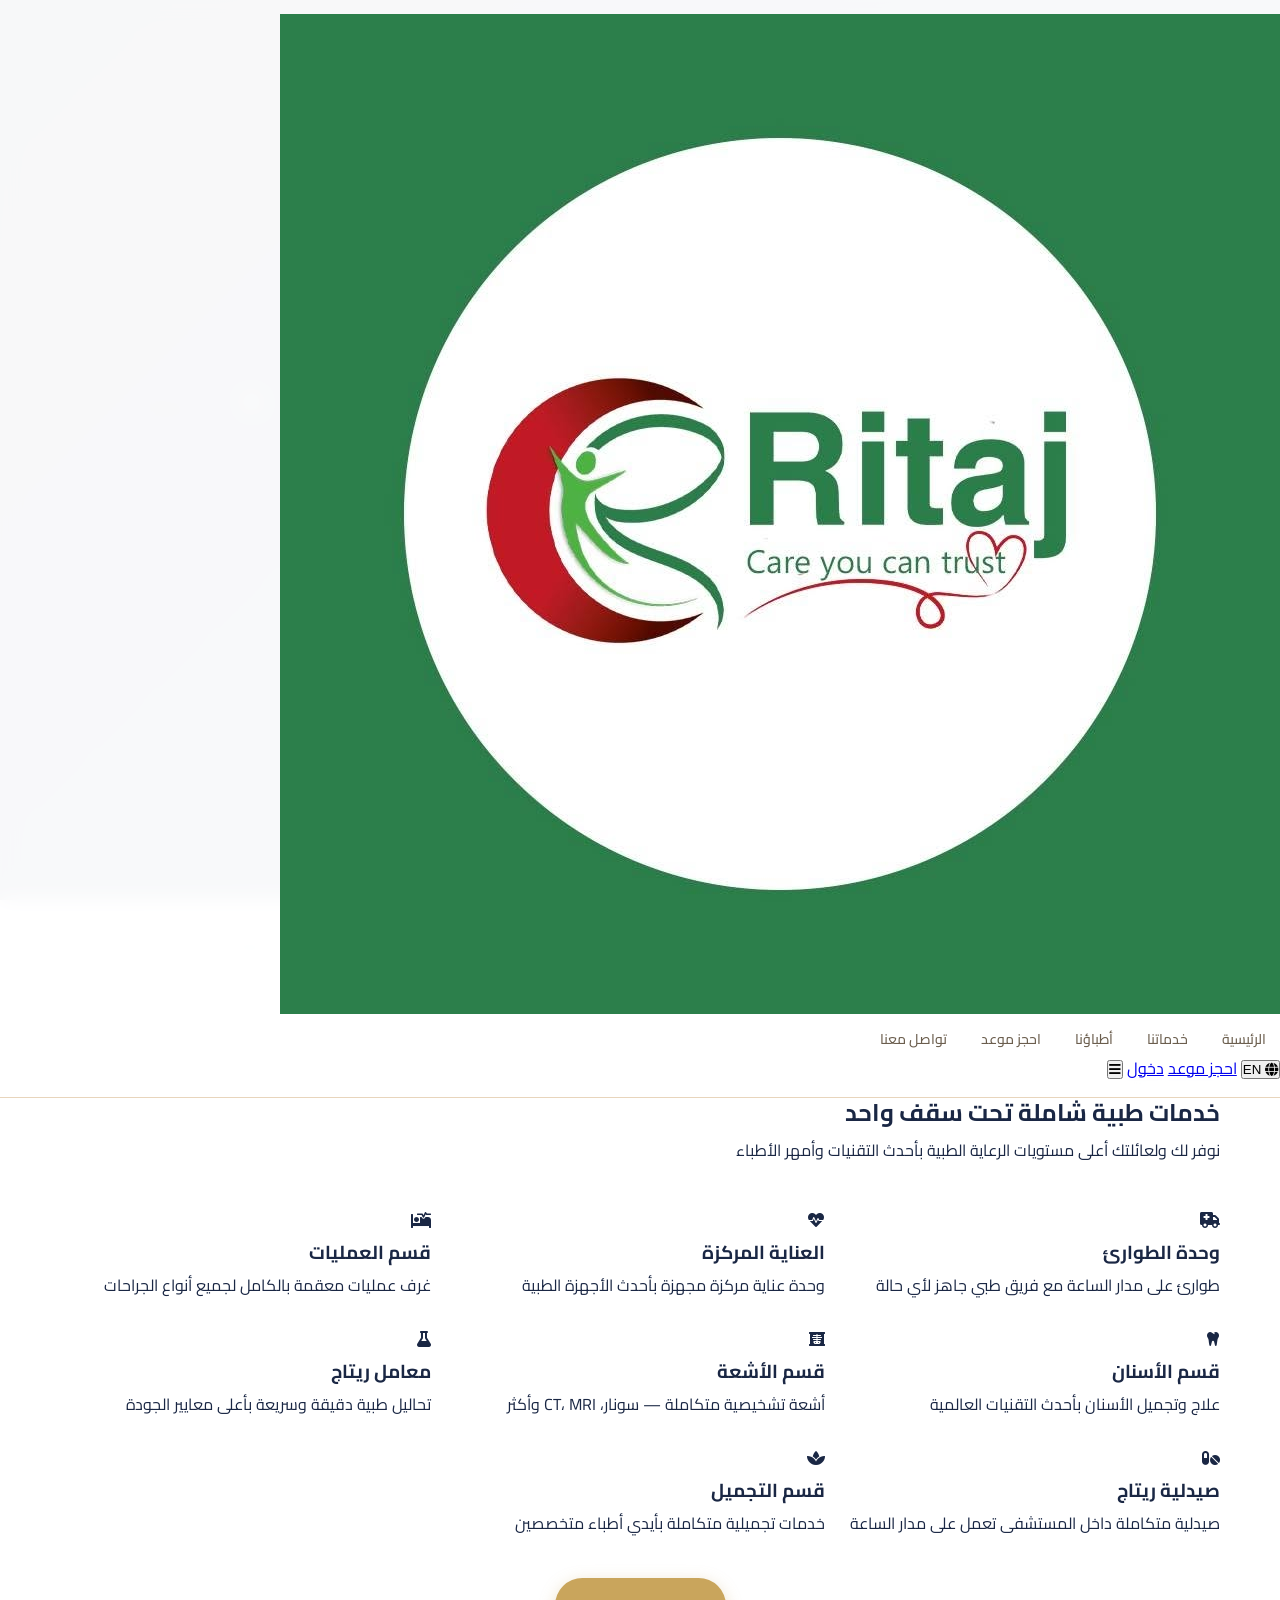
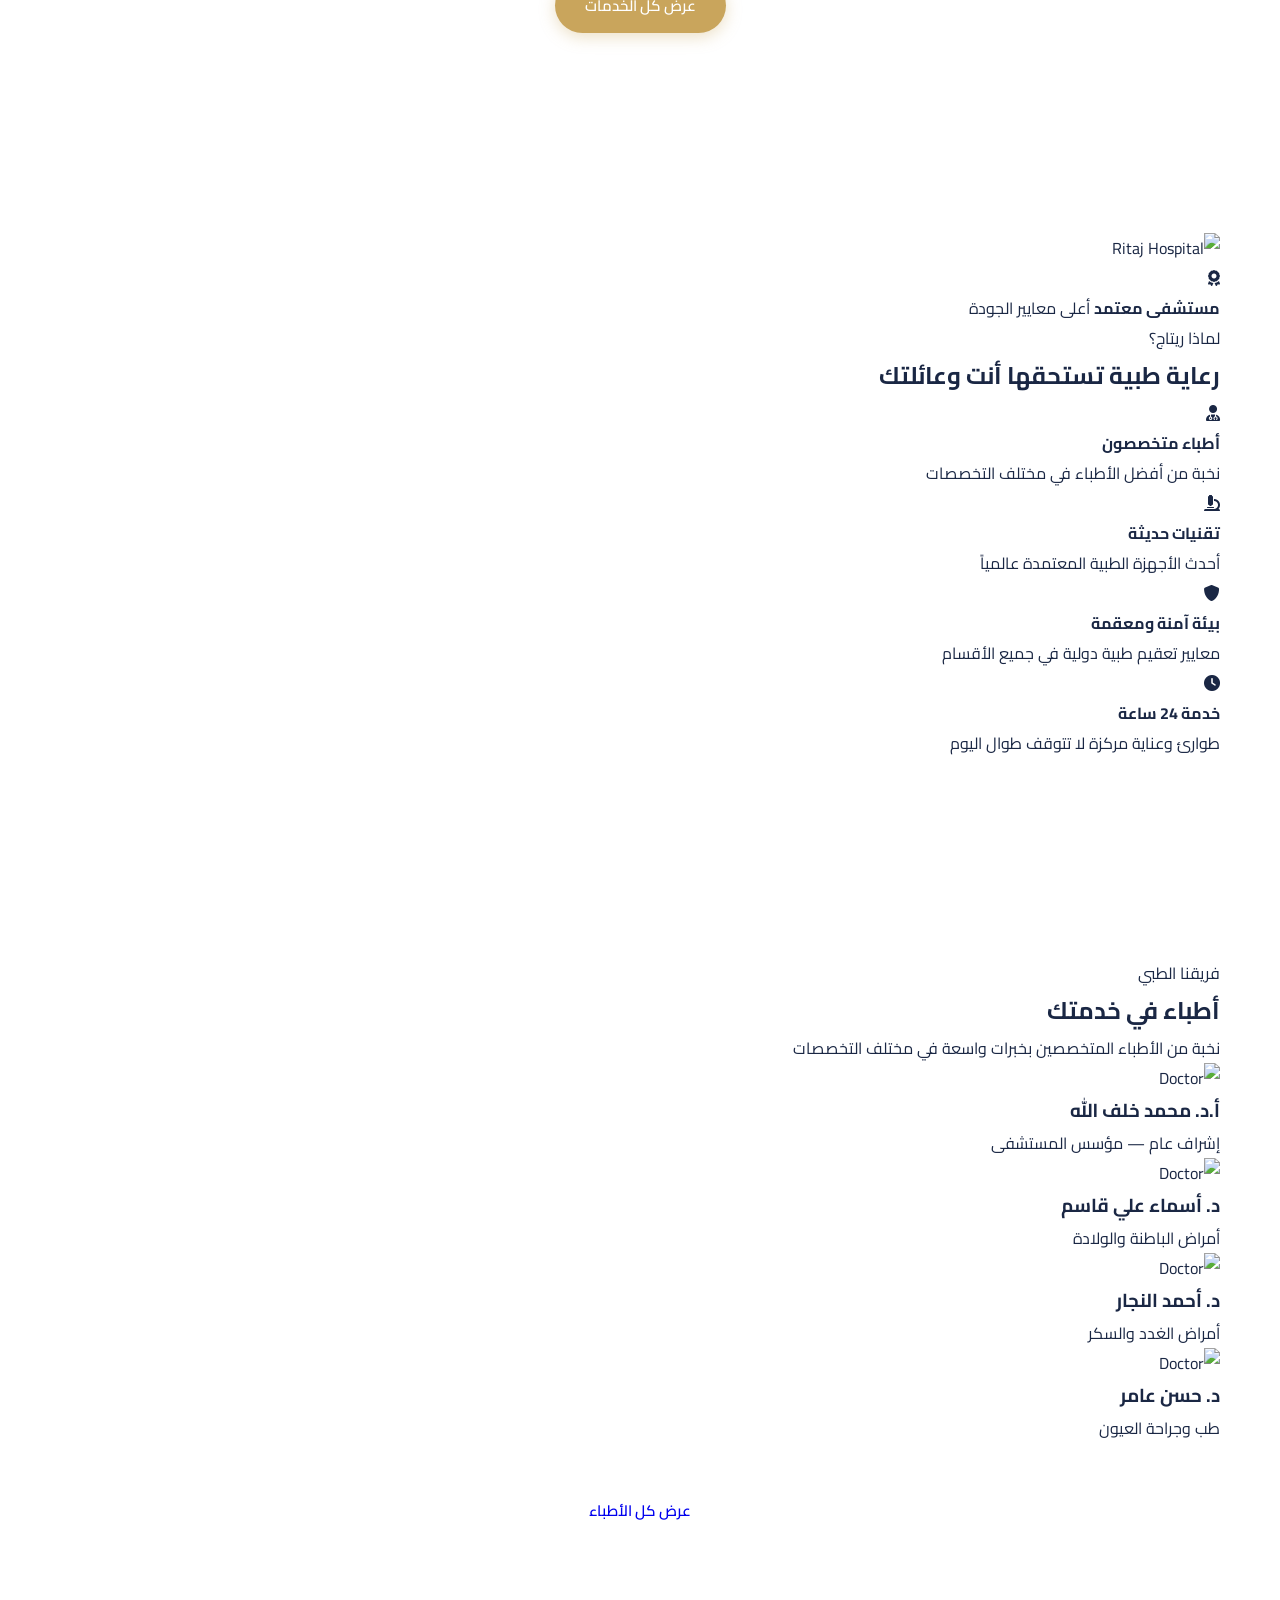
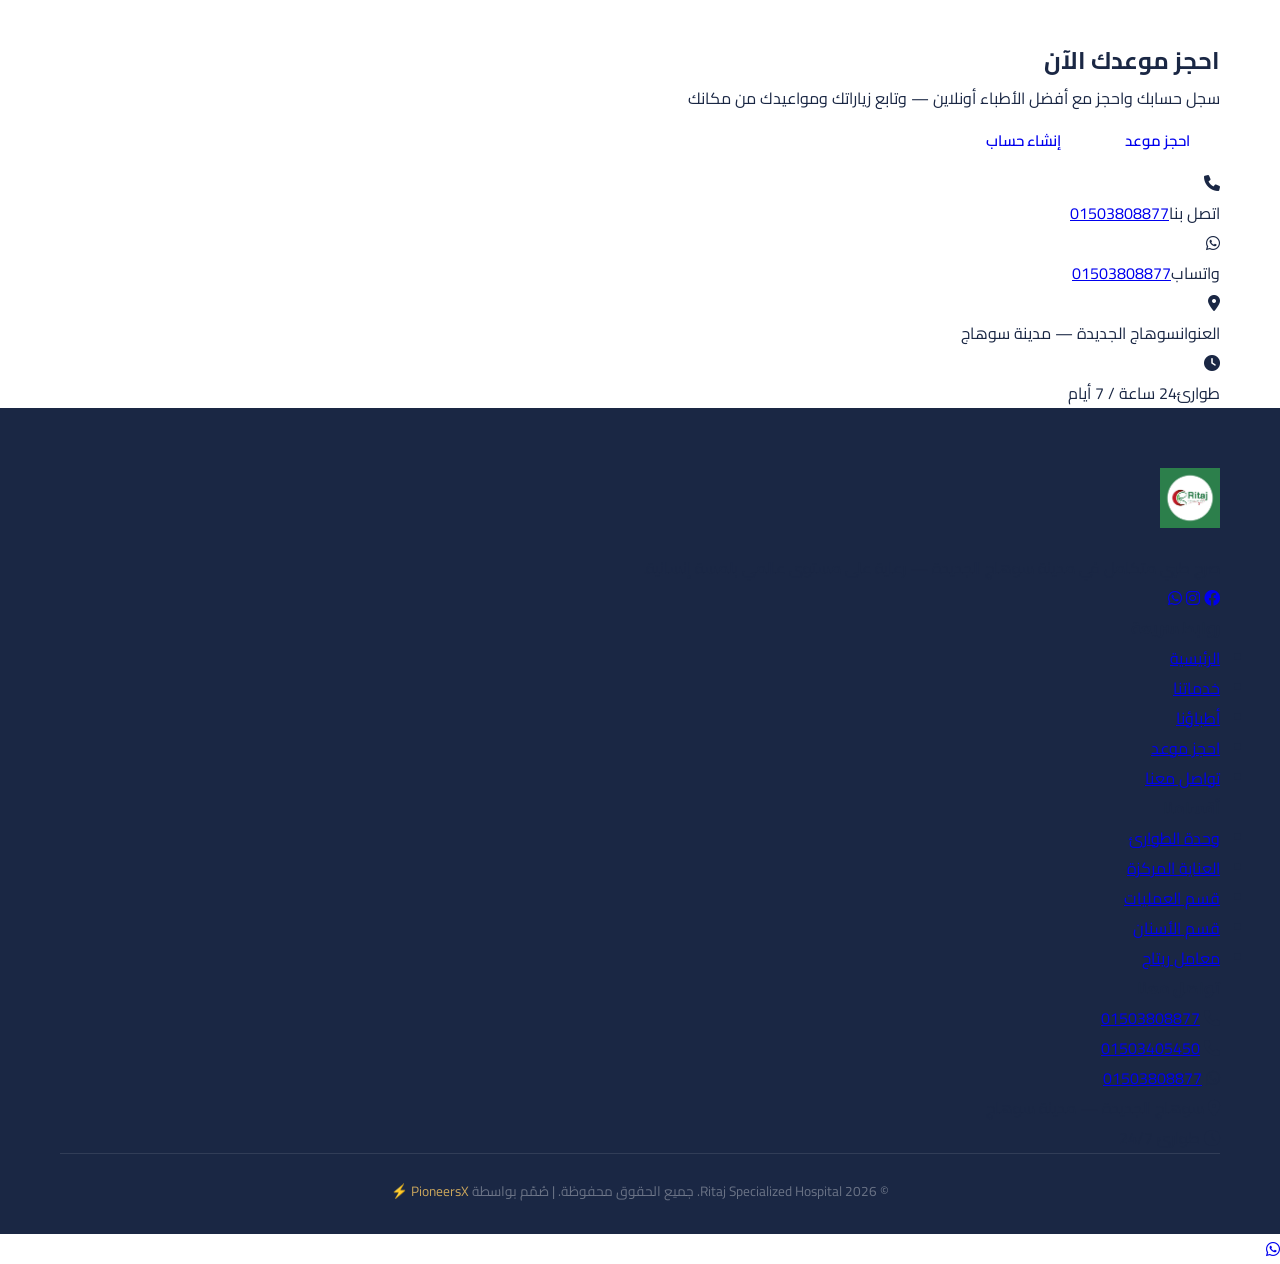
==== commit f11803af: "Update index.html" ====
--- a/index.html
+++ b/index.html
@@ -1,568 +1,344 @@
 <!DOCTYPE html>
-<html lang="ar" dir="rtl">
+<html lang="ar" dir="rtl" id="html-root">
 <head>
-    <meta charset="UTF-8">
-    <meta name="viewport" content="width=device-width, initial-scale=1.0">
-    <meta name="description" content="عيادات چميلة في سوهاج — جلدية، تجميل، ليزر، أسنان. احجزي جلستك الآن">
-    <meta name="keywords" content="عيادات جميلة, سوهاج, جلدية, تجميل, ليزر, بوتوكس, فيلر, تبييض أسنان">
-    <meta property="og:title" content="عيادات چميلة — چميلة.. عيشي الفرق">
-    <meta property="og:type" content="website">
-    <title>عيادات چميلة — چميلة.. عيشي الفرق</title>
-    <link rel="icon" type="image/png" href="Logo.png">
-    <link href="https://cdnjs.cloudflare.com/ajax/libs/font-awesome/6.0.0/css/all.min.css" rel="stylesheet">
-    <link href="https://fonts.googleapis.com/css2?family=Cairo:wght@400;600;700;900&display=swap" rel="stylesheet">
-    <link rel="stylesheet" href="css/style.css">
-    <style>
-/* ═══════════════════════════════════════
-   CRYSTAL FLOATING NAV
-═══════════════════════════════════════ */
-nav {
-    position: fixed;
-    top: 20px;
-    left: 50%;
-    transform: translateX(-50%);
-    width: calc(100% - 48px);
-    max-width: 1200px;
-    background: rgba(232,218,196,0.6);
-    backdrop-filter: blur(24px);
-    -webkit-backdrop-filter: blur(24px);
-    border: 1px solid rgba(201,165,92,0.3);
-    border-radius: 60px;
-    padding: 10px 24px;
-    z-index: 1000;
-    transition: all .4s ease;
-    box-shadow: 0 4px 24px rgba(201,165,92,0.1);
-}
-nav.scrolled {
-    background: rgba(232,218,196,0.97);
-    border-color: rgba(201,165,92,0.35);
-    box-shadow: 0 8px 32px rgba(201,165,92,0.18);
-    top: 12px;
-}
-.nav-container {
-    display: flex;
-    align-items: center;
-    justify-content: space-between;
-    flex-direction: row;
-}
-.nav-logo {
-    display: flex;
-    align-items: center;
-}
-.nav-logo img {
-    height: 42px;
-    object-fit: contain;
-    filter: drop-shadow(0 2px 4px rgba(0,0,0,0.1));
-}
-.nav-links {
-    display: flex;
-    gap: 4px;
-    list-style: none;
-    margin: 0;
-    padding: 0;
-    flex-direction: row;
-}
-.nav-links a {
-    color: #1a2744;
-    text-decoration: none;
-    font-size: 14px;
-    font-weight: 500;
-    padding: 7px 16px;
-    border-radius: 30px;
-    transition: all .3s;
-    font-family: 'Cairo',sans-serif;
-}
-nav.scrolled .nav-links a { color: #1a2744; }
-.nav-links a:hover {
-    background: rgba(201,165,92,0.15);
-    color: #C9A55C !important;
-}
-.nav-auth {
-    display: flex;
-    gap: 8px;
-    align-items: center;
-}
-.nav-book {
-    background: linear-gradient(135deg, #C9A55C, #e0bc70);
-    color: #fff;
-    padding: 9px 22px;
-    border-radius: 30px;
-    text-decoration: none;
-    font-size: 13px;
-    font-weight: 700;
-    transition: all .3s;
-    white-space: nowrap;
-    font-family: 'Cairo',sans-serif;
-    box-shadow: 0 4px 16px rgba(201,165,92,0.3);
-}
-.nav-book:hover { transform: translateY(-2px); box-shadow: 0 8px 24px rgba(201,165,92,0.45); }
-.nav-login {
-    color: #1a2744;
-    text-decoration: none;
-    font-size: 13px;
-    font-weight: 500;
-    padding: 9px 18px;
-    border-radius: 30px;
-    border: 1px solid rgba(26,39,68,0.25);
-    transition: all .3s;
-    font-family: 'Cairo',sans-serif;
-}
-nav.scrolled .nav-login { color: #1a2744; border-color: rgba(26,39,68,0.3); }
-.nav-login:hover { background: rgba(201,165,92,0.12); border-color:#C9A55C; color:#C9A55C; }
-.hamburger { display:none; background:none; border:none; color:#1a2744; font-size:1.4rem; }
-nav.scrolled .hamburger { color:#1a2744; }
-
-/* Team card image */
-.team-card-img {
-    height: 260px;
-    overflow: hidden;
-    border-radius: 16px 16px 0 0;
-    margin: -1px -1px 0 -1px;
-}
-.team-card-img img {
-    width: 100%;
-    height: 100%;
-    object-fit: cover;
-    object-position: top;
-    transition: transform .5s;
-}
-.team-card:hover .team-card-img img { transform: scale(1.04); }
-
-/* sections get photos */
-.section-photo-bg {
-    background-size: cover;
-    background-position: center;
-    background-attachment: scroll;
-    position: relative;
-}
-.section-photo-bg::before {
-    content: '';
-    position: absolute;
-    inset: 0;
-    z-index: 0;
-}
-.section-photo-bg .container { position: relative; z-index: 1; }
-
-/* Service cards with photos */
-.service-card-img {
-    height: 200px;
-    overflow: hidden;
-    border-radius: 12px 12px 0 0;
-    margin: -28px -28px 20px -28px;
-}
-.service-card-img img {
-    width: 100%;
-    height: 100%;
-    object-fit: cover;
-    transition: transform .5s;
-}
-.service-card:hover .service-card-img img { transform: scale(1.05); }
-
-/* CTA photo */
-.cta-photo {
-    background: url('https://images.unsplash.com/photo-1570172619644-dfd03ed5d881?w=1600&q=80') center/cover no-repeat;
-    position: relative;
-}
-.cta-photo::before {
-    content: '';
-    position: absolute;
-    inset: 0;
-    background: linear-gradient(135deg, rgba(245,237,224,0.92), rgba(212,196,168,0.88));
-}
-.cta-photo .container { position: relative; z-index: 1; }
-
-/* Testimonials photo bg */
-.testi-photo {
-    background: url('https://images.unsplash.com/photo-1560750588-73207b1ef5b8?w=1600&q=80') center/cover fixed no-repeat;
-    position: relative;
-}
-.testi-photo::before {
-    content: '';
-    position: absolute;
-    inset: 0;
-    background: rgba(245,237,224,0.93);
-}
-.testi-photo .container { position: relative; z-index: 1; }
-
-/* mobile */
-@media(max-width:900px) {
-    nav { top:10px; border-radius:20px; padding:10px 18px; width:calc(100% - 24px); }
-    .nav-links { display:none !important; }
-    .nav-links.open {
-        display:flex !important; flex-direction:column;
-        position:absolute; top:62px; right:0; left:0;
-        background:rgba(232,218,196,0.98);
-        border-radius:20px; padding:16px 20px;
-        box-shadow:0 8px 32px rgba(0,0,0,.12);
-        border:1px solid rgba(201,165,92,0.3);
-        gap:4px; z-index:999;
-    }
-    .nav-links.open li a { color:#1a2744 !important; padding:12px 16px; display:block; border-radius:10px; font-size:15px; }
-    .nav-links.open li a:hover { background:rgba(201,165,92,0.15); }
-    .nav-book { display:none !important; }
-    .nav-login { display:none !important; }
-    .hamburger { display:block !important; }
-}
-
-/* Mobile general fixes */
-@media(max-width:768px) {
-    .hero { padding:120px 16px 60px; }
-    .hero h1 { font-size:2.2rem !important; }
-    .hero .tagline { font-size:1.1rem !important; }
-    .hero-description { font-size:.95rem !important; }
-    .hero-buttons { flex-direction:column; align-items:center; gap:10px; }
-    .hero-buttons .btn { width:100%; max-width:280px; justify-content:center; }
-
-    .stats-grid { grid-template-columns:repeat(2,1fr); gap:12px; }
-    .stat-number { font-size:2rem; }
-
-    .medical-grid { grid-template-columns:1fr; }
-    .services-grid { grid-template-columns:1fr; }
-    .team-grid { grid-template-columns:1fr; }
-    .testimonials-grid { grid-template-columns:1fr; }
-
-    .section { padding:60px 0; }
-    .section-title { font-size:1.8rem; }
-    .container { padding:0 16px; }
-
-    .contact-container { grid-template-columns:1fr; gap:24px; }
-
-    .footer-content { grid-template-columns:1fr 1fr; gap:24px; }
-    .footer-bottom { font-size:.75rem; }
-
-    .team-card-img { height:220px; }
-}
-
-@media(max-width:480px) {
-    .footer-content { grid-template-columns:1fr; }
-    .stats-grid { grid-template-columns:repeat(2,1fr); }
-}
-    </style>
+  <meta charset="UTF-8">
+  <meta name="viewport" content="width=device-width, initial-scale=1.0">
+  <meta name="description" content="مستشفى ريتاج التخصصي — صرح طبي متكامل في سوهاج الجديدة">
+  <title>مستشفى ريتاج التخصصي | Ritaj Specialized Hospital</title>
+  <link rel="icon" type="image/png" href="assets/Logo.jpg">
+  <link href="https://cdnjs.cloudflare.com/ajax/libs/font-awesome/6.0.0/css/all.min.css" rel="stylesheet">
+  <link href="https://fonts.googleapis.com/css2?family=Cairo:wght@400;600;700;900&family=Inter:wght@400;500;600;700&display=swap" rel="stylesheet">
+  <link rel="stylesheet" href="css/style.css">
 </head>
 <body>
-    <div class="cursor-dot" id="cursorDot"></div>
-    <div class="cursor-outline" id="cursorOutline"></div>
-    <div class="loader" id="loader"><div class="loader-spinner"></div></div>
-
-    <!-- CRYSTAL FLOATING NAV -->
-    <nav id="navbar">
-        <div class="nav-container">
-            <a href="#home" class="nav-logo">
-                <img src="Logo.png" alt="عيادات چميلة"
-                     onerror="this.outerHTML='<span style=\'font-size:20px;font-weight:900;color:#C9A55C;font-family:Cairo,sans-serif\'>چميلة</span>'">
-            </a>
-            <ul class="nav-links" id="navLinks">
-                <li><a href="#home">الرئيسية</a></li>
-                <li><a href="#services">خدماتنا</a></li>
-                <li><a href="#team">فريقنا</a></li>
-                <li><a href="#contact">تواصلي معنا</a></li>
-            </ul>
-            <div class="nav-auth">
-                <a href="./dashboard/index.html" class="nav-login">دخول</a>
-                <a href="./dashboard/register.html" class="nav-book">احجزي الآن</a>
+
+  <!-- NAVBAR -->
+  <nav id="navbar">
+    <div class="nav-inner">
+      <!-- Logo -->
+      <a href="index.html" class="nav-logo">
+        <img src="assets/Logo.jpg" alt="Ritaj Hospital"
+             onerror="this.outerHTML='<span class=logo-text>e<span>Ritaj</span></span>'">
+      </a>
+
+      <!-- Desktop Links -->
+      <ul class="nav-links" id="navLinks">
+        <li><a href="index.html"        data-ar="الرئيسية"    data-en="Home">الرئيسية</a></li>
+        <li><a href="services.html"     data-ar="خدماتنا"     data-en="Services">خدماتنا</a></li>
+        <li><a href="doctors.html"      data-ar="أطباؤنا"     data-en="Doctors">أطباؤنا</a></li>
+        <li><a href="appointment.html"  data-ar="احجز موعد"   data-en="Appointment">احجز موعد</a></li>
+        <li><a href="contact.html"      data-ar="تواصل معنا"  data-en="Contact">تواصل معنا</a></li>
+      </ul>
+
+      <!-- Nav Actions -->
+      <div class="nav-actions">
+        <!-- Lang Toggle -->
+        <button class="lang-toggle" id="langToggle" onclick="toggleLang()">
+          <i class="fas fa-globe"></i>
+          <span id="langLabel">EN</span>
+        </button>
+        <!-- Book CTA -->
+        <a href="appointment.html" class="nav-cta" data-ar="احجز موعد" data-en="Book Now">احجز موعد</a>
+        <!-- Patient Login -->
+        <a href="dashboard/index.html" class="nav-login" data-ar="دخول" data-en="Login">دخول</a>
+        <!-- Hamburger -->
+        <button class="hamburger" id="hamburger"><i class="fas fa-bars"></i></button>
+      </div>
+    </div>
+  </nav>
+
+  <!-- HERO — Half page split -->
+  <section class="hero" id="home">
+    <div class="hero-left">
+      <div class="hero-badge fade-in">
+        <i class="fas fa-certificate"></i>
+        <span data-ar="أول مستشفى تخصصي في سوهاج الجديدة" data-en="First Specialized Hospital in New Sohag">أول مستشفى تخصصي في سوهاج الجديدة</span>
+      </div>
+      <h1 class="fade-in">
+        <span data-ar="صحتك أمانتنا" data-en="Your Health, Our Trust">صحتك أمانتنا</span><br>
+        <span class="hero-sub" data-ar="ورعايتك مسؤوليتنا" data-en="Your Care, Our Responsibility">ورعايتك مسؤوليتنا</span>
+      </h1>
+      <p class="hero-desc fade-in" data-ar="مستشفى ريتاج التخصصي — صرح طبي متكامل في سوهاج الجديدة. عيادات خارجية، طوارئ، عمليات، عناية مركزة، أشعة، مختبرات وأكثر." data-en="Ritaj Specialized Hospital — a comprehensive medical facility in New Sohag. Outpatient clinics, emergency, surgery, ICU, radiology, labs and more.">
+        مستشفى ريتاج التخصصي — صرح طبي متكامل في سوهاج الجديدة. عيادات خارجية، طوارئ، عمليات، عناية مركزة، أشعة، مختبرات وأكثر.
+      </p>
+      <div class="hero-btns fade-in">
+        <a href="appointment.html" class="btn btn-primary" data-ar="احجز موعدك الآن" data-en="Book Appointment Now">احجز موعدك الآن</a>
+        <a href="tel:01503808877" class="btn btn-outline"><i class="fas fa-phone"></i> 01503808877</a>
+      </div>
+      <!-- Emergency strip -->
+      <div class="emergency-strip fade-in">
+        <i class="fas fa-ambulance"></i>
+        <span data-ar="طوارئ على مدار الساعة" data-en="24/7 Emergency">طوارئ على مدار الساعة</span>
+        <a href="tel:01503808877" dir="ltr">01503808877</a>
+      </div>
+    </div>
+    <div class="hero-right">
+      <img src="https://images.unsplash.com/photo-1519494026892-80bbd2d6fd0d?w=900&q=80" alt="Ritaj Hospital" class="hero-img">
+      <div class="hero-stat-card card-1 fade-in">
+        <div class="hsc-num">10K+</div>
+        <div class="hsc-label" data-ar="متابع ويثق بنا" data-en="Trust Us">متابع ويثق بنا</div>
+      </div>
+      <div class="hero-stat-card card-2 fade-in">
+        <div class="hsc-num">24/7</div>
+        <div class="hsc-label" data-ar="طوارئ متواصلة" data-en="Emergency">طوارئ متواصلة</div>
+      </div>
+    </div>
+  </section>
+
+  <!-- STATS STRIP -->
+  <section class="stats-strip">
+    <div class="container">
+      <div class="stats-grid">
+        <div class="stat fade-in"><i class="fas fa-user-md"></i><div><span class="sn">+30</span><span class="sl" data-ar="طبيب متخصص" data-en="Specialists">طبيب متخصص</span></div></div>
+        <div class="stat fade-in"><i class="fas fa-procedures"></i><div><span class="sn">+15</span><span class="sl" data-ar="قسم طبي" data-en="Departments">قسم طبي</span></div></div>
+        <div class="stat fade-in"><i class="fas fa-heartbeat"></i><div><span class="sn">24/7</span><span class="sl" data-ar="طوارئ وعناية مركزة" data-en="ER & ICU">طوارئ وعناية مركزة</span></div></div>
+        <div class="stat fade-in"><i class="fas fa-flask"></i><div><span class="sn">+20</span><span class="sl" data-ar="تحليل معتمد" data-en="Certified Tests">تحليل معتمد</span></div></div>
+      </div>
+    </div>
+  </section>
+
+  <!-- SERVICES OVERVIEW -->
+  <section class="section services-section" id="services">
+    <div class="container">
+      <div class="sec-header">
+        <div class="sec-tag" data-ar="أقسامنا الطبية" data-en="Our Departments">أقسامنا الطبية</div>
+        <h2 data-ar="خدمات طبية شاملة تحت سقف واحد" data-en="Comprehensive Medical Services Under One Roof">خدمات طبية شاملة تحت سقف واحد</h2>
+        <p data-ar="نوفر لك ولعائلتك أعلى مستويات الرعاية الطبية بأحدث التقنيات وأمهر الأطباء" data-en="We provide you and your family with the highest levels of medical care with the latest technologies and most skilled doctors">نوفر لك ولعائلتك أعلى مستويات الرعاية الطبية بأحدث التقنيات وأمهر الأطباء</p>
+      </div>
+      <div class="services-grid">
+        <div class="svc-card fade-in">
+          <div class="svc-icon"><i class="fas fa-ambulance"></i></div>
+          <h3 data-ar="وحدة الطوارئ" data-en="Emergency Unit">وحدة الطوارئ</h3>
+          <p data-ar="طوارئ على مدار الساعة مع فريق طبي جاهز لأي حالة" data-en="24/7 emergency with a medical team ready for any case">طوارئ على مدار الساعة مع فريق طبي جاهز لأي حالة</p>
+        </div>
+        <div class="svc-card fade-in">
+          <div class="svc-icon"><i class="fas fa-heartbeat"></i></div>
+          <h3 data-ar="العناية المركزة" data-en="ICU">العناية المركزة</h3>
+          <p data-ar="وحدة عناية مركزة مجهزة بأحدث الأجهزة الطبية" data-en="ICU equipped with the latest medical devices">وحدة عناية مركزة مجهزة بأحدث الأجهزة الطبية</p>
+        </div>
+        <div class="svc-card fade-in">
+          <div class="svc-icon"><i class="fas fa-procedures"></i></div>
+          <h3 data-ar="قسم العمليات" data-en="Surgery">قسم العمليات</h3>
+          <p data-ar="غرف عمليات معقمة بالكامل لجميع أنواع الجراحات" data-en="Fully sterilized operating rooms for all types of surgeries">غرف عمليات معقمة بالكامل لجميع أنواع الجراحات</p>
+        </div>
+        <div class="svc-card fade-in">
+          <div class="svc-icon"><i class="fas fa-tooth"></i></div>
+          <h3 data-ar="قسم الأسنان" data-en="Dental">قسم الأسنان</h3>
+          <p data-ar="علاج وتجميل الأسنان بأحدث التقنيات العالمية" data-en="Dental treatment and cosmetics with the latest global technologies">علاج وتجميل الأسنان بأحدث التقنيات العالمية</p>
+        </div>
+        <div class="svc-card fade-in">
+          <div class="svc-icon"><i class="fas fa-x-ray"></i></div>
+          <h3 data-ar="قسم الأشعة" data-en="Radiology">قسم الأشعة</h3>
+          <p data-ar="أشعة تشخيصية متكاملة — سونار، CT، MRI وأكثر" data-en="Comprehensive diagnostic radiology — ultrasound, CT, MRI and more">أشعة تشخيصية متكاملة — سونار، CT، MRI وأكثر</p>
+        </div>
+        <div class="svc-card fade-in">
+          <div class="svc-icon"><i class="fas fa-flask"></i></div>
+          <h3 data-ar="معامل ريتاج" data-en="Ritaj Labs">معامل ريتاج</h3>
+          <p data-ar="تحاليل طبية دقيقة وسريعة بأعلى معايير الجودة" data-en="Accurate and fast medical tests with the highest quality standards">تحاليل طبية دقيقة وسريعة بأعلى معايير الجودة</p>
+        </div>
+        <div class="svc-card fade-in">
+          <div class="svc-icon"><i class="fas fa-pills"></i></div>
+          <h3 data-ar="صيدلية ريتاج" data-en="Ritaj Pharmacy">صيدلية ريتاج</h3>
+          <p data-ar="صيدلية متكاملة داخل المستشفى تعمل على مدار الساعة" data-en="Full pharmacy inside the hospital operating around the clock">صيدلية متكاملة داخل المستشفى تعمل على مدار الساعة</p>
+        </div>
+        <div class="svc-card fade-in">
+          <div class="svc-icon"><i class="fas fa-spa"></i></div>
+          <h3 data-ar="قسم التجميل" data-en="Cosmetics">قسم التجميل</h3>
+          <p data-ar="خدمات تجميلية متكاملة بأيدي أطباء متخصصين" data-en="Comprehensive cosmetic services by specialized doctors">خدمات تجميلية متكاملة بأيدي أطباء متخصصين</p>
+        </div>
+      </div>
+      <div style="text-align:center;margin-top:40px">
+        <a href="services.html" class="btn btn-primary" data-ar="عرض كل الخدمات" data-en="View All Services">عرض كل الخدمات</a>
+      </div>
+    </div>
+  </section>
+
+  <!-- WHY RITAJ -->
+  <section class="section why-section">
+    <div class="container">
+      <div class="why-inner">
+        <div class="why-img fade-in">
+          <img src="https://images.unsplash.com/photo-1504439468489-c8920d796a29?w=800&q=80" alt="Ritaj Hospital">
+          <div class="why-badge">
+            <i class="fas fa-award"></i>
+            <div>
+              <strong data-ar="مستشفى معتمد" data-en="Accredited Hospital">مستشفى معتمد</strong>
+              <span data-ar="أعلى معايير الجودة" data-en="Highest Quality Standards">أعلى معايير الجودة</span>
             </div>
-            <button class="hamburger" id="hamburger"><i class="fas fa-bars"></i></button>
-        </div>
-    </nav>
-
-    <!-- HERO — full photo -->
-    <section class="hero" id="home" style="
-        min-height:100vh;
-        display:flex; align-items:center; justify-content:center;
-        background: linear-gradient(135deg,rgba(26,39,68,0.88) 0%,rgba(45,66,112,0.75) 50%,rgba(26,39,68,0.88) 100%),
-                    url('https://images.unsplash.com/photo-1629909615184-74f495363b67?w=1600&q=80') center/cover no-repeat;
-        padding:140px 20px 80px; position:relative; overflow:hidden;
-    ">
-        <div class="hero-content" style="text-align:center;max-width:780px;position:relative;z-index:1">
-            <div class="fade-in" style="display:inline-flex;align-items:center;gap:8px;background:rgba(201,165,92,0.15);border:1px solid rgba(201,165,92,0.4);color:#C9A55C;padding:8px 22px;border-radius:40px;font-size:13px;font-weight:700;margin-bottom:28px;font-family:Cairo,sans-serif">
-                ✨ عيادات جمال ورعاية في سوهاج
-            </div>
-            <h1 class="fade-in" style="font-size:3.6rem;font-weight:900;color:#fff;margin-bottom:16px;line-height:1.2;font-family:Cairo,sans-serif">جمالك في أيدي أمينة</h1>
-            <p class="tagline fade-in" style="font-size:1.3rem;color:#C9A55C;margin-bottom:20px;font-weight:600;font-family:Cairo,sans-serif">چميلة.. عيشي الفرق</p>
-            <p class="hero-description fade-in" style="font-size:1rem;line-height:1.8;color:rgba(255,255,255,0.78);margin-bottom:44px;font-family:Cairo,sans-serif">
-                عيادات چميلة في سوهاج — وجهتك الأولى للعناية بالبشرة والجمال. ليزر، بوتوكس، فيلر، تبييض أسنان وأكثر.
-            </p>
-            <div class="hero-buttons fade-in">
-                <a href="./dashboard/register.html" class="btn btn-primary">احجزي جلستك الآن</a>
-                <a href="https://wa.me/201149881909" class="btn btn-whatsapp" target="_blank"><i class="fab fa-whatsapp"></i> واتساب</a>
-                <a href="#services" class="btn btn-secondary">اكتشفي خدماتنا</a>
-            </div>
-        </div>
-    </section>
-
-    <!-- STATS -->
-    <section class="stats section">
-        <div class="container">
-            <div class="stats-grid">
-                <div class="stat-item fade-in"><div class="stat-number">+5000</div><div class="stat-label">عميلة سعيدة</div></div>
-                <div class="stat-item fade-in"><div class="stat-number">8+</div><div class="stat-label">سنوات خبرة</div></div>
-                <div class="stat-item fade-in"><div class="stat-number">15+</div><div class="stat-label">خدمة متخصصة</div></div>
-                <div class="stat-item fade-in"><div class="stat-number">+3</div><div class="stat-label">أطباء متخصصون</div></div>
-            </div>
-        </div>
-    </section>
-
-    <!-- FEATURES — photo background -->
-    <section class="features section section-photo-bg" id="features" style="
-        background-image: linear-gradient(rgba(245,237,224,0.94),rgba(237,224,204,0.94)),
-                          url('https://images.unsplash.com/photo-1576091160550-2173dba999ef?w=1600&q=80');
-        background-size:cover; background-position:center;
-    ">
-        <div class="container">
-            <div class="section-header">
-                <h2 class="section-title fade-in">لماذا چميلة؟</h2>
-                <p class="section-subtitle fade-in">نقدم لك تجربة تجميلية متكاملة باحتراف وأمان</p>
-            </div>
-            <div class="medical-grid">
-                <div class="medical-card fade-in"><i class="fas fa-user-md medical-icon"></i><h3 class="medical-title">أطباء متخصصون</h3><p class="medical-description">فريق طبي متكامل من أطباء الجلدية والتجميل ذوي الخبرة العالية</p></div>
-                <div class="medical-card fade-in"><i class="fas fa-microscope medical-icon"></i><h3 class="medical-title">أحدث التقنيات</h3><p class="medical-description">أجهزة ليزر ومعدات طبية حديثة معتمدة دولياً لأفضل النتائج</p></div>
-                <div class="medical-card fade-in"><i class="fas fa-shield-alt medical-icon"></i><h3 class="medical-title">أمان 100%</h3><p class="medical-description">جميع منتجاتنا وإجراءاتنا معتمدة طبياً مع الحرص الكامل على سلامتك</p></div>
-                <div class="medical-card fade-in"><i class="fas fa-heart medical-icon"></i><h3 class="medical-title">رعاية شاملة</h3><p class="medical-description">متابعة ما قبل وبعد الجلسة لضمان الحصول على أفضل النتائج</p></div>
-                <div class="medical-card fade-in"><i class="fas fa-calendar-check medical-icon"></i><h3 class="medical-title">حجز سهل</h3><p class="medical-description">احجزي موعدك أونلاين في دقيقة أو تواصلي معنا على واتساب</p></div>
-                <div class="medical-card fade-in"><i class="fas fa-map-marker-alt medical-icon"></i><h3 class="medical-title">موقع مميز</h3><p class="medical-description">في قلب سوهاج — برج ضيف الله الذهبي — شارع الجمهورية</p></div>
-            </div>
-        </div>
-    </section>
-
-    <!-- SERVICES — cards with photos -->
-    <section class="services section" id="services" style="background:#fff">
-        <div class="container">
-            <div class="section-header">
-                <h2 class="section-title fade-in">خدماتنا</h2>
-                <p class="section-subtitle fade-in">كل ما تحتاجينه للعناية بجمالك في مكان واحد</p>
-            </div>
-            <div class="services-grid">
-
-                <div class="service-card fade-in">
-                    <div class="service-card-img"><img src="https://images.unsplash.com/photo-1598440947619-2c35fc9aa908?w=600&q=80" alt="ليزر" loading="lazy"></div>
-                    <span class="service-number">01</span>
-                    <h3 class="service-title">إزالة الشعر بالليزر</h3>
-                    <p class="service-description">نتائج دائمة بأحدث أجهزة الليزر الآمنة لجميع أنواع البشرة</p>
-                    <ul class="service-features"><li>آمن لجميع أنواع البشرة</li><li>نتائج دائمة مضمونة</li><li>جلسات سريعة وغير مؤلمة</li></ul>
-                </div>
-
-                <div class="service-card fade-in">
-                    <div class="service-card-img"><img src="https://images.unsplash.com/photo-1616394584738-fc6e612e71b9?w=600&q=80" alt="بوتوكس" loading="lazy"></div>
-                    <span class="service-number">02</span>
-                    <h3 class="service-title">بوتوكس وفيلر</h3>
-                    <p class="service-description">حقن البوتوكس والفيلر لشد الوجه وملء التجاعيد بدقة عالية</p>
-                    <ul class="service-features"><li>منتجات أصلية معتمدة</li><li>نتائج طبيعية ومميزة</li><li>أطباء ذوو خبرة عالية</li></ul>
-                </div>
-
-                <div class="service-card fade-in">
-                    <div class="service-card-img"><img src="https://images.unsplash.com/photo-1570172619644-dfd03ed5d881?w=600&q=80" alt="بشرة" loading="lazy"></div>
-                    <span class="service-number">03</span>
-                    <h3 class="service-title">العناية بالبشرة</h3>
-                    <p class="service-description">تنظيف وتقشير وعلاج البشرة بأحدث التقنيات الطبية</p>
-                    <ul class="service-features"><li>علاج حب الشباب والندوب</li><li>تفتيح وتوحيد لون البشرة</li><li>جلسات الهيدرا فيشيال</li></ul>
-                </div>
-
-                <div class="service-card fade-in">
-                    <div class="service-card-img"><img src="https://images.unsplash.com/photo-1606811841689-23dfddce3e95?w=600&q=80" alt="أسنان" loading="lazy"></div>
-                    <span class="service-number">04</span>
-                    <h3 class="service-title">تبييض الأسنان</h3>
-                    <p class="service-description">ابتسامة مشرقة بأحدث تقنيات تبييض الأسنان بالليزر</p>
-                    <ul class="service-features"><li>نتائج فورية في جلسة واحدة</li><li>آمن وغير مؤلم</li><li>يدوم لسنوات</li></ul>
-                </div>
-
-                <div class="service-card fade-in">
-                    <div class="service-card-img"><img src="https://images.unsplash.com/photo-1512290923902-8a9f81dc236c?w=600&q=80" alt="شد وجه" loading="lazy"></div>
-                    <span class="service-number">05</span>
-                    <h3 class="service-title">شد الوجه</h3>
-                    <p class="service-description">جلسات شد الوجه غير الجراحية لإطلالة أصغر وأكثر إشراقاً</p>
-                    <ul class="service-features"><li>بدون جراحة أو تخدير</li><li>نتائج فورية وتراكمية</li><li>آمن ومضمون</li></ul>
-                </div>
-
-                <div class="service-card fade-in">
-                    <div class="service-card-img"><img src="https://images.unsplash.com/photo-1490645935967-10de6ba17061?w=600&q=80" alt="تغذية" loading="lazy"></div>
-                    <span class="service-number">06</span>
-                    <h3 class="service-title">التغذية العلاجية</h3>
-                    <p class="service-description">برامج تغذية مخصصة لإنقاص الوزن والحصول على جسم صحي</p>
-                    <ul class="service-features"><li>برنامج غذائي مخصص</li><li>متابعة أسبوعية مستمرة</li><li>نتائج حقيقية ومستدامة</li></ul>
-                </div>
-
-            </div>
-        </div>
-    </section>
-
-    <!-- TEAM — beige bg + photo -->
-    <section class="team section" id="team" style="
-        background: linear-gradient(rgba(245,237,224,0.95),rgba(245,237,224,0.95)),
-                    url('https://images.unsplash.com/photo-1584516150909-c43483ee7932?w=1600&q=80') center/cover;
-    ">
-        <div class="container">
-            <div class="section-header">
-                <h2 class="section-title fade-in">فريقنا الطبي</h2>
-                <p class="section-subtitle fade-in">نخبة من الأطباء المتخصصين في خدمتك</p>
-            </div>
-            <div class="team-grid">
-                <div class="team-card fade-in">
-                    <div class="team-card-img">
-                        <img src="drrehab.jpg" alt="د. رحاب محبوب الله" style="width:100%;height:100%;object-fit:cover;object-position:top">
-                    </div>
-                    <h3 class="team-name">د. رحاب محبوب الله</h3>
-                    <p class="team-role">أخصائية الجلدية والتجميل</p>
-                    <p class="team-bio">متخصصة في أمراض الجلد والعلاجات التجميلية — شريكة شركة Lixora في سوهاج</p>
-                </div>
-                <div class="team-card fade-in">
-                    <div class="team-card-img">
-                        <img src="dromnia.jpg" alt="د. أمنية عبدالله" style="width:100%;height:100%;object-fit:cover;object-position:top">
-                    </div>
-                    <h3 class="team-name">د. أمنية عبدالله</h3>
-                    <p class="team-role">استشارية الجلدية والتجميل والليزر</p>
-                    <p class="team-bio">متخصصة في الجلدية والتجميل والليزر — شريكة شركة ACM في سوهاج</p>
-                </div>
-                <div class="team-card fade-in">
-                    <div class="team-card-img">
-                        <img src="drfarida.jpg" alt="د. فريدة سامي" style="width:100%;height:100%;object-fit:cover;object-position:top">
-                    </div>
-                    <h3 class="team-name">د. فريدة سامي</h3>
-                    <p class="team-role">استشارية التغذية العلاجية</p>
-                    <p class="team-bio">مدرس بكلية الطب البشري — استشاري التغذية العلاجية والسمنة والنحافة وتغذية الرياضيين</p>
-                </div>
-            </div>
-        </div>
-    </section>
-
-    <!-- TESTIMONIALS — photo bg -->
-    <section class="testimonials section testi-photo" id="testimonials">
-        <div class="container">
-            <div class="section-header">
-                <h2 class="section-title fade-in">آراء عميلاتنا</h2>
-                <p class="section-subtitle fade-in">تجارب حقيقية من عميلات سعيدات</p>
-            </div>
-            <div class="testimonials-grid">
-                <div class="testimonial fade-in"><p class="testimonial-text">"تجربتي في عيادات چميلة كانت رائعة من البداية للنهاية. الدكاترة محترفون والنتائج فاقت توقعاتي. أنصح كل واحدة تجرب!"</p><div class="testimonial-author"><div class="author-avatar">س.م</div><div class="author-info"><h4>سارة محمود</h4><p>سوهاج</p></div></div></div>
-                <div class="testimonial fade-in"><p class="testimonial-text">"عملت ليزر وبوتوكس والنتيجة خيالية. الطاقم الطبي محترف جداً والمكان نظيف ومريح. هرجع تاني بالتأكيد!"</p><div class="testimonial-author"><div class="author-avatar">ن.أ</div><div class="author-info"><h4>نورهان أحمد</h4><p>سوهاج</p></div></div></div>
-                <div class="testimonial fade-in"><p class="testimonial-text">"برنامج التغذية مع د. فريدة غير حياتي. فقدت 15 كيلو في 3 شهور والمتابعة كانت ممتازة. شكراً چميلة!"</p><div class="testimonial-author"><div class="author-avatar">ر.ع</div><div class="author-info"><h4>ريم علي</h4><p>سوهاج</p></div></div></div>
-            </div>
-        </div>
-    </section>
-
-    <!-- CTA — photo bg -->
-    <section class="cta section cta-photo" id="cta">
-        <div class="container" style="text-align:center">
-            <h2 class="fade-in" style="font-size:2.4rem;color:#1a2744;margin-bottom:16px">جاهزة تعيشي الفرق؟</h2>
-            <p class="fade-in" style="color:#6b5e4e;margin-bottom:36px;font-size:1.05rem">احجزي جلستك الآن واحصلي على استشارة مجانية مع أطباء چميلة</p>
-            <div class="hero-buttons fade-in">
-                <a href="./dashboard/register.html" class="btn btn-primary">احجزي جلستك الآن</a>
-                <a href="https://wa.me/201149881909" class="btn btn-whatsapp" target="_blank"><i class="fab fa-whatsapp"></i> واتساب</a>
-            </div>
-        </div>
-    </section>
-
-    <!-- CONTACT -->
-    <section class="contact section" id="contact" style="background:#fff">
-        <div class="container">
-            <div class="section-header">
-                <h2 class="section-title fade-in">تواصلي معنا</h2>
-                <p class="section-subtitle fade-in">نحن هنا لخدمتك على مدار الساعة</p>
-            </div>
-            <div class="contact-container">
-                <div class="contact-info fade-in">
-                    <h3>معلومات التواصل</h3>
-                    <div class="contact-item"><div class="contact-icon"><i class="fas fa-phone"></i></div><div class="contact-details"><h4>الهاتف</h4><p dir="ltr">01149881909 | 01556386734 | 01202999991</p></div></div>
-                    <div class="contact-item"><div class="contact-icon"><i class="fab fa-whatsapp"></i></div><div class="contact-details"><h4>واتساب</h4><p dir="ltr">01149881909</p></div></div>
-                    <div class="contact-item"><div class="contact-icon"><i class="fas fa-map-marker-alt"></i></div><div class="contact-details"><h4>العنوان</h4><p>سوهاج — شارع الجمهورية — برج صلاح ضيف الله الذهبي — أعلى ماكدونالدز</p></div></div>
-                    <div class="contact-item"><div class="contact-icon"><i class="fab fa-facebook"></i></div><div class="contact-details"><h4>فيسبوك</h4><p><a href="https://www.facebook.com/jamelaclinics" target="_blank" style="color:inherit">عيادات چميلة</a></p></div></div>
-                </div>
-                <form class="contact-form fade-in" id="contactForm">
-                    <h3 style="margin-bottom:28px;color:#1a2744;font-size:1.3rem;font-weight:700">أرسلي لنا رسالة</h3>
-                    <div class="form-group"><label>الاسم الكامل *</label><input type="text" name="name" required></div>
-                    <div class="form-group"><label>رقم الهاتف *</label><input type="tel" name="phone" required></div>
-                    <div class="form-group"><label>الخدمة المطلوبة</label>
-                        <select name="service" style="width:100%;padding:13px;background:#fff;border:1.5px solid #e8d5bc;border-radius:10px;color:#1a2744;font-size:.95rem;font-family:'Cairo',sans-serif">
-                            <option value="">اختاري الخدمة</option>
-                            <option>إزالة الشعر بالليزر</option>
-                            <option>بوتوكس وفيلر</option>
-                            <option>العناية بالبشرة</option>
-                            <option>تبييض الأسنان</option>
-                            <option>شد الوجه</option>
-                            <option>التغذية العلاجية</option>
-                        </select>
-                    </div>
-                    <div class="form-group"><label>رسالتك</label><textarea name="message" placeholder="أخبرينا عن احتياجك..."></textarea></div>
-                    <button type="submit" class="btn btn-primary" style="width:100%;justify-content:center;border:none">إرسال الرسالة</button>
-                </form>
-            </div>
-        </div>
-    </section>
-
-    <a href="https://wa.me/201149881909" class="whatsapp-float" target="_blank"><i class="fab fa-whatsapp"></i></a>
-
-    <footer>
-        <div class="footer-content">
-            <div class="footer-section">
-                <h3>عيادات <span style="color:#C9A55C">چميلة</span></h3>
-                <p>وجهتك الأولى للجمال والعناية في سوهاج. فريق طبي متخصص وتقنيات حديثة في خدمتك.</p>
-                <div class="social-links">
-                    <a href="https://www.facebook.com/jamelaclinics" target="_blank"><i class="fab fa-facebook"></i></a>
-                    <a href="https://www.instagram.com/jamelaclinics/" target="_blank"><i class="fab fa-instagram"></i></a>
-                </div>
-            </div>
-            <div class="footer-section">
-                <h3>خدماتنا</h3>
-                <ul>
-                    <li><a href="#services">إزالة الشعر بالليزر</a></li>
-                    <li><a href="#services">بوتوكس وفيلر</a></li>
-                    <li><a href="#services">العناية بالبشرة</a></li>
-                    <li><a href="#services">تبييض الأسنان</a></li>
-                    <li><a href="#services">التغذية العلاجية</a></li>
-                </ul>
-            </div>
-            <div class="footer-section">
-                <h3>روابط سريعة</h3>
-                <ul>
-                    <li><a href="#home">الرئيسية</a></li>
-                    <li><a href="#services">خدماتنا</a></li>
-                    <li><a href="#team">فريقنا</a></li>
-                    <li><a href="./dashboard/">تسجيل الدخول</a></li>
-                    <li><a href="./dashboard/register.html">احجزي الآن</a></li>
-                </ul>
-            </div>
-            <div class="footer-section">
-                <h3>تواصلي معنا</h3>
-                <p><i class="fas fa-phone" style="color:#C9A55C;margin-left:6px"></i> <span dir="ltr">01149881909</span></p>
-                <p><i class="fas fa-phone" style="color:#C9A55C;margin-left:6px"></i> <span dir="ltr">01556386734</span></p>
-                <p><i class="fab fa-whatsapp" style="color:#25d366;margin-left:6px"></i> <span dir="ltr">01149881909</span></p>
-                <p><i class="fas fa-map-marker-alt" style="color:#C9A55C;margin-left:6px"></i> سوهاج — شارع الجمهورية</p>
-            </div>
-        </div>
-        <div class="footer-bottom">
-            <p>© 2026 عيادات چميلة. جميع الحقوق محفوظة. | صُمّم بواسطة <a href="https://pioneersxai.github.io/PioneersX-agency-Egy-Sa/" style="color:#C9A55C">PioneersX ⚡</a></p>
-        </div>
-    </footer>
-
-    <div class="scroll-top" id="scrollTop"><i class="fas fa-arrow-up"></i></div>
-
-    <script src="config.js"></script>
-    <script src="js/main.js"></script>
-    <script src="js/animations.js"></script>
-    <script src="js/cursor.js"></script>
-    <script>
-        // Nav scroll
-        const nav = document.getElementById('navbar');
-        window.addEventListener('scroll', () => {
-            nav.classList.toggle('scrolled', window.scrollY > 60);
-            document.getElementById('scrollTop').classList.toggle('visible', window.scrollY > 400);
-        });
-
-        // Smooth scroll
-        document.addEventListener('click', e => {
-            const a = e.target.closest('a[href^="#"]');
-            if (!a) return;
-            const id = a.getAttribute('href').slice(1);
-            const t = document.getElementById(id);
-            if (t) { e.preventDefault(); t.scrollIntoView({ behavior: 'smooth' }); document.getElementById('navLinks').classList.remove('open'); }
-        });
-
-        // Mobile menu
-        document.getElementById('hamburger').addEventListener('click', () => {
-            document.getElementById('navLinks').classList.toggle('open');
-        });
-
-        // Loader
-        window.addEventListener('load', () => setTimeout(() => document.getElementById('loader').classList.add('hidden'), 500));
-    </script>
+          </div>
+        </div>
+        <div class="why-content">
+          <div class="sec-tag" data-ar="لماذا ريتاج؟" data-en="Why Ritaj?">لماذا ريتاج؟</div>
+          <h2 data-ar="رعاية طبية تستحقها أنت وعائلتك" data-en="Medical Care You and Your Family Deserve">رعاية طبية تستحقها أنت وعائلتك</h2>
+          <div class="why-features">
+            <div class="wf fade-in"><i class="fas fa-user-md"></i><div><h4 data-ar="أطباء متخصصون" data-en="Specialist Doctors">أطباء متخصصون</h4><p data-ar="نخبة من أفضل الأطباء في مختلف التخصصات" data-en="Elite doctors in various specialties">نخبة من أفضل الأطباء في مختلف التخصصات</p></div></div>
+            <div class="wf fade-in"><i class="fas fa-microscope"></i><div><h4 data-ar="تقنيات حديثة" data-en="Modern Technology">تقنيات حديثة</h4><p data-ar="أحدث الأجهزة الطبية المعتمدة عالمياً" data-en="Latest internationally certified medical devices">أحدث الأجهزة الطبية المعتمدة عالمياً</p></div></div>
+            <div class="wf fade-in"><i class="fas fa-shield-alt"></i><div><h4 data-ar="بيئة آمنة ومعقمة" data-en="Safe & Sterile Environment">بيئة آمنة ومعقمة</h4><p data-ar="معايير تعقيم طبية دولية في جميع الأقسام" data-en="International sterilization standards across all departments">معايير تعقيم طبية دولية في جميع الأقسام</p></div></div>
+            <div class="wf fade-in"><i class="fas fa-clock"></i><div><h4 data-ar="خدمة 24 ساعة" data-en="24/7 Service">خدمة 24 ساعة</h4><p data-ar="طوارئ وعناية مركزة لا تتوقف طوال اليوم" data-en="Non-stop emergency and ICU all day">طوارئ وعناية مركزة لا تتوقف طوال اليوم</p></div></div>
+          </div>
+        </div>
+      </div>
+    </div>
+  </section>
+
+  <!-- DOCTORS PREVIEW -->
+  <section class="section doctors-section">
+    <div class="container">
+      <div class="sec-header">
+        <div class="sec-tag" data-ar="فريقنا الطبي" data-en="Our Medical Team">فريقنا الطبي</div>
+        <h2 data-ar="أطباء في خدمتك" data-en="Doctors at Your Service">أطباء في خدمتك</h2>
+        <p data-ar="نخبة من الأطباء المتخصصين بخبرات واسعة في مختلف التخصصات" data-en="Elite specialized doctors with extensive experience in various fields">نخبة من الأطباء المتخصصين بخبرات واسعة في مختلف التخصصات</p>
+      </div>
+      <div class="doctors-grid">
+        <div class="doc-card fade-in">
+          <div class="doc-img"><img src="https://images.unsplash.com/photo-1612349317150-e413f6a5b16d?w=400&q=80" alt="Doctor" loading="lazy"></div>
+          <div class="doc-body"><h3>أ.د. محمد خلف الله</h3><p data-ar="إشراف عام — مؤسس المستشفى" data-en="General Supervisor — Hospital Founder">إشراف عام — مؤسس المستشفى</p></div>
+        </div>
+        <div class="doc-card fade-in">
+          <div class="doc-img"><img src="https://images.unsplash.com/photo-1594824476967-48c8b964273f?w=400&q=80" alt="Doctor" loading="lazy"></div>
+          <div class="doc-body"><h3>د. أسماء علي قاسم</h3><p data-ar="أمراض الباطنة والولادة" data-en="Internal Medicine & Obstetrics">أمراض الباطنة والولادة</p></div>
+        </div>
+        <div class="doc-card fade-in">
+          <div class="doc-img"><img src="https://images.unsplash.com/photo-1622253692010-333f2da6031d?w=400&q=80" alt="Doctor" loading="lazy"></div>
+          <div class="doc-body"><h3>د. أحمد النجار</h3><p data-ar="أمراض الغدد والسكر" data-en="Endocrinology & Diabetes">أمراض الغدد والسكر</p></div>
+        </div>
+        <div class="doc-card fade-in">
+          <div class="doc-img"><img src="https://images.unsplash.com/photo-1559839734-2b71ea197ec2?w=400&q=80" alt="Doctor" loading="lazy"></div>
+          <div class="doc-body"><h3>د. حسن عامر</h3><p data-ar="طب وجراحة العيون" data-en="Ophthalmology & Eye Surgery">طب وجراحة العيون</p></div>
+        </div>
+      </div>
+      <div style="text-align:center;margin-top:40px">
+        <a href="doctors.html" class="btn btn-outline-green" data-ar="عرض كل الأطباء" data-en="View All Doctors">عرض كل الأطباء</a>
+      </div>
+    </div>
+  </section>
+
+  <!-- BOOK APPOINTMENT CTA -->
+  <section class="book-cta">
+    <div class="container">
+      <div class="book-cta-inner">
+        <div>
+          <h2 data-ar="احجز موعدك الآن" data-en="Book Your Appointment Now">احجز موعدك الآن</h2>
+          <p data-ar="سجل حسابك واحجز مع أفضل الأطباء أونلاين — وتابع زياراتك ومواعيدك من مكانك" data-en="Register and book with the best doctors online — track your visits and appointments from anywhere">سجل حسابك واحجز مع أفضل الأطباء أونلاين — وتابع زياراتك ومواعيدك من مكانك</p>
+        </div>
+        <div class="book-cta-btns">
+          <a href="appointment.html" class="btn btn-white" data-ar="احجز موعد" data-en="Book Now">احجز موعد</a>
+          <a href="dashboard/register.html" class="btn btn-outline-white" data-ar="إنشاء حساب" data-en="Create Account">إنشاء حساب</a>
+        </div>
+      </div>
+    </div>
+  </section>
+
+  <!-- CONTACT STRIP -->
+  <section class="contact-strip">
+    <div class="container">
+      <div class="contact-strip-grid">
+        <div class="cs-item"><i class="fas fa-phone"></i><div><span data-ar="اتصل بنا" data-en="Call Us">اتصل بنا</span><a href="tel:01503808877" dir="ltr">01503808877</a></div></div>
+        <div class="cs-item"><i class="fab fa-whatsapp"></i><div><span data-ar="واتساب" data-en="WhatsApp">واتساب</span><a href="https://wa.me/201503808877" target="_blank" dir="ltr">01503808877</a></div></div>
+        <div class="cs-item"><i class="fas fa-map-marker-alt"></i><div><span data-ar="العنوان" data-en="Address">العنوان</span><span data-ar="سوهاج الجديدة — مدينة سوهاج" data-en="New Sohag — Sohag City">سوهاج الجديدة — مدينة سوهاج</span></div></div>
+        <div class="cs-item"><i class="fas fa-clock"></i><div><span data-ar="طوارئ" data-en="Emergency">طوارئ</span><span data-ar="24 ساعة / 7 أيام" data-en="24 Hours / 7 Days">24 ساعة / 7 أيام</span></div></div>
+      </div>
+    </div>
+  </section>
+
+  <!-- FOOTER -->
+  <footer>
+    <div class="container">
+      <div class="footer-grid">
+        <div class="footer-brand">
+          <img src="assets/Logo.jpg" alt="Ritaj" style="height:60px;margin-bottom:16px"
+               onerror="this.outerHTML='<div style=font-size:24px;font-weight:900;color:#fff>eRitaj</div>'">
+          <p data-ar="صرح طبي متكامل في مدينة سوهاج الجديدة — رعاية على مستوى عالمي بلمسة إنسانية." data-en="A comprehensive medical facility in New Sohag — world-class care with a human touch.">صرح طبي متكامل في مدينة سوهاج الجديدة — رعاية على مستوى عالمي بلمسة إنسانية.</p>
+          <div class="footer-social">
+            <a href="https://www.facebook.com/RitajHospital" target="_blank"><i class="fab fa-facebook"></i></a>
+            <a href="https://www.instagram.com/ritajhospital/" target="_blank"><i class="fab fa-instagram"></i></a>
+            <a href="https://wa.me/201503808877" target="_blank"><i class="fab fa-whatsapp"></i></a>
+          </div>
+        </div>
+        <div class="footer-links">
+          <h4 data-ar="روابط سريعة" data-en="Quick Links">روابط سريعة</h4>
+          <ul>
+            <li><a href="index.html"       data-ar="الرئيسية"   data-en="Home">الرئيسية</a></li>
+            <li><a href="services.html"    data-ar="خدماتنا"    data-en="Services">خدماتنا</a></li>
+            <li><a href="doctors.html"     data-ar="أطباؤنا"    data-en="Doctors">أطباؤنا</a></li>
+            <li><a href="appointment.html" data-ar="احجز موعد"  data-en="Book Appointment">احجز موعد</a></li>
+            <li><a href="contact.html"     data-ar="تواصل معنا" data-en="Contact">تواصل معنا</a></li>
+          </ul>
+        </div>
+        <div class="footer-links">
+          <h4 data-ar="أقسامنا" data-en="Departments">أقسامنا</h4>
+          <ul>
+            <li><a href="services.html" data-ar="وحدة الطوارئ"    data-en="Emergency">وحدة الطوارئ</a></li>
+            <li><a href="services.html" data-ar="العناية المركزة"  data-en="ICU">العناية المركزة</a></li>
+            <li><a href="services.html" data-ar="قسم العمليات"     data-en="Surgery">قسم العمليات</a></li>
+            <li><a href="services.html" data-ar="قسم الأسنان"      data-en="Dental">قسم الأسنان</a></li>
+            <li><a href="services.html" data-ar="معامل ريتاج"      data-en="Ritaj Labs">معامل ريتاج</a></li>
+          </ul>
+        </div>
+        <div class="footer-contact">
+          <h4 data-ar="تواصل معنا" data-en="Contact Us">تواصل معنا</h4>
+          <p><i class="fas fa-phone"></i> <a href="tel:01503808877" dir="ltr">01503808877</a></p>
+          <p><i class="fas fa-phone"></i> <a href="tel:01503405450" dir="ltr">01503405450</a></p>
+          <p><i class="fab fa-whatsapp"></i> <a href="https://wa.me/201503808877" target="_blank" dir="ltr">01503808877</a></p>
+          <p><i class="fas fa-map-marker-alt"></i> <span data-ar="سوهاج الجديدة — مدينة سوهاج" data-en="New Sohag City">سوهاج الجديدة — مدينة سوهاج</span></p>
+          <p><i class="fas fa-clock"></i> <span data-ar="طوارئ 24/7" data-en="Emergency 24/7">طوارئ 24/7</span></p>
+        </div>
+      </div>
+      <div class="footer-bottom">
+        <p>© 2026 Ritaj Specialized Hospital. <span data-ar="جميع الحقوق محفوظة" data-en="All Rights Reserved">جميع الحقوق محفوظة</span>. | <span data-ar="صُمّم بواسطة" data-en="Designed by">صُمّم بواسطة</span> <a href="https://pioneersxai.github.io/PioneersX-agency-Egy-Sa/" target="_blank">PioneersX ⚡</a></p>
+      </div>
+    </div>
+  </footer>
+
+  <a href="https://wa.me/201503808877" class="wa-float" target="_blank"><i class="fab fa-whatsapp"></i></a>
+  <a href="#" class="scroll-top" id="scrollTop"><i class="fas fa-arrow-up"></i></a>
+
+  <script src="js/main.js"></script>
+  <script>
+  // ── LANGUAGE TOGGLE ──
+  let currentLang = 'ar';
+
+  function toggleLang() {
+    currentLang = currentLang === 'ar' ? 'en' : 'ar';
+    const isAr = currentLang === 'ar';
+    document.getElementById('html-root').lang = currentLang;
+    document.getElementById('html-root').dir  = isAr ? 'rtl' : 'ltr';
+    document.getElementById('langLabel').textContent = isAr ? 'EN' : 'عر';
+
+    document.querySelectorAll('[data-ar]').forEach(el => {
+      el.textContent = isAr ? el.dataset.ar : el.dataset.en;
+    });
+
+    localStorage.setItem('ritaj-lang', currentLang);
+  }
+
+  // Restore saved language
+  window.addEventListener('DOMContentLoaded', () => {
+    const saved = localStorage.getItem('ritaj-lang');
+    if (saved && saved !== 'ar') toggleLang();
+  });
+
+  // Nav scroll
+  window.addEventListener('scroll', () => {
+    document.getElementById('navbar').classList.toggle('scrolled', scrollY > 60);
+    document.getElementById('scrollTop').classList.toggle('show', scrollY > 400);
+  });
+
+  // Hamburger
+  document.getElementById('hamburger').addEventListener('click', () => {
+    document.getElementById('navLinks').classList.toggle('open');
+  });
+
+  // Fade in
+  const obs = new IntersectionObserver(entries => {
+    entries.forEach(e => { if(e.isIntersecting) e.target.classList.add('visible'); });
+  }, {threshold:0.1});
+  document.querySelectorAll('.fade-in').forEach(el => obs.observe(el));
+
+  // Scroll top
+  document.getElementById('scrollTop').addEventListener('click', e => {
+    e.preventDefault(); window.scrollTo({top:0,behavior:'smooth'});
+  });
+  </script>
 </body>
 </html>
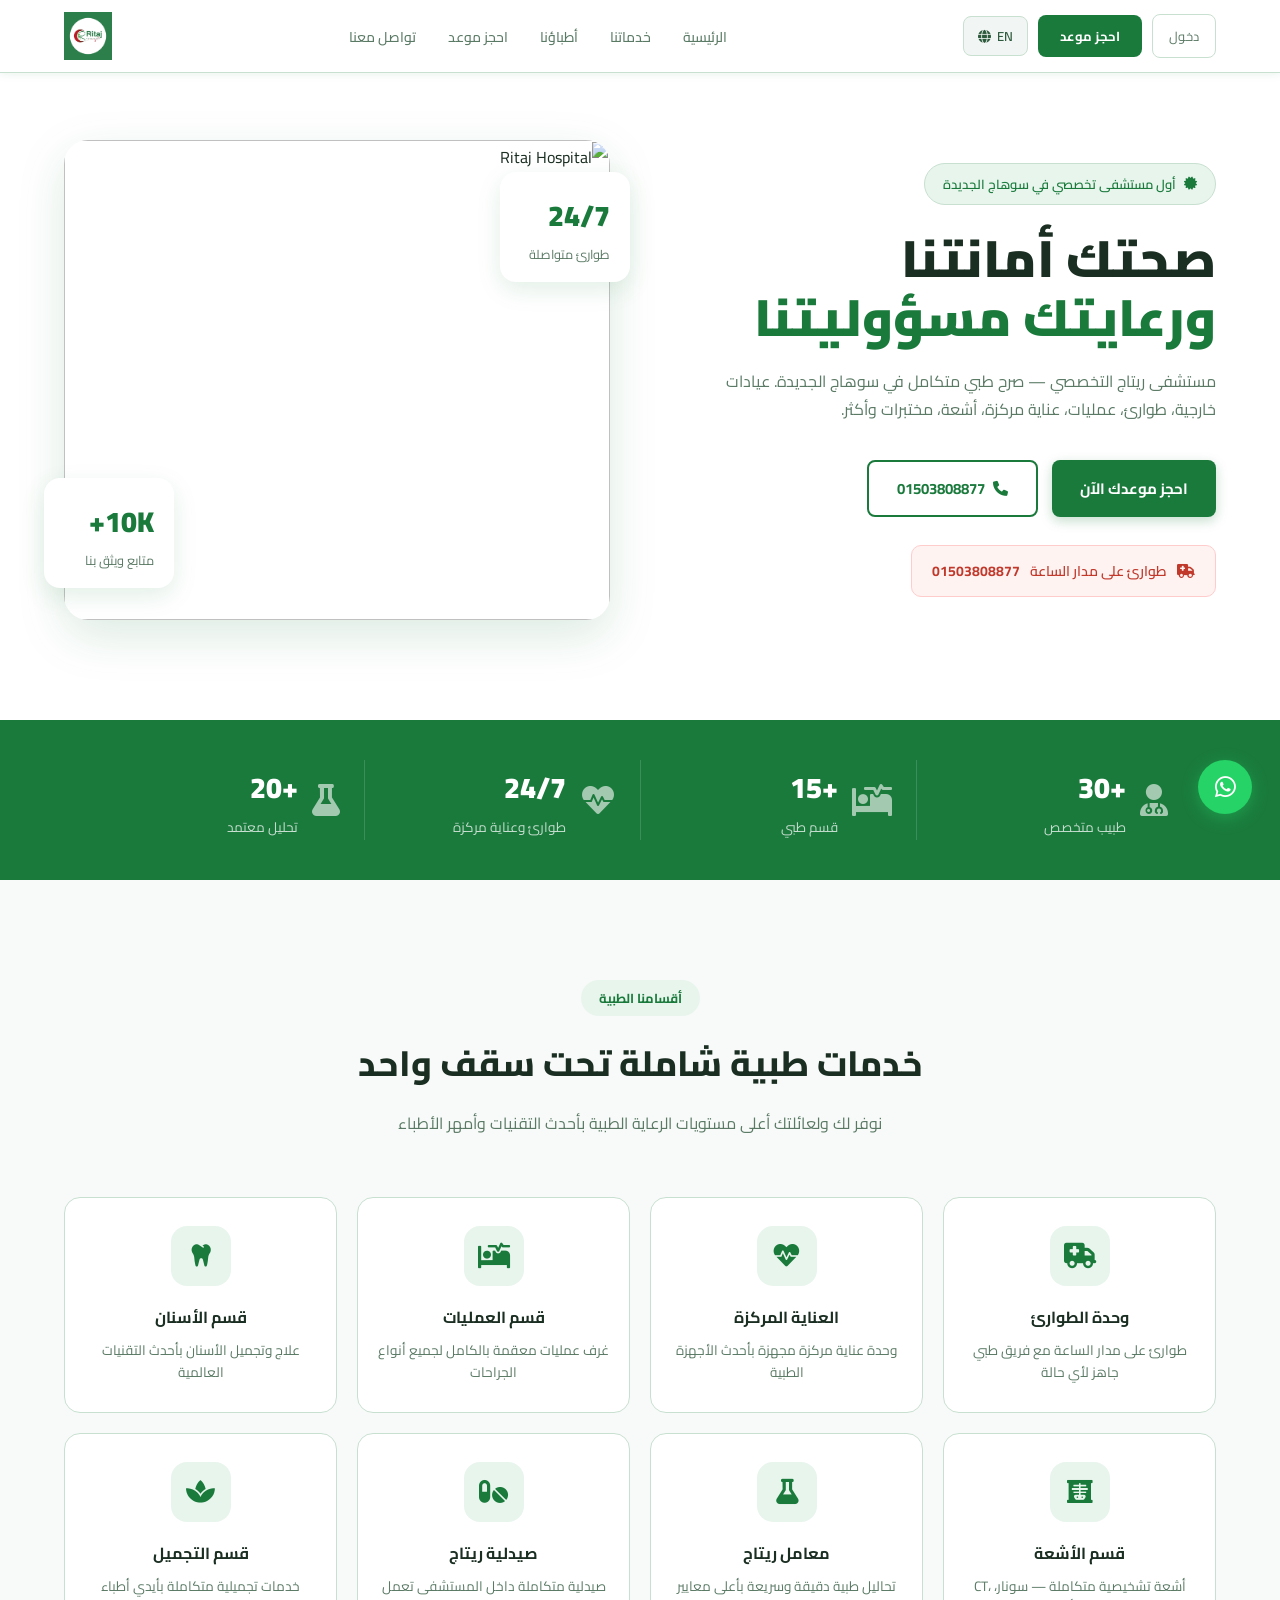
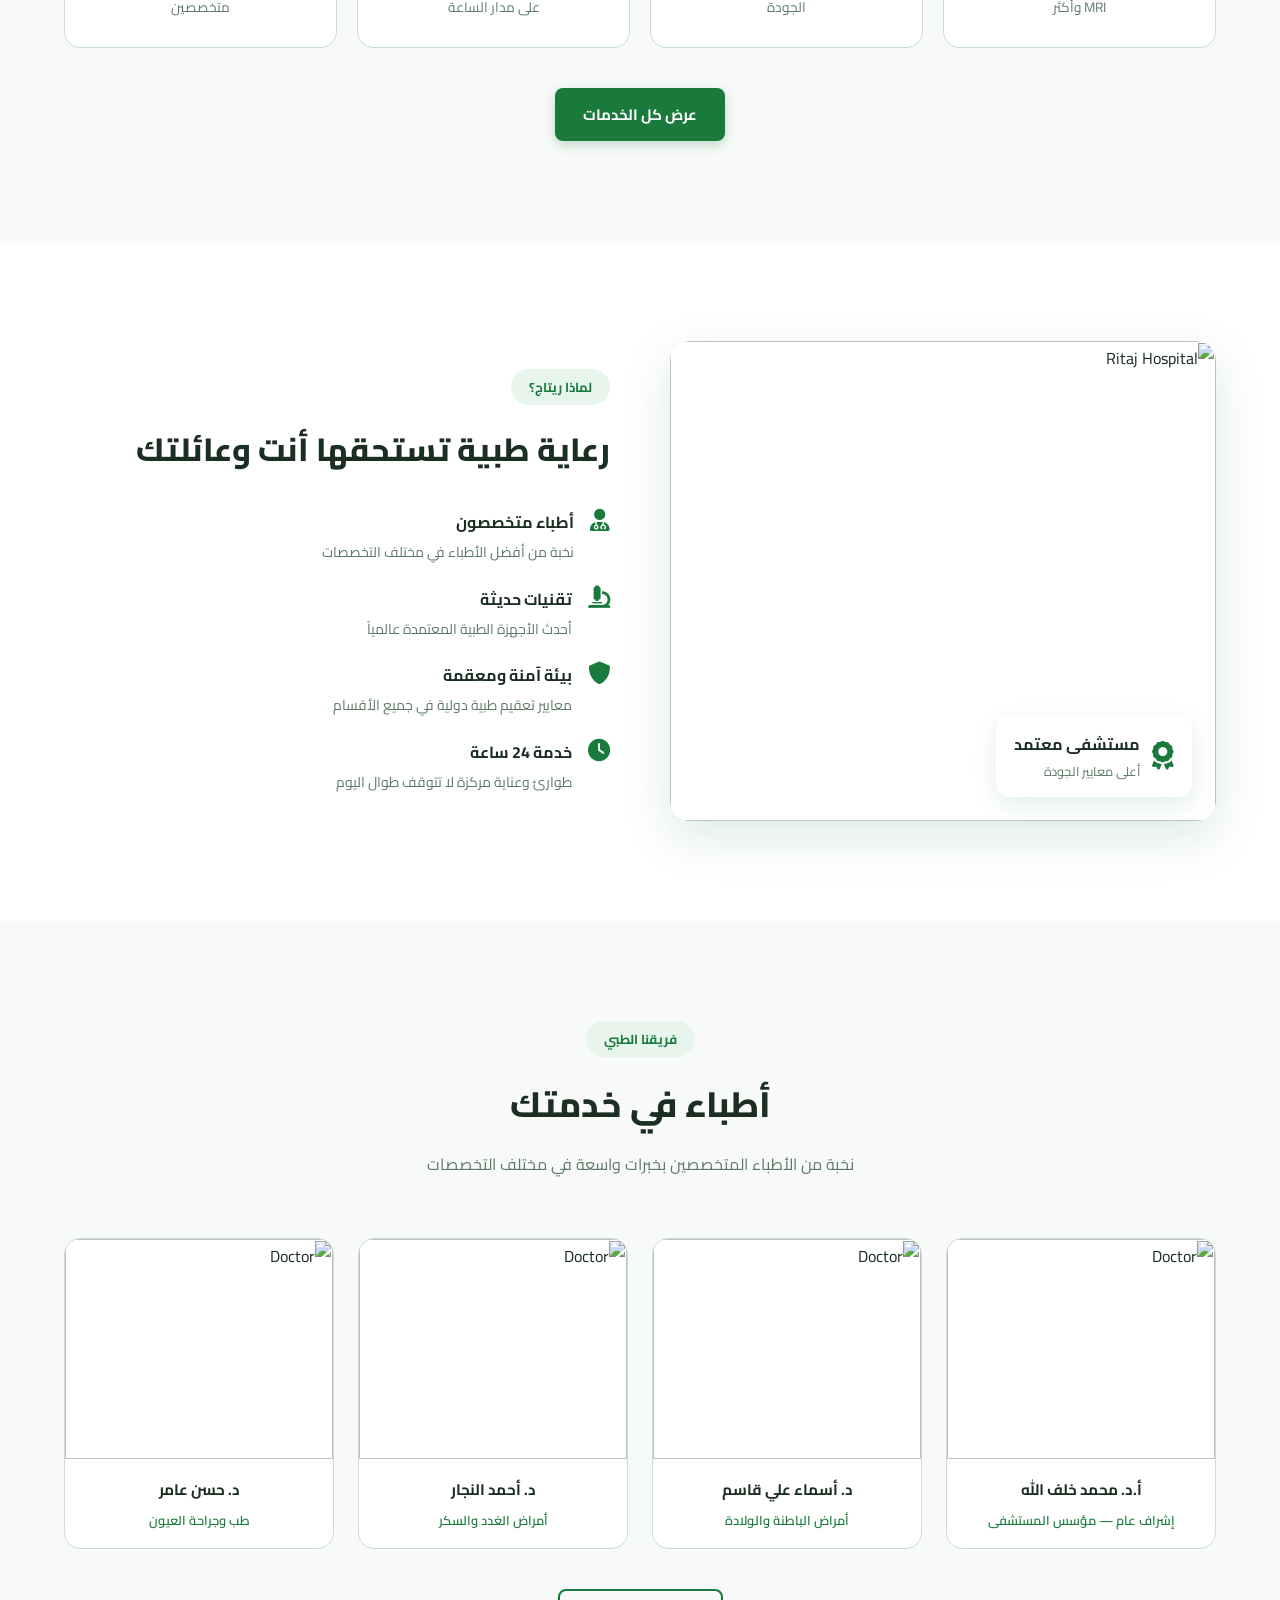
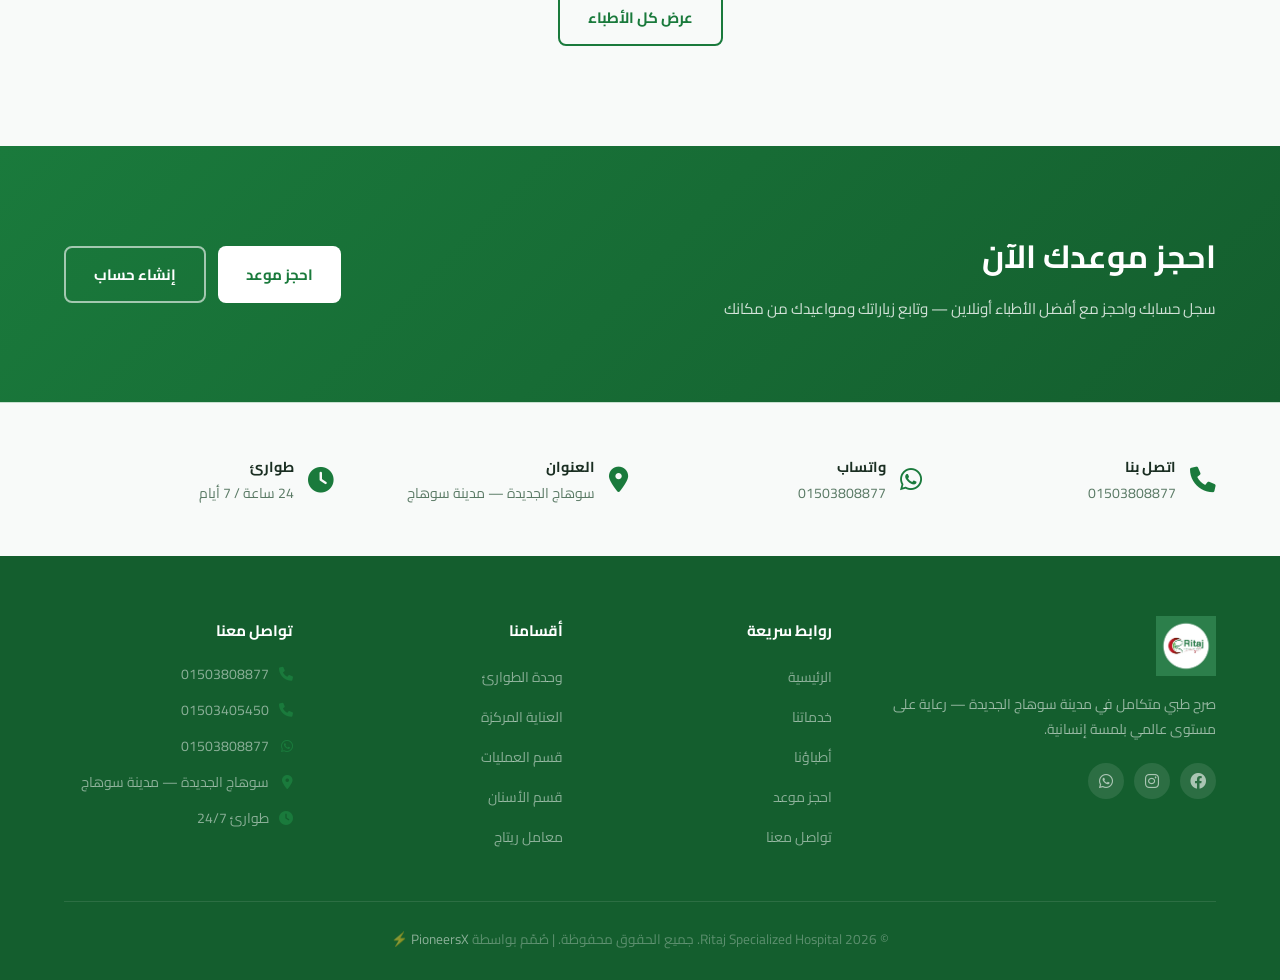
==== commit 717abeb9: "Update print statement to say 'Goodbye World'" ====
--- a/index.html
+++ b/index.html
@@ -1,344 +1,344 @@
-<!DOCTYPE html>
-<html lang="ar" dir="rtl" id="html-root">
-<head>
-  <meta charset="UTF-8">
-  <meta name="viewport" content="width=device-width, initial-scale=1.0">
-  <meta name="description" content="مستشفى ريتاج التخصصي — صرح طبي متكامل في سوهاج الجديدة">
-  <title>مستشفى ريتاج التخصصي | Ritaj Specialized Hospital</title>
-  <link rel="icon" type="image/png" href="assets/Logo.jpg">
-  <link href="https://cdnjs.cloudflare.com/ajax/libs/font-awesome/6.0.0/css/all.min.css" rel="stylesheet">
-  <link href="https://fonts.googleapis.com/css2?family=Cairo:wght@400;600;700;900&family=Inter:wght@400;500;600;700&display=swap" rel="stylesheet">
-  <link rel="stylesheet" href="css/style.css">
+<html lang="ar" dir="rtl" id="html-root"><head><style>body {transition: opacity ease-in 0.2s; }
+body[unresolved] {opacity: 0; display: block; overflow: hidden; position: relative; }
+</style>
+<meta charset="UTF-8">
+<meta name="viewport" content="width=device-width, initial-scale=1.0">
+<meta name="description" content="مستشفى ريتاج التخصصي — صرح طبي متكامل في سوهاج الجديدة">
+<title>مستشفى ريتاج التخصصي | Ritaj Specialized Hospital</title>
+<link rel="icon" type="image/png" href="assets/Logo.jpg">
+<link href="https://cdnjs.cloudflare.com/ajax/libs/font-awesome/6.0.0/css/all.min.css" rel="stylesheet">
+<link href="https://fonts.googleapis.com/css2?family=Cairo:wght@400;600;700;900&amp;family=Inter:wght@400;500;600;700&amp;display=swap" rel="stylesheet">
+<link rel="stylesheet" href="css/style.css">
 </head>
 <body>
 
-  <!-- NAVBAR -->
-  <nav id="navbar">
-    <div class="nav-inner">
-      <!-- Logo -->
-      <a href="index.html" class="nav-logo">
-        <img src="assets/Logo.jpg" alt="Ritaj Hospital"
-             onerror="this.outerHTML='<span class=logo-text>e<span>Ritaj</span></span>'">
-      </a>
-
-      <!-- Desktop Links -->
-      <ul class="nav-links" id="navLinks">
-        <li><a href="index.html"        data-ar="الرئيسية"    data-en="Home">الرئيسية</a></li>
-        <li><a href="services.html"     data-ar="خدماتنا"     data-en="Services">خدماتنا</a></li>
-        <li><a href="doctors.html"      data-ar="أطباؤنا"     data-en="Doctors">أطباؤنا</a></li>
-        <li><a href="appointment.html"  data-ar="احجز موعد"   data-en="Appointment">احجز موعد</a></li>
-        <li><a href="contact.html"      data-ar="تواصل معنا"  data-en="Contact">تواصل معنا</a></li>
-      </ul>
-
-      <!-- Nav Actions -->
-      <div class="nav-actions">
-        <!-- Lang Toggle -->
-        <button class="lang-toggle" id="langToggle" onclick="toggleLang()">
-          <i class="fas fa-globe"></i>
-          <span id="langLabel">EN</span>
-        </button>
-        <!-- Book CTA -->
-        <a href="appointment.html" class="nav-cta" data-ar="احجز موعد" data-en="Book Now">احجز موعد</a>
-        <!-- Patient Login -->
-        <a href="dashboard/index.html" class="nav-login" data-ar="دخول" data-en="Login">دخول</a>
-        <!-- Hamburger -->
-        <button class="hamburger" id="hamburger"><i class="fas fa-bars"></i></button>
-      </div>
-    </div>
-  </nav>
-
-  <!-- HERO — Half page split -->
-  <section class="hero" id="home">
-    <div class="hero-left">
-      <div class="hero-badge fade-in">
-        <i class="fas fa-certificate"></i>
-        <span data-ar="أول مستشفى تخصصي في سوهاج الجديدة" data-en="First Specialized Hospital in New Sohag">أول مستشفى تخصصي في سوهاج الجديدة</span>
-      </div>
-      <h1 class="fade-in">
-        <span data-ar="صحتك أمانتنا" data-en="Your Health, Our Trust">صحتك أمانتنا</span><br>
-        <span class="hero-sub" data-ar="ورعايتك مسؤوليتنا" data-en="Your Care, Our Responsibility">ورعايتك مسؤوليتنا</span>
-      </h1>
-      <p class="hero-desc fade-in" data-ar="مستشفى ريتاج التخصصي — صرح طبي متكامل في سوهاج الجديدة. عيادات خارجية، طوارئ، عمليات، عناية مركزة، أشعة، مختبرات وأكثر." data-en="Ritaj Specialized Hospital — a comprehensive medical facility in New Sohag. Outpatient clinics, emergency, surgery, ICU, radiology, labs and more.">
-        مستشفى ريتاج التخصصي — صرح طبي متكامل في سوهاج الجديدة. عيادات خارجية، طوارئ، عمليات، عناية مركزة، أشعة، مختبرات وأكثر.
-      </p>
-      <div class="hero-btns fade-in">
-        <a href="appointment.html" class="btn btn-primary" data-ar="احجز موعدك الآن" data-en="Book Appointment Now">احجز موعدك الآن</a>
-        <a href="tel:01503808877" class="btn btn-outline"><i class="fas fa-phone"></i> 01503808877</a>
-      </div>
-      <!-- Emergency strip -->
-      <div class="emergency-strip fade-in">
-        <i class="fas fa-ambulance"></i>
-        <span data-ar="طوارئ على مدار الساعة" data-en="24/7 Emergency">طوارئ على مدار الساعة</span>
-        <a href="tel:01503808877" dir="ltr">01503808877</a>
-      </div>
-    </div>
-    <div class="hero-right">
-      <img src="https://images.unsplash.com/photo-1519494026892-80bbd2d6fd0d?w=900&q=80" alt="Ritaj Hospital" class="hero-img">
-      <div class="hero-stat-card card-1 fade-in">
-        <div class="hsc-num">10K+</div>
-        <div class="hsc-label" data-ar="متابع ويثق بنا" data-en="Trust Us">متابع ويثق بنا</div>
-      </div>
-      <div class="hero-stat-card card-2 fade-in">
-        <div class="hsc-num">24/7</div>
-        <div class="hsc-label" data-ar="طوارئ متواصلة" data-en="Emergency">طوارئ متواصلة</div>
-      </div>
-    </div>
-  </section>
-
-  <!-- STATS STRIP -->
-  <section class="stats-strip">
-    <div class="container">
-      <div class="stats-grid">
-        <div class="stat fade-in"><i class="fas fa-user-md"></i><div><span class="sn">+30</span><span class="sl" data-ar="طبيب متخصص" data-en="Specialists">طبيب متخصص</span></div></div>
-        <div class="stat fade-in"><i class="fas fa-procedures"></i><div><span class="sn">+15</span><span class="sl" data-ar="قسم طبي" data-en="Departments">قسم طبي</span></div></div>
-        <div class="stat fade-in"><i class="fas fa-heartbeat"></i><div><span class="sn">24/7</span><span class="sl" data-ar="طوارئ وعناية مركزة" data-en="ER & ICU">طوارئ وعناية مركزة</span></div></div>
-        <div class="stat fade-in"><i class="fas fa-flask"></i><div><span class="sn">+20</span><span class="sl" data-ar="تحليل معتمد" data-en="Certified Tests">تحليل معتمد</span></div></div>
-      </div>
-    </div>
-  </section>
-
-  <!-- SERVICES OVERVIEW -->
-  <section class="section services-section" id="services">
-    <div class="container">
-      <div class="sec-header">
-        <div class="sec-tag" data-ar="أقسامنا الطبية" data-en="Our Departments">أقسامنا الطبية</div>
-        <h2 data-ar="خدمات طبية شاملة تحت سقف واحد" data-en="Comprehensive Medical Services Under One Roof">خدمات طبية شاملة تحت سقف واحد</h2>
-        <p data-ar="نوفر لك ولعائلتك أعلى مستويات الرعاية الطبية بأحدث التقنيات وأمهر الأطباء" data-en="We provide you and your family with the highest levels of medical care with the latest technologies and most skilled doctors">نوفر لك ولعائلتك أعلى مستويات الرعاية الطبية بأحدث التقنيات وأمهر الأطباء</p>
-      </div>
-      <div class="services-grid">
-        <div class="svc-card fade-in">
-          <div class="svc-icon"><i class="fas fa-ambulance"></i></div>
-          <h3 data-ar="وحدة الطوارئ" data-en="Emergency Unit">وحدة الطوارئ</h3>
-          <p data-ar="طوارئ على مدار الساعة مع فريق طبي جاهز لأي حالة" data-en="24/7 emergency with a medical team ready for any case">طوارئ على مدار الساعة مع فريق طبي جاهز لأي حالة</p>
-        </div>
-        <div class="svc-card fade-in">
-          <div class="svc-icon"><i class="fas fa-heartbeat"></i></div>
-          <h3 data-ar="العناية المركزة" data-en="ICU">العناية المركزة</h3>
-          <p data-ar="وحدة عناية مركزة مجهزة بأحدث الأجهزة الطبية" data-en="ICU equipped with the latest medical devices">وحدة عناية مركزة مجهزة بأحدث الأجهزة الطبية</p>
-        </div>
-        <div class="svc-card fade-in">
-          <div class="svc-icon"><i class="fas fa-procedures"></i></div>
-          <h3 data-ar="قسم العمليات" data-en="Surgery">قسم العمليات</h3>
-          <p data-ar="غرف عمليات معقمة بالكامل لجميع أنواع الجراحات" data-en="Fully sterilized operating rooms for all types of surgeries">غرف عمليات معقمة بالكامل لجميع أنواع الجراحات</p>
-        </div>
-        <div class="svc-card fade-in">
-          <div class="svc-icon"><i class="fas fa-tooth"></i></div>
-          <h3 data-ar="قسم الأسنان" data-en="Dental">قسم الأسنان</h3>
-          <p data-ar="علاج وتجميل الأسنان بأحدث التقنيات العالمية" data-en="Dental treatment and cosmetics with the latest global technologies">علاج وتجميل الأسنان بأحدث التقنيات العالمية</p>
-        </div>
-        <div class="svc-card fade-in">
-          <div class="svc-icon"><i class="fas fa-x-ray"></i></div>
-          <h3 data-ar="قسم الأشعة" data-en="Radiology">قسم الأشعة</h3>
-          <p data-ar="أشعة تشخيصية متكاملة — سونار، CT، MRI وأكثر" data-en="Comprehensive diagnostic radiology — ultrasound, CT, MRI and more">أشعة تشخيصية متكاملة — سونار، CT، MRI وأكثر</p>
-        </div>
-        <div class="svc-card fade-in">
-          <div class="svc-icon"><i class="fas fa-flask"></i></div>
-          <h3 data-ar="معامل ريتاج" data-en="Ritaj Labs">معامل ريتاج</h3>
-          <p data-ar="تحاليل طبية دقيقة وسريعة بأعلى معايير الجودة" data-en="Accurate and fast medical tests with the highest quality standards">تحاليل طبية دقيقة وسريعة بأعلى معايير الجودة</p>
-        </div>
-        <div class="svc-card fade-in">
-          <div class="svc-icon"><i class="fas fa-pills"></i></div>
-          <h3 data-ar="صيدلية ريتاج" data-en="Ritaj Pharmacy">صيدلية ريتاج</h3>
-          <p data-ar="صيدلية متكاملة داخل المستشفى تعمل على مدار الساعة" data-en="Full pharmacy inside the hospital operating around the clock">صيدلية متكاملة داخل المستشفى تعمل على مدار الساعة</p>
-        </div>
-        <div class="svc-card fade-in">
-          <div class="svc-icon"><i class="fas fa-spa"></i></div>
-          <h3 data-ar="قسم التجميل" data-en="Cosmetics">قسم التجميل</h3>
-          <p data-ar="خدمات تجميلية متكاملة بأيدي أطباء متخصصين" data-en="Comprehensive cosmetic services by specialized doctors">خدمات تجميلية متكاملة بأيدي أطباء متخصصين</p>
-        </div>
-      </div>
-      <div style="text-align:center;margin-top:40px">
-        <a href="services.html" class="btn btn-primary" data-ar="عرض كل الخدمات" data-en="View All Services">عرض كل الخدمات</a>
-      </div>
-    </div>
-  </section>
-
-  <!-- WHY RITAJ -->
-  <section class="section why-section">
-    <div class="container">
-      <div class="why-inner">
-        <div class="why-img fade-in">
-          <img src="https://images.unsplash.com/photo-1504439468489-c8920d796a29?w=800&q=80" alt="Ritaj Hospital">
-          <div class="why-badge">
-            <i class="fas fa-award"></i>
-            <div>
-              <strong data-ar="مستشفى معتمد" data-en="Accredited Hospital">مستشفى معتمد</strong>
-              <span data-ar="أعلى معايير الجودة" data-en="Highest Quality Standards">أعلى معايير الجودة</span>
-            </div>
-          </div>
-        </div>
-        <div class="why-content">
-          <div class="sec-tag" data-ar="لماذا ريتاج؟" data-en="Why Ritaj?">لماذا ريتاج؟</div>
-          <h2 data-ar="رعاية طبية تستحقها أنت وعائلتك" data-en="Medical Care You and Your Family Deserve">رعاية طبية تستحقها أنت وعائلتك</h2>
-          <div class="why-features">
-            <div class="wf fade-in"><i class="fas fa-user-md"></i><div><h4 data-ar="أطباء متخصصون" data-en="Specialist Doctors">أطباء متخصصون</h4><p data-ar="نخبة من أفضل الأطباء في مختلف التخصصات" data-en="Elite doctors in various specialties">نخبة من أفضل الأطباء في مختلف التخصصات</p></div></div>
-            <div class="wf fade-in"><i class="fas fa-microscope"></i><div><h4 data-ar="تقنيات حديثة" data-en="Modern Technology">تقنيات حديثة</h4><p data-ar="أحدث الأجهزة الطبية المعتمدة عالمياً" data-en="Latest internationally certified medical devices">أحدث الأجهزة الطبية المعتمدة عالمياً</p></div></div>
-            <div class="wf fade-in"><i class="fas fa-shield-alt"></i><div><h4 data-ar="بيئة آمنة ومعقمة" data-en="Safe & Sterile Environment">بيئة آمنة ومعقمة</h4><p data-ar="معايير تعقيم طبية دولية في جميع الأقسام" data-en="International sterilization standards across all departments">معايير تعقيم طبية دولية في جميع الأقسام</p></div></div>
-            <div class="wf fade-in"><i class="fas fa-clock"></i><div><h4 data-ar="خدمة 24 ساعة" data-en="24/7 Service">خدمة 24 ساعة</h4><p data-ar="طوارئ وعناية مركزة لا تتوقف طوال اليوم" data-en="Non-stop emergency and ICU all day">طوارئ وعناية مركزة لا تتوقف طوال اليوم</p></div></div>
-          </div>
-        </div>
-      </div>
-    </div>
-  </section>
-
-  <!-- DOCTORS PREVIEW -->
-  <section class="section doctors-section">
-    <div class="container">
-      <div class="sec-header">
-        <div class="sec-tag" data-ar="فريقنا الطبي" data-en="Our Medical Team">فريقنا الطبي</div>
-        <h2 data-ar="أطباء في خدمتك" data-en="Doctors at Your Service">أطباء في خدمتك</h2>
-        <p data-ar="نخبة من الأطباء المتخصصين بخبرات واسعة في مختلف التخصصات" data-en="Elite specialized doctors with extensive experience in various fields">نخبة من الأطباء المتخصصين بخبرات واسعة في مختلف التخصصات</p>
-      </div>
-      <div class="doctors-grid">
-        <div class="doc-card fade-in">
-          <div class="doc-img"><img src="https://images.unsplash.com/photo-1612349317150-e413f6a5b16d?w=400&q=80" alt="Doctor" loading="lazy"></div>
-          <div class="doc-body"><h3>أ.د. محمد خلف الله</h3><p data-ar="إشراف عام — مؤسس المستشفى" data-en="General Supervisor — Hospital Founder">إشراف عام — مؤسس المستشفى</p></div>
-        </div>
-        <div class="doc-card fade-in">
-          <div class="doc-img"><img src="https://images.unsplash.com/photo-1594824476967-48c8b964273f?w=400&q=80" alt="Doctor" loading="lazy"></div>
-          <div class="doc-body"><h3>د. أسماء علي قاسم</h3><p data-ar="أمراض الباطنة والولادة" data-en="Internal Medicine & Obstetrics">أمراض الباطنة والولادة</p></div>
-        </div>
-        <div class="doc-card fade-in">
-          <div class="doc-img"><img src="https://images.unsplash.com/photo-1622253692010-333f2da6031d?w=400&q=80" alt="Doctor" loading="lazy"></div>
-          <div class="doc-body"><h3>د. أحمد النجار</h3><p data-ar="أمراض الغدد والسكر" data-en="Endocrinology & Diabetes">أمراض الغدد والسكر</p></div>
-        </div>
-        <div class="doc-card fade-in">
-          <div class="doc-img"><img src="https://images.unsplash.com/photo-1559839734-2b71ea197ec2?w=400&q=80" alt="Doctor" loading="lazy"></div>
-          <div class="doc-body"><h3>د. حسن عامر</h3><p data-ar="طب وجراحة العيون" data-en="Ophthalmology & Eye Surgery">طب وجراحة العيون</p></div>
-        </div>
-      </div>
-      <div style="text-align:center;margin-top:40px">
-        <a href="doctors.html" class="btn btn-outline-green" data-ar="عرض كل الأطباء" data-en="View All Doctors">عرض كل الأطباء</a>
-      </div>
-    </div>
-  </section>
-
-  <!-- BOOK APPOINTMENT CTA -->
-  <section class="book-cta">
-    <div class="container">
-      <div class="book-cta-inner">
-        <div>
-          <h2 data-ar="احجز موعدك الآن" data-en="Book Your Appointment Now">احجز موعدك الآن</h2>
-          <p data-ar="سجل حسابك واحجز مع أفضل الأطباء أونلاين — وتابع زياراتك ومواعيدك من مكانك" data-en="Register and book with the best doctors online — track your visits and appointments from anywhere">سجل حسابك واحجز مع أفضل الأطباء أونلاين — وتابع زياراتك ومواعيدك من مكانك</p>
-        </div>
-        <div class="book-cta-btns">
-          <a href="appointment.html" class="btn btn-white" data-ar="احجز موعد" data-en="Book Now">احجز موعد</a>
-          <a href="dashboard/register.html" class="btn btn-outline-white" data-ar="إنشاء حساب" data-en="Create Account">إنشاء حساب</a>
-        </div>
-      </div>
-    </div>
-  </section>
-
-  <!-- CONTACT STRIP -->
-  <section class="contact-strip">
-    <div class="container">
-      <div class="contact-strip-grid">
-        <div class="cs-item"><i class="fas fa-phone"></i><div><span data-ar="اتصل بنا" data-en="Call Us">اتصل بنا</span><a href="tel:01503808877" dir="ltr">01503808877</a></div></div>
-        <div class="cs-item"><i class="fab fa-whatsapp"></i><div><span data-ar="واتساب" data-en="WhatsApp">واتساب</span><a href="https://wa.me/201503808877" target="_blank" dir="ltr">01503808877</a></div></div>
-        <div class="cs-item"><i class="fas fa-map-marker-alt"></i><div><span data-ar="العنوان" data-en="Address">العنوان</span><span data-ar="سوهاج الجديدة — مدينة سوهاج" data-en="New Sohag — Sohag City">سوهاج الجديدة — مدينة سوهاج</span></div></div>
-        <div class="cs-item"><i class="fas fa-clock"></i><div><span data-ar="طوارئ" data-en="Emergency">طوارئ</span><span data-ar="24 ساعة / 7 أيام" data-en="24 Hours / 7 Days">24 ساعة / 7 أيام</span></div></div>
-      </div>
-    </div>
-  </section>
-
-  <!-- FOOTER -->
-  <footer>
-    <div class="container">
-      <div class="footer-grid">
-        <div class="footer-brand">
-          <img src="assets/Logo.jpg" alt="Ritaj" style="height:60px;margin-bottom:16px"
-               onerror="this.outerHTML='<div style=font-size:24px;font-weight:900;color:#fff>eRitaj</div>'">
-          <p data-ar="صرح طبي متكامل في مدينة سوهاج الجديدة — رعاية على مستوى عالمي بلمسة إنسانية." data-en="A comprehensive medical facility in New Sohag — world-class care with a human touch.">صرح طبي متكامل في مدينة سوهاج الجديدة — رعاية على مستوى عالمي بلمسة إنسانية.</p>
-          <div class="footer-social">
-            <a href="https://www.facebook.com/RitajHospital" target="_blank"><i class="fab fa-facebook"></i></a>
-            <a href="https://www.instagram.com/ritajhospital/" target="_blank"><i class="fab fa-instagram"></i></a>
-            <a href="https://wa.me/201503808877" target="_blank"><i class="fab fa-whatsapp"></i></a>
-          </div>
-        </div>
-        <div class="footer-links">
-          <h4 data-ar="روابط سريعة" data-en="Quick Links">روابط سريعة</h4>
-          <ul>
-            <li><a href="index.html"       data-ar="الرئيسية"   data-en="Home">الرئيسية</a></li>
-            <li><a href="services.html"    data-ar="خدماتنا"    data-en="Services">خدماتنا</a></li>
-            <li><a href="doctors.html"     data-ar="أطباؤنا"    data-en="Doctors">أطباؤنا</a></li>
-            <li><a href="appointment.html" data-ar="احجز موعد"  data-en="Book Appointment">احجز موعد</a></li>
-            <li><a href="contact.html"     data-ar="تواصل معنا" data-en="Contact">تواصل معنا</a></li>
-          </ul>
-        </div>
-        <div class="footer-links">
-          <h4 data-ar="أقسامنا" data-en="Departments">أقسامنا</h4>
-          <ul>
-            <li><a href="services.html" data-ar="وحدة الطوارئ"    data-en="Emergency">وحدة الطوارئ</a></li>
-            <li><a href="services.html" data-ar="العناية المركزة"  data-en="ICU">العناية المركزة</a></li>
-            <li><a href="services.html" data-ar="قسم العمليات"     data-en="Surgery">قسم العمليات</a></li>
-            <li><a href="services.html" data-ar="قسم الأسنان"      data-en="Dental">قسم الأسنان</a></li>
-            <li><a href="services.html" data-ar="معامل ريتاج"      data-en="Ritaj Labs">معامل ريتاج</a></li>
-          </ul>
-        </div>
-        <div class="footer-contact">
-          <h4 data-ar="تواصل معنا" data-en="Contact Us">تواصل معنا</h4>
-          <p><i class="fas fa-phone"></i> <a href="tel:01503808877" dir="ltr">01503808877</a></p>
-          <p><i class="fas fa-phone"></i> <a href="tel:01503405450" dir="ltr">01503405450</a></p>
-          <p><i class="fab fa-whatsapp"></i> <a href="https://wa.me/201503808877" target="_blank" dir="ltr">01503808877</a></p>
-          <p><i class="fas fa-map-marker-alt"></i> <span data-ar="سوهاج الجديدة — مدينة سوهاج" data-en="New Sohag City">سوهاج الجديدة — مدينة سوهاج</span></p>
-          <p><i class="fas fa-clock"></i> <span data-ar="طوارئ 24/7" data-en="Emergency 24/7">طوارئ 24/7</span></p>
-        </div>
-      </div>
-      <div class="footer-bottom">
-        <p>© 2026 Ritaj Specialized Hospital. <span data-ar="جميع الحقوق محفوظة" data-en="All Rights Reserved">جميع الحقوق محفوظة</span>. | <span data-ar="صُمّم بواسطة" data-en="Designed by">صُمّم بواسطة</span> <a href="https://pioneersxai.github.io/PioneersX-agency-Egy-Sa/" target="_blank">PioneersX ⚡</a></p>
-      </div>
-    </div>
-  </footer>
-
-  <a href="https://wa.me/201503808877" class="wa-float" target="_blank"><i class="fab fa-whatsapp"></i></a>
-  <a href="#" class="scroll-top" id="scrollTop"><i class="fas fa-arrow-up"></i></a>
-
-  <script src="js/main.js"></script>
-  <script>
-  // ── LANGUAGE TOGGLE ──
-  let currentLang = 'ar';
-
-  function toggleLang() {
-    currentLang = currentLang === 'ar' ? 'en' : 'ar';
-    const isAr = currentLang === 'ar';
-    document.getElementById('html-root').lang = currentLang;
-    document.getElementById('html-root').dir  = isAr ? 'rtl' : 'ltr';
-    document.getElementById('langLabel').textContent = isAr ? 'EN' : 'عر';
-
-    document.querySelectorAll('[data-ar]').forEach(el => {
-      el.textContent = isAr ? el.dataset.ar : el.dataset.en;
-    });
-
-    localStorage.setItem('ritaj-lang', currentLang);
-  }
-
-  // Restore saved language
-  window.addEventListener('DOMContentLoaded', () => {
-    const saved = localStorage.getItem('ritaj-lang');
-    if (saved && saved !== 'ar') toggleLang();
-  });
-
-  // Nav scroll
-  window.addEventListener('scroll', () => {
-    document.getElementById('navbar').classList.toggle('scrolled', scrollY > 60);
-    document.getElementById('scrollTop').classList.toggle('show', scrollY > 400);
-  });
-
-  // Hamburger
-  document.getElementById('hamburger').addEventListener('click', () => {
-    document.getElementById('navLinks').classList.toggle('open');
-  });
-
-  // Fade in
-  const obs = new IntersectionObserver(entries => {
-    entries.forEach(e => { if(e.isIntersecting) e.target.classList.add('visible'); });
-  }, {threshold:0.1});
-  document.querySelectorAll('.fade-in').forEach(el => obs.observe(el));
-
-  // Scroll top
-  document.getElementById('scrollTop').addEventListener('click', e => {
-    e.preventDefault(); window.scrollTo({top:0,behavior:'smooth'});
-  });
-  </script>
-</body>
-</html>
+<!-- NAVBAR -->
+<nav id="navbar">
+<div class="nav-inner">
+<!-- Logo -->
+<a href="index.html" class="nav-logo">
+<img src="assets/Logo.jpg" alt="Ritaj Hospital" onerror="this.outerHTML='<span class=logo-text>e<span>Ritaj</span></span>'">
+</a>
+
+<!-- Desktop Links -->
+<ul class="nav-links" id="navLinks">
+<li><a href="index.html" data-ar="الرئيسية" data-en="Home">الرئيسية</a></li>
+<li><a href="services.html" data-ar="خدماتنا" data-en="Services">خدماتنا</a></li>
+<li><a href="doctors.html" data-ar="أطباؤنا" data-en="Doctors">أطباؤنا</a></li>
+<li><a href="appointment.html" data-ar="احجز موعد" data-en="Appointment">احجز موعد</a></li>
+<li><a href="contact.html" data-ar="تواصل معنا" data-en="Contact">تواصل معنا</a></li>
+</ul>
+
+<!-- Nav Actions -->
+<div class="nav-actions">
+<!-- Lang Toggle -->
+<button class="lang-toggle" id="langToggle" onclick="toggleLang()">
+<i class="fas fa-globe"></i>
+<span id="langLabel">EN</span>
+</button>
+<!-- Book CTA -->
+<a href="appointment.html" class="nav-cta" data-ar="احجز موعد" data-en="Book Now">احجز موعد</a>
+<!-- Patient Login -->
+<a href="dashboard/index.html" class="nav-login" data-ar="دخول" data-en="Login">دخول</a>
+<!-- Hamburger -->
+<button class="hamburger" id="hamburger"><i class="fas fa-bars"></i></button>
+</div>
+</div>
+</nav>
+
+<!-- HERO — Half page split -->
+<section class="hero" id="home">
+<div class="hero-left">
+<div class="hero-badge fade-in">
+<i class="fas fa-certificate"></i>
+<span data-ar="أول مستشفى تخصصي في سوهاج الجديدة" data-en="First Specialized Hospital in New Sohag">أول مستشفى تخصصي في سوهاج الجديدة</span>
+</div>
+<h1 class="fade-in">
+<span data-ar="صحتك أمانتنا" data-en="Your Health, Our Trust">صحتك أمانتنا</span><br>
+<span class="hero-sub" data-ar="ورعايتك مسؤوليتنا" data-en="Your Care, Our Responsibility">ورعايتك مسؤوليتنا</span>
+</h1>
+<p class="hero-desc fade-in" data-ar="مستشفى ريتاج التخصصي — صرح طبي متكامل في سوهاج الجديدة. عيادات خارجية، طوارئ، عمليات، عناية مركزة، أشعة، مختبرات وأكثر." data-en="Ritaj Specialized Hospital — a comprehensive medical facility in New Sohag. Outpatient clinics, emergency, surgery, ICU, radiology, labs and more.">
+مستشفى ريتاج التخصصي — صرح طبي متكامل في سوهاج الجديدة. عيادات خارجية، طوارئ، عمليات، عناية مركزة، أشعة، مختبرات وأكثر.
+</p>
+<div class="hero-btns fade-in">
+<a href="appointment.html" class="btn btn-primary" data-ar="احجز موعدك الآن" data-en="Book Appointment Now">احجز موعدك الآن</a>
+<a href="tel:01503808877" class="btn btn-outline"><i class="fas fa-phone"></i> 01503808877</a>
+</div>
+<!-- Emergency strip -->
+<div class="emergency-strip fade-in">
+<i class="fas fa-ambulance"></i>
+<span data-ar="طوارئ على مدار الساعة" data-en="24/7 Emergency">طوارئ على مدار الساعة</span>
+<a href="tel:01503808877" dir="ltr">01503808877</a>
+</div>
+</div>
+<div class="hero-right">
+<img src="https://images.unsplash.com/photo-1519494026892-80bbd2d6fd0d?w=900&amp;q=80" alt="Ritaj Hospital" class="hero-img">
+<div class="hero-stat-card card-1 fade-in">
+<div class="hsc-num">10K+</div>
+<div class="hsc-label" data-ar="متابع ويثق بنا" data-en="Trust Us">متابع ويثق بنا</div>
+</div>
+<div class="hero-stat-card card-2 fade-in">
+<div class="hsc-num">24/7</div>
+<div class="hsc-label" data-ar="طوارئ متواصلة" data-en="Emergency">طوارئ متواصلة</div>
+</div>
+</div>
+</section>
+
+<!-- STATS STRIP -->
+<section class="stats-strip">
+<div class="container">
+<div class="stats-grid">
+<div class="stat fade-in"><i class="fas fa-user-md"></i><div><span class="sn">+30</span><span class="sl" data-ar="طبيب متخصص" data-en="Specialists">طبيب متخصص</span></div></div>
+<div class="stat fade-in"><i class="fas fa-procedures"></i><div><span class="sn">+15</span><span class="sl" data-ar="قسم طبي" data-en="Departments">قسم طبي</span></div></div>
+<div class="stat fade-in"><i class="fas fa-heartbeat"></i><div><span class="sn">24/7</span><span class="sl" data-ar="طوارئ وعناية مركزة" data-en="ER &amp; ICU">طوارئ وعناية مركزة</span></div></div>
+<div class="stat fade-in"><i class="fas fa-flask"></i><div><span class="sn">+20</span><span class="sl" data-ar="تحليل معتمد" data-en="Certified Tests">تحليل معتمد</span></div></div>
+</div>
+</div>
+</section>
+
+<!-- SERVICES OVERVIEW -->
+<section class="section services-section" id="services">
+<div class="container">
+<div class="sec-header">
+<div class="sec-tag" data-ar="أقسامنا الطبية" data-en="Our Departments">أقسامنا الطبية</div>
+<h2 data-ar="خدمات طبية شاملة تحت سقف واحد" data-en="Comprehensive Medical Services Under One Roof">خدمات طبية شاملة تحت سقف واحد</h2>
+<p data-ar="نوفر لك ولعائلتك أعلى مستويات الرعاية الطبية بأحدث التقنيات وأمهر الأطباء" data-en="We provide you and your family with the highest levels of medical care with the latest technologies and most skilled doctors">نوفر لك ولعائلتك أعلى مستويات الرعاية الطبية بأحدث التقنيات وأمهر الأطباء</p>
+</div>
+<div class="services-grid">
+<div class="svc-card fade-in">
+<div class="svc-icon"><i class="fas fa-ambulance"></i></div>
+<h3 data-ar="وحدة الطوارئ" data-en="Emergency Unit">وحدة الطوارئ</h3>
+<p data-ar="طوارئ على مدار الساعة مع فريق طبي جاهز لأي حالة" data-en="24/7 emergency with a medical team ready for any case">طوارئ على مدار الساعة مع فريق طبي جاهز لأي حالة</p>
+</div>
+<div class="svc-card fade-in">
+<div class="svc-icon"><i class="fas fa-heartbeat"></i></div>
+<h3 data-ar="العناية المركزة" data-en="ICU">العناية المركزة</h3>
+<p data-ar="وحدة عناية مركزة مجهزة بأحدث الأجهزة الطبية" data-en="ICU equipped with the latest medical devices">وحدة عناية مركزة مجهزة بأحدث الأجهزة الطبية</p>
+</div>
+<div class="svc-card fade-in">
+<div class="svc-icon"><i class="fas fa-procedures"></i></div>
+<h3 data-ar="قسم العمليات" data-en="Surgery">قسم العمليات</h3>
+<p data-ar="غرف عمليات معقمة بالكامل لجميع أنواع الجراحات" data-en="Fully sterilized operating rooms for all types of surgeries">غرف عمليات معقمة بالكامل لجميع أنواع الجراحات</p>
+</div>
+<div class="svc-card fade-in">
+<div class="svc-icon"><i class="fas fa-tooth"></i></div>
+<h3 data-ar="قسم الأسنان" data-en="Dental">قسم الأسنان</h3>
+<p data-ar="علاج وتجميل الأسنان بأحدث التقنيات العالمية" data-en="Dental treatment and cosmetics with the latest global technologies">علاج وتجميل الأسنان بأحدث التقنيات العالمية</p>
+</div>
+<div class="svc-card fade-in">
+<div class="svc-icon"><i class="fas fa-x-ray"></i></div>
+<h3 data-ar="قسم الأشعة" data-en="Radiology">قسم الأشعة</h3>
+<p data-ar="أشعة تشخيصية متكاملة — سونار، CT، MRI وأكثر" data-en="Comprehensive diagnostic radiology — ultrasound, CT, MRI and more">أشعة تشخيصية متكاملة — سونار، CT، MRI وأكثر</p>
+</div>
+<div class="svc-card fade-in">
+<div class="svc-icon"><i class="fas fa-flask"></i></div>
+<h3 data-ar="معامل ريتاج" data-en="Ritaj Labs">معامل ريتاج</h3>
+<p data-ar="تحاليل طبية دقيقة وسريعة بأعلى معايير الجودة" data-en="Accurate and fast medical tests with the highest quality standards">تحاليل طبية دقيقة وسريعة بأعلى معايير الجودة</p>
+</div>
+<div class="svc-card fade-in">
+<div class="svc-icon"><i class="fas fa-pills"></i></div>
+<h3 data-ar="صيدلية ريتاج" data-en="Ritaj Pharmacy">صيدلية ريتاج</h3>
+<p data-ar="صيدلية متكاملة داخل المستشفى تعمل على مدار الساعة" data-en="Full pharmacy inside the hospital operating around the clock">صيدلية متكاملة داخل المستشفى تعمل على مدار الساعة</p>
+</div>
+<div class="svc-card fade-in">
+<div class="svc-icon"><i class="fas fa-spa"></i></div>
+<h3 data-ar="قسم التجميل" data-en="Cosmetics">قسم التجميل</h3>
+<p data-ar="خدمات تجميلية متكاملة بأيدي أطباء متخصصين" data-en="Comprehensive cosmetic services by specialized doctors">خدمات تجميلية متكاملة بأيدي أطباء متخصصين</p>
+</div>
+</div>
+<div style="text-align:center;margin-top:40px">
+<a href="services.html" class="btn btn-primary" data-ar="عرض كل الخدمات" data-en="View All Services">عرض كل الخدمات</a>
+</div>
+</div>
+</section>
+
+<!-- WHY RITAJ -->
+<section class="section why-section">
+<div class="container">
+<div class="why-inner">
+<div class="why-img fade-in">
+<img src="https://images.unsplash.com/photo-1504439468489-c8920d796a29?w=800&amp;q=80" alt="Ritaj Hospital">
+<div class="why-badge">
+<i class="fas fa-award"></i>
+<div>
+<strong data-ar="مستشفى معتمد" data-en="Accredited Hospital">مستشفى معتمد</strong>
+<span data-ar="أعلى معايير الجودة" data-en="Highest Quality Standards">أعلى معايير الجودة</span>
+</div>
+</div>
+</div>
+<div class="why-content">
+<div class="sec-tag" data-ar="لماذا ريتاج؟" data-en="Why Ritaj?">لماذا ريتاج؟</div>
+<h2 data-ar="رعاية طبية تستحقها أنت وعائلتك" data-en="Medical Care You and Your Family Deserve">رعاية طبية تستحقها أنت وعائلتك</h2>
+<div class="why-features">
+<div class="wf fade-in"><i class="fas fa-user-md"></i><div><h4 data-ar="أطباء متخصصون" data-en="Specialist Doctors">أطباء متخصصون</h4><p data-ar="نخبة من أفضل الأطباء في مختلف التخصصات" data-en="Elite doctors in various specialties">نخبة من أفضل الأطباء في مختلف التخصصات</p></div></div>
+<div class="wf fade-in"><i class="fas fa-microscope"></i><div><h4 data-ar="تقنيات حديثة" data-en="Modern Technology">تقنيات حديثة</h4><p data-ar="أحدث الأجهزة الطبية المعتمدة عالمياً" data-en="Latest internationally certified medical devices">أحدث الأجهزة الطبية المعتمدة عالمياً</p></div></div>
+<div class="wf fade-in"><i class="fas fa-shield-alt"></i><div><h4 data-ar="بيئة آمنة ومعقمة" data-en="Safe &amp; Sterile Environment">بيئة آمنة ومعقمة</h4><p data-ar="معايير تعقيم طبية دولية في جميع الأقسام" data-en="International sterilization standards across all departments">معايير تعقيم طبية دولية في جميع الأقسام</p></div></div>
+<div class="wf fade-in"><i class="fas fa-clock"></i><div><h4 data-ar="خدمة 24 ساعة" data-en="24/7 Service">خدمة 24 ساعة</h4><p data-ar="طوارئ وعناية مركزة لا تتوقف طوال اليوم" data-en="Non-stop emergency and ICU all day">طوارئ وعناية مركزة لا تتوقف طوال اليوم</p></div></div>
+</div>
+</div>
+</div>
+</div>
+</section>
+
+<!-- DOCTORS PREVIEW -->
+<section class="section doctors-section">
+<div class="container">
+<div class="sec-header">
+<div class="sec-tag" data-ar="فريقنا الطبي" data-en="Our Medical Team">فريقنا الطبي</div>
+<h2 data-ar="أطباء في خدمتك" data-en="Doctors at Your Service">أطباء في خدمتك</h2>
+<p data-ar="نخبة من الأطباء المتخصصين بخبرات واسعة في مختلف التخصصات" data-en="Elite specialized doctors with extensive experience in various fields">نخبة من الأطباء المتخصصين بخبرات واسعة في مختلف التخصصات</p>
+</div>
+<div class="doctors-grid">
+<div class="doc-card fade-in">
+<div class="doc-img"><img src="https://images.unsplash.com/photo-1612349317150-e413f6a5b16d?w=400&amp;q=80" alt="Doctor" loading="lazy"></div>
+<div class="doc-body"><h3 data-ar="أ.د. محمد خلف الله" data-en="Prof. Dr. Mohamed Khalaf Allah">أ.د. محمد خلف الله</h3><p data-ar="إشراف عام — مؤسس المستشفى" data-en="General Supervisor — Hospital Founder">إشراف عام — مؤسس المستشفى</p></div>
+</div>
+<div class="doc-card fade-in">
+<div class="doc-img"><img src="https://images.unsplash.com/photo-1594824476967-48c8b964273f?w=400&amp;q=80" alt="Doctor" loading="lazy"></div>
+<div class="doc-body"><h3 data-ar="د. أسماء علي قاسم" data-en="Dr. Asmaa Ali Kassem">د. أسماء علي قاسم</h3><p data-ar="أمراض الباطنة والولادة" data-en="Internal Medicine &amp; Obstetrics">أمراض الباطنة والولادة</p></div>
+</div>
+<div class="doc-card fade-in">
+<div class="doc-img"><img src="https://images.unsplash.com/photo-1622253692010-333f2da6031d?w=400&amp;q=80" alt="Doctor" loading="lazy"></div>
+<div class="doc-body"><h3 data-ar="د. أحمد النجار" data-en="Dr. Ahmed El-Naggar">د. أحمد النجار</h3><p data-ar="أمراض الغدد والسكر" data-en="Endocrinology &amp; Diabetes">أمراض الغدد والسكر</p></div>
+</div>
+<div class="doc-card fade-in">
+<div class="doc-img"><img src="https://images.unsplash.com/photo-1559839734-2b71ea197ec2?w=400&amp;q=80" alt="Doctor" loading="lazy"></div>
+<div class="doc-body"><h3 data-ar="د. حسن عامر" data-en="Dr. Hassan Amer">د. حسن عامر</h3><p data-ar="طب وجراحة العيون" data-en="Ophthalmology &amp; Eye Surgery">طب وجراحة العيون</p></div>
+</div>
+</div>
+<div style="text-align:center;margin-top:40px">
+<a href="doctors.html" class="btn btn-outline-green" data-ar="عرض كل الأطباء" data-en="View All Doctors">عرض كل الأطباء</a>
+</div>
+</div>
+</section>
+
+<!-- BOOK APPOINTMENT CTA -->
+<section class="book-cta">
+<div class="container">
+<div class="book-cta-inner">
+<div>
+<h2 data-ar="احجز موعدك الآن" data-en="Book Your Appointment Now">احجز موعدك الآن</h2>
+<p data-ar="سجل حسابك واحجز مع أفضل الأطباء أونلاين — وتابع زياراتك ومواعيدك من مكانك" data-en="Register and book with the best doctors online — track your visits and appointments from anywhere">سجل حسابك واحجز مع أفضل الأطباء أونلاين — وتابع زياراتك ومواعيدك من مكانك</p>
+</div>
+<div class="book-cta-btns">
+<a href="appointment.html" class="btn btn-white" data-ar="احجز موعد" data-en="Book Now">احجز موعد</a>
+<a href="dashboard/register.html" class="btn btn-outline-white" data-ar="إنشاء حساب" data-en="Create Account">إنشاء حساب</a>
+</div>
+</div>
+</div>
+</section>
+
+<!-- CONTACT STRIP -->
+<section class="contact-strip">
+<div class="container">
+<div class="contact-strip-grid">
+<div class="cs-item"><i class="fas fa-phone"></i><div><span data-ar="اتصل بنا" data-en="Call Us">اتصل بنا</span><a href="tel:01503808877" dir="ltr">01503808877</a></div></div>
+<div class="cs-item"><i class="fab fa-whatsapp"></i><div><span data-ar="واتساب" data-en="WhatsApp">واتساب</span><a href="https://wa.me/201503808877" target="_blank" dir="ltr">01503808877</a></div></div>
+<div class="cs-item"><i class="fas fa-map-marker-alt"></i><div><span data-ar="العنوان" data-en="Address">العنوان</span><span data-ar="سوهاج الجديدة — مدينة سوهاج" data-en="New Sohag — Sohag City">سوهاج الجديدة — مدينة سوهاج</span></div></div>
+<div class="cs-item"><i class="fas fa-clock"></i><div><span data-ar="طوارئ" data-en="Emergency">طوارئ</span><span data-ar="24 ساعة / 7 أيام" data-en="24 Hours / 7 Days">24 ساعة / 7 أيام</span></div></div>
+</div>
+</div>
+</section>
+
+<!-- FOOTER -->
+<footer>
+<div class="container">
+<div class="footer-grid">
+<div class="footer-brand">
+<img src="assets/Logo.jpg" alt="Ritaj" style="height:60px;margin-bottom:16px" onerror="this.outerHTML='<div style=font-size:24px;font-weight:900;color:#fff>eRitaj</div>'">
+<p data-ar="صرح طبي متكامل في مدينة سوهاج الجديدة — رعاية على مستوى عالمي بلمسة إنسانية." data-en="A comprehensive medical facility in New Sohag — world-class care with a human touch.">صرح طبي متكامل في مدينة سوهاج الجديدة — رعاية على مستوى عالمي بلمسة إنسانية.</p>
+<div class="footer-social">
+<a href="https://www.facebook.com/RitajHospital" target="_blank"><i class="fab fa-facebook"></i></a>
+<a href="https://www.instagram.com/ritajhospital/" target="_blank"><i class="fab fa-instagram"></i></a>
+<a href="https://wa.me/201503808877" target="_blank"><i class="fab fa-whatsapp"></i></a>
+</div>
+</div>
+<div class="footer-links">
+<h4 data-ar="روابط سريعة" data-en="Quick Links">روابط سريعة</h4>
+<ul>
+<li><a href="index.html" data-ar="الرئيسية" data-en="Home">الرئيسية</a></li>
+<li><a href="services.html" data-ar="خدماتنا" data-en="Services">خدماتنا</a></li>
+<li><a href="doctors.html" data-ar="أطباؤنا" data-en="Doctors">أطباؤنا</a></li>
+<li><a href="appointment.html" data-ar="احجز موعد" data-en="Book Appointment">احجز موعد</a></li>
+<li><a href="contact.html" data-ar="تواصل معنا" data-en="Contact">تواصل معنا</a></li>
+</ul>
+</div>
+<div class="footer-links">
+<h4 data-ar="أقسامنا" data-en="Departments">أقسامنا</h4>
+<ul>
+<li><a href="services.html" data-ar="وحدة الطوارئ" data-en="Emergency">وحدة الطوارئ</a></li>
+<li><a href="services.html" data-ar="العناية المركزة" data-en="ICU">العناية المركزة</a></li>
+<li><a href="services.html" data-ar="قسم العمليات" data-en="Surgery">قسم العمليات</a></li>
+<li><a href="services.html" data-ar="قسم الأسنان" data-en="Dental">قسم الأسنان</a></li>
+<li><a href="services.html" data-ar="معامل ريتاج" data-en="Ritaj Labs">معامل ريتاج</a></li>
+</ul>
+</div>
+<div class="footer-contact">
+<h4 data-ar="تواصل معنا" data-en="Contact Us">تواصل معنا</h4>
+<p><i class="fas fa-phone"></i> <a href="tel:01503808877" dir="ltr">01503808877</a></p>
+<p><i class="fas fa-phone"></i> <a href="tel:01503405450" dir="ltr">01503405450</a></p>
+<p><i class="fab fa-whatsapp"></i> <a href="https://wa.me/201503808877" target="_blank" dir="ltr">01503808877</a></p>
+<p><i class="fas fa-map-marker-alt"></i> <span data-ar="سوهاج الجديدة — مدينة سوهاج" data-en="New Sohag City">سوهاج الجديدة — مدينة سوهاج</span></p>
+<p><i class="fas fa-clock"></i> <span data-ar="طوارئ 24/7" data-en="Emergency 24/7">طوارئ 24/7</span></p>
+</div>
+</div>
+<div class="footer-bottom">
+<p>© 2026 Ritaj Specialized Hospital. <span data-ar="جميع الحقوق محفوظة" data-en="All Rights Reserved">جميع الحقوق محفوظة</span>. | <span data-ar="صُمّم بواسطة" data-en="Designed by">صُمّم بواسطة</span> <a href="https://pioneersxai.github.io/PioneersX-agency-Egy-Sa/" target="_blank">PioneersX ⚡</a></p>
+</div>
+</div>
+</footer>
+
+<a href="https://wa.me/201503808877" class="wa-float" target="_blank"><i class="fab fa-whatsapp"></i></a>
+<a href="#" class="scroll-top" id="scrollTop"><i class="fas fa-arrow-up"></i></a>
+
+<script src="js/main.js"></script>
+<script>
+// ── LANGUAGE TOGGLE ──
+let currentLang = 'ar';
+
+function toggleLang() {
+currentLang = currentLang === 'ar' ? 'en' : 'ar';
+const isAr = currentLang === 'ar';
+document.getElementById('html-root').lang = currentLang;
+document.getElementById('html-root').dir = isAr ? 'rtl' : 'ltr';
+// FIX: was 'عر' (a truncated, incomplete Arabic fragment) — now shows the
+// clean 'AR' abbreviation, matching the 'EN' label used on the other side.
+document.getElementById('langLabel').textContent = isAr ? 'EN' : 'AR';
+
+document.querySelectorAll('[data-ar]').forEach(el => {
+el.textContent = isAr ? el.dataset.ar : el.dataset.en;
+});
+
+localStorage.setItem('ritaj-lang', currentLang);
+}
+
+// Restore saved language
+window.addEventListener('DOMContentLoaded', () => {
+const saved = localStorage.getItem('ritaj-lang');
+if (saved && saved !== 'ar') toggleLang();
+});
+
+// Nav scroll
+window.addEventListener('scroll', () => {
+document.getElementById('navbar').classList.toggle('scrolled', scrollY > 60);
+document.getElementById('scrollTop').classList.toggle('show', scrollY > 400);
+});
+
+// Hamburger
+document.getElementById('hamburger').addEventListener('click', () => {
+document.getElementById('navLinks').classList.toggle('open');
+});
+
+// Fade in
+const obs = new IntersectionObserver(entries => {
+entries.forEach(e => { if(e.isIntersecting) e.target.classList.add('visible'); });
+}, {threshold:0.1});
+document.querySelectorAll('.fade-in').forEach(el => obs.observe(el));
+
+// Scroll top
+document.getElementById('scrollTop').addEventListener('click', e => {
+e.preventDefault(); window.scrollTo({top:0,behavior:'smooth'});
+});
+</script>
+
+</body></html>
--- a/css/style.css
+++ b/css/style.css
@@ -1,263 +1,471 @@
-/* ===================================
-   JAMELA CLINICS — STYLESHEET
-   Warm Beige + Gold + Navy (text only)
-   ================================== */
-
-* { margin:0; padding:0; box-sizing:border-box; }
+/* =============================================
+   RITAJ SPECIALIZED HOSPITAL — STYLESHEET
+   Green #1a7a3c + Red #c0392b + White
+   Traditional Nav + Half-page Hero
+   Bilingual AR/EN
+   ============================================= */
+
+*, *::before, *::after { margin:0; padding:0; box-sizing:border-box; }
 
 :root {
-  --gold:        #C9A55C;
-  --gold-dark:   #a8863e;
-  --gold-light:  #e8c97a;
-  --navy:        #1a2744;
-  --navy-mid:    #2d4270;
+  --green:       #1a7a3c;
+  --green-dark:  #145e2e;
+  --green-light: #e8f5ed;
+  --red:         #c0392b;
+  --red-dark:    #962d22;
   --white:       #ffffff;
-  --beige:       #f5ede0;
-  --beige-mid:   #ede0cc;
-  --beige-dark:  #d4c4a8;
-  --sand:        #faf7f2;
-  --brown-text:  #6b5e4e;
-  --border:      #e8d5bc;
-  --font-main:   'Cairo','Segoe UI',Tahoma,Geneva,Verdana,sans-serif;
-  --section-padding: 100px 0;
-  --container-max-width: 1200px;
-}
-
-body { font-family:var(--font-main); background:#fff; color:var(--navy); overflow-x:hidden; scroll-behavior:smooth; cursor:none; }
-
-/* CURSOR */
-.cursor-dot { position:fixed; width:8px; height:8px; background:var(--gold); border-radius:50%; pointer-events:none; z-index:10000; transition:.05s; opacity:0; }
-.cursor-outline { position:fixed; width:30px; height:30px; border:2px solid var(--gold); border-radius:50%; pointer-events:none; z-index:9999; transition:.1s; opacity:0; }
-* { cursor:none !important; }
-
-/* LOADER */
-.loader { position:fixed; inset:0; background:var(--sand); display:flex; align-items:center; justify-content:center; z-index:9999; transition:opacity .5s; }
-.loader.hidden { opacity:0; pointer-events:none; }
-.loader-spinner { width:48px; height:48px; border:3px solid var(--border); border-top-color:var(--gold); border-radius:50%; animation:spin 1s linear infinite; }
-@keyframes spin { to { transform:rotate(360deg); } }
-
-/* NAVBAR */
-nav { position:fixed; top:0; width:100%; background:rgba(255,255,255,0.97); backdrop-filter:blur(10px); z-index:1000; padding:14px 0; border-bottom:1px solid var(--border); transition:all .3s; }
-nav.scrolled { padding:10px 0; box-shadow:0 2px 20px rgba(201,165,92,.12); }
-.nav-container { max-width:var(--container-max-width); margin:0 auto; padding:0 20px; display:flex; justify-content:space-between; align-items:center; flex-direction:row-reverse; }
-.logo { font-size:20px; font-weight:700; color:var(--navy); text-decoration:none; display:flex; align-items:center; }
-.logo img { height:44px; object-fit:contain; }
-.logo .x { color:var(--gold); }
-.nav-links { display:flex; gap:6px; list-style:none; flex-direction:row; }
-.nav-links a { color:var(--brown-text); text-decoration:none; font-size:14px; font-weight:500; padding:7px 14px; border-radius:8px; transition:.3s; }
-.nav-links a:hover { color:var(--navy); background:var(--beige); }
-.nav-auth-buttons { display:flex; gap:10px; align-items:center; }
-.btn-nav-login { padding:8px 18px; border:1.5px solid var(--navy); border-radius:8px; color:var(--navy); text-decoration:none; font-size:.875rem; transition:.3s; }
-.btn-nav-login:hover { border-color:var(--gold); color:var(--gold); }
-.btn-nav-signup { padding:8px 18px; background:var(--gold); border-radius:8px; color:#fff; text-decoration:none; font-size:.875rem; font-weight:600; transition:.3s; }
-.btn-nav-signup:hover { background:var(--gold-dark); transform:translateY(-1px); }
-.mobile-menu-toggle { display:none; font-size:1.4rem; color:var(--navy); background:none; border:none; }
-
-/* HERO — navy gradient, keeps dark */
-.hero { min-height:100vh; background:linear-gradient(135deg, var(--navy) 0%, var(--navy-mid) 60%, var(--navy) 100%); display:flex; align-items:center; justify-content:center; padding:120px 20px 80px; position:relative; overflow:hidden; }
-.hero::before { content:''; position:absolute; inset:0; background:url("data:image/svg+xml,%3Csvg width='60' height='60' viewBox='0 0 60 60' xmlns='http://www.w3.org/2000/svg'%3E%3Cg fill='none' fill-rule='evenodd'%3E%3Cg fill='%23C9A55C' fill-opacity='0.04'%3E%3Ccircle cx='30' cy='30' r='2'/%3E%3C/g%3E%3C/g%3E%3C/svg%3E"); }
-.hero-content { text-align:center; max-width:780px; position:relative; z-index:1; }
-.hero h1 { font-size:3.5rem; font-weight:700; color:#fff; margin-bottom:16px; line-height:1.2; }
-.hero .tagline { font-size:1.3rem; color:var(--gold-light); margin-bottom:20px; font-weight:500; }
-.hero-description { font-size:1rem; line-height:1.8; color:rgba(255,255,255,.75); margin-bottom:40px; }
-.hero-buttons { display:flex; gap:14px; justify-content:center; flex-wrap:wrap; }
-
-/* BUTTONS */
-.btn { padding:13px 30px; border:none; border-radius:30px; font-size:15px; font-weight:600; cursor:pointer; transition:.3s; text-decoration:none; display:inline-flex; align-items:center; gap:8px; font-family:var(--font-main); }
-.btn-primary { background:var(--gold); color:#fff; box-shadow:0 4px 16px rgba(201,165,92,.35); }
-.btn-primary:hover { background:var(--gold-dark); transform:translateY(-2px); box-shadow:0 8px 24px rgba(201,165,92,.45); }
-.btn-secondary { background:transparent; color:#fff; border:2px solid rgba(255,255,255,.5); }
-.btn-secondary:hover { background:rgba(255,255,255,.08); border-color:#fff; }
-.btn-whatsapp,.btn-signup { background:#25d366; color:#fff; box-shadow:0 4px 16px rgba(37,211,102,.3); }
-.btn-whatsapp:hover,.btn-signup:hover { background:#1da851; transform:translateY(-2px); }
-
-/* SECTIONS BASE */
-.section { padding:var(--section-padding); }
-.container { max-width:var(--container-max-width); margin:0 auto; padding:0 20px; }
-.section-header { text-align:center; margin-bottom:60px; }
-.section-title { font-size:2.2rem; font-weight:700; color:var(--navy); margin-bottom:16px; display:inline-block; position:relative; }
-.section-title::after { content:''; position:absolute; bottom:-10px; left:50%; transform:translateX(-50%); width:48px; height:3px; background:var(--gold); border-radius:2px; }
-.section-subtitle { font-size:1rem; color:var(--brown-text); max-width:540px; margin:20px auto 0; line-height:1.7; }
-
-/* STATS — white bg, gold numbers */
-.stats { background:var(--white); padding:60px 0; border-top:1px solid var(--border); border-bottom:1px solid var(--border); }
-.stats-grid { display:grid; grid-template-columns:repeat(auto-fit,minmax(180px,1fr)); gap:20px; }
-.stat-item { text-align:center; padding:28px 20px; background:var(--sand); border-radius:16px; border:1px solid var(--border); transition:.3s; }
-.stat-item:hover { border-color:var(--gold); transform:translateY(-4px); box-shadow:0 8px 24px rgba(201,165,92,.1); }
-.stat-number { font-size:2.4rem; font-weight:700; color:var(--gold); margin-bottom:6px; }
-.stat-label { color:var(--brown-text); font-size:.9rem; }
-
-/* FEATURES — beige bg */
-.features { background:var(--beige); }
-.medical-grid { display:grid; grid-template-columns:repeat(auto-fit,minmax(300px,1fr)); gap:20px; margin-top:40px; }
-.medical-card { background:var(--white); border:1px solid var(--border); border-radius:16px; padding:32px 24px; text-align:center; transition:.3s; }
-.medical-card:hover { border-color:var(--gold); transform:translateY(-4px); box-shadow:0 8px 24px rgba(201,165,92,.12); }
-.medical-card:nth-child(3n) { background:var(--navy); }
-.medical-card:nth-child(3n) .medical-icon { color:var(--gold); }
-.medical-card:nth-child(3n) .medical-title { color:#fff; }
-.medical-card:nth-child(3n) .medical-description { color:rgba(255,255,255,.7); }
-.medical-icon { font-size:2.5rem; color:var(--gold); margin-bottom:14px; }
-.medical-title { font-size:1.1rem; font-weight:700; color:var(--navy); margin-bottom:8px; }
-.medical-description { color:var(--brown-text); line-height:1.7; font-size:.9rem; }
-
-/* SERVICES — white bg */
-.services { background:var(--white); }
-.services-grid { display:grid; grid-template-columns:repeat(auto-fit,minmax(320px,1fr)); gap:24px; margin-top:40px; }
-.service-card { background:var(--sand); border:1px solid var(--border); border-radius:16px; padding:28px; transition:.3s; }
-.service-card:hover { border-color:var(--gold); transform:translateY(-4px); box-shadow:0 8px 24px rgba(201,165,92,.12); }
-.service-number { display:inline-block; width:36px; height:36px; background:var(--gold); color:#fff; border-radius:50%; text-align:center; line-height:36px; font-weight:700; margin-bottom:14px; font-size:.9rem; }
-.service-icon { font-size:2rem; color:var(--gold); margin-bottom:12px; display:block; }
-.service-title { font-size:1.1rem; font-weight:700; color:var(--navy); margin-bottom:8px; }
-.service-description { color:var(--brown-text); line-height:1.7; font-size:.9rem; margin-bottom:14px; }
-.service-features { list-style:none; }
-.service-features li { color:var(--brown-text); margin-bottom:6px; padding-right:18px; position:relative; font-size:.875rem; }
-.service-features li::before { content:'✓'; position:absolute; right:0; color:var(--gold); font-weight:700; }
-
-/* TEAM — beige bg */
-.team { background:var(--beige); }
-.team-grid { display:grid; grid-template-columns:repeat(auto-fit,minmax(280px,1fr)); gap:24px; margin-top:40px; }
-.team-card { background:var(--white); border:1px solid var(--border); border-radius:16px; padding:32px 24px; text-align:center; transition:.3s; }
-.team-card:hover { border-color:var(--gold); transform:translateY(-4px); box-shadow:0 8px 24px rgba(201,165,92,.12); }
-.team-avatar { width:72px; height:72px; background:linear-gradient(135deg,var(--gold),var(--gold-dark)); border-radius:50%; display:flex; align-items:center; justify-content:center; margin:0 auto 16px; font-size:1.3rem; font-weight:700; color:#fff; }
-.team-name { font-size:1.1rem; font-weight:700; color:var(--navy); margin-bottom:4px; }
-.team-role { color:var(--gold); font-size:.9rem; font-weight:600; margin-bottom:10px; }
-.team-bio { color:var(--brown-text); font-size:.875rem; line-height:1.6; }
-
-/* TESTIMONIALS — white bg */
-.testimonials { background:var(--white); }
-.testimonials-grid { display:grid; grid-template-columns:repeat(auto-fit,minmax(300px,1fr)); gap:24px; margin-top:40px; }
-.testimonial { background:var(--sand); border:1px solid var(--border); border-radius:16px; padding:28px; transition:.3s; }
-.testimonial:nth-child(2) { background:var(--navy); border-color:var(--navy); }
-.testimonial:nth-child(2) .testimonial-text { color:rgba(255,255,255,.85); }
-.testimonial:nth-child(2) .author-info h4 { color:#fff; }
-.testimonial:nth-child(2) .author-info p { color:rgba(255,255,255,.6); }
-.testimonial:nth-child(2) .author-avatar { background:var(--gold); }
-.testimonial:hover { border-color:var(--gold); transform:translateY(-4px); }
-.testimonial-text { color:var(--brown-text); line-height:1.8; font-size:.95rem; margin-bottom:20px; font-style:italic; }
-.testimonial-author { display:flex; align-items:center; gap:12px; }
-.author-avatar { width:48px; height:48px; border-radius:50%; background:var(--gold); display:flex; align-items:center; justify-content:center; color:#fff; font-weight:700; font-size:.875rem; flex-shrink:0; }
-.author-info h4 { color:var(--navy); font-size:.95rem; margin-bottom:2px; }
-.author-info p { color:var(--brown-text); font-size:.8rem; }
-
-/* CTA — beige gradient */
-.cta { background:linear-gradient(135deg,var(--beige) 0%,var(--beige-mid) 100%); padding:100px 0; text-align:center; }
-.cta h2 { font-size:2.4rem; color:var(--navy); margin-bottom:16px; }
-.cta p { color:var(--brown-text); margin-bottom:36px; font-size:1.05rem; }
-
-/* CONTACT */
-.contact { background:var(--white); padding:100px 0; }
-.contact-container { display:grid; grid-template-columns:1fr 1.2fr; gap:40px; }
-.contact-info { background:var(--navy); border-radius:16px; padding:36px; }
-.contact-info h3 { color:#fff; font-size:1.3rem; margin-bottom:28px; }
-.contact-item { display:flex; gap:14px; align-items:flex-start; margin-bottom:20px; }
-.contact-icon { width:40px; height:40px; background:var(--gold); border-radius:50%; display:flex; align-items:center; justify-content:center; color:#fff; flex-shrink:0; font-size:.9rem; }
-.contact-details h4 { color:#fff; font-size:.875rem; margin-bottom:3px; }
-.contact-details p,.contact-details a { color:rgba(255,255,255,.65); font-size:.875rem; text-decoration:none; transition:.3s; }
-.contact-details a:hover { color:var(--gold); }
-.contact-form { background:var(--sand); border:1px solid var(--border); border-radius:16px; padding:36px; }
-.form-group { margin-bottom:18px; }
-.form-group label { display:block; margin-bottom:7px; color:var(--navy); font-size:.875rem; font-weight:500; }
-.form-group input,.form-group textarea,.form-group select { width:100%; padding:13px; background:#fff; border:1.5px solid var(--border); border-radius:10px; color:var(--navy); font-size:.95rem; transition:.3s; font-family:var(--font-main); }
-.form-group input:focus,.form-group textarea:focus,.form-group select:focus { outline:none; border-color:var(--gold); box-shadow:0 0 0 3px rgba(201,165,92,.1); }
-.form-group textarea { min-height:120px; resize:vertical; }
-.contact-form .btn-primary { width:100%; justify-content:center; border:none; }
-
-/* FOOTER */
-footer { background:var(--navy); padding:60px 0 30px; }
-.footer-content { max-width:var(--container-max-width); margin:0 auto; padding:0 20px; display:grid; grid-template-columns:1.4fr 1fr 1fr 1fr; gap:40px; margin-bottom:40px; }
-.footer-section h3 { color:var(--gold); margin-bottom:14px; font-size:.95rem; font-weight:700; }
-.footer-section p,.footer-section a { color:rgba(255,255,255,.55); line-height:1.8; text-decoration:none; transition:.3s; font-size:.875rem; }
-.footer-section a:hover { color:var(--gold); }
-.footer-section ul { list-style:none; }
-.footer-section ul li { margin-bottom:8px; }
-.footer-section p i { color:var(--gold); margin-left:6px; }
-.social-links { display:flex; gap:10px; margin-top:14px; }
-.social-links a { width:36px; height:36px; background:rgba(255,255,255,.08); border-radius:50%; display:flex; align-items:center; justify-content:center; color:rgba(255,255,255,.55); transition:.3s; }
-.social-links a:hover { background:var(--gold); color:#fff; transform:translateY(-2px); }
-.footer-bottom { border-top:1px solid rgba(255,255,255,.1); padding-top:24px; text-align:center; color:rgba(255,255,255,.35); font-size:.85rem; max-width:var(--container-max-width); margin:0 auto; padding-left:20px; padding-right:20px; }
-.footer-bottom a { color:var(--gold); text-decoration:none; }
-
-/* WHATSAPP */
-.whatsapp-float { position:fixed; bottom:90px; right:28px; width:54px; height:54px; background:#25d366; border-radius:50%; display:flex; align-items:center; justify-content:center; color:#fff; font-size:1.5rem; z-index:999; transition:.3s; animation:pulse 2s infinite; box-shadow:0 4px 16px rgba(37,211,102,.4); text-decoration:none; }
-.whatsapp-float:hover { transform:scale(1.1); }
-@keyframes pulse { 0%,100%{box-shadow:0 0 0 0 rgba(37,211,102,.4)} 50%{box-shadow:0 0 0 12px rgba(37,211,102,0)} }
-
-/* SCROLL TOP */
-.scroll-top { position:fixed; bottom:28px; right:28px; width:44px; height:44px; background:var(--gold); color:#fff; border-radius:50%; display:flex; align-items:center; justify-content:center; opacity:0; visibility:hidden; transition:.3s; text-decoration:none; font-size:.9rem; }
-.scroll-top.visible { opacity:1; visibility:visible; }
-.scroll-top:hover { background:var(--gold-dark); transform:translateY(-3px); }
-
-/* FADE IN */
+  --off-white:   #f8faf9;
+  --light-gray:  #f1f5f3;
+  --text-dark:   #1a2e22;
+  --text-mid:    #2d5a3d;
+  --text-muted:  #5a7a65;
+  --border:      #c8e0d0;
+  --font-ar:     'Cairo', sans-serif;
+  --font-en:     'Inter', sans-serif;
+  --shadow-sm:   0 2px 8px rgba(26,122,60,0.08);
+  --shadow-md:   0 8px 24px rgba(26,122,60,0.12);
+  --shadow-lg:   0 16px 48px rgba(26,122,60,0.15);
+  --section-pad: 100px 0;
+  --max-w:       1200px;
+}
+
+html { scroll-behavior:smooth; }
+body { font-family:var(--font-ar); color:var(--text-dark); background:#fff; overflow-x:hidden; }
+/* FIX: exclude icon classes so FontAwesome glyphs keep their own icon font
+   in English mode instead of being clobbered by the universal * selector
+   below (this was causing every icon on the site to render as an empty
+   box/tofu character whenever the language toggle was set to English). */
+[lang="en"] body, [lang="en"] *:not(.fa):not(.fas):not(.far):not(.fab):not(.fal) { font-family:var(--font-en); }
+
+/* ── NAVBAR ── */
+nav {
+  position:fixed; top:0; width:100%;
+  background:#fff;
+  border-bottom:1px solid var(--border);
+  z-index:1000; transition:all .3s;
+  box-shadow:var(--shadow-sm);
+}
+nav.scrolled { box-shadow:var(--shadow-md); }
+.nav-inner {
+  max-width:var(--max-w); margin:0 auto; padding:0 24px;
+  display:flex; align-items:center; justify-content:space-between;
+  height:72px; gap:24px;
+  /* FIX: pin the nav bar's own layout to a fixed left-to-right order so the
+     logo always sits on the left and the action buttons always sit on the
+     right, in BOTH Arabic and English modes. Without this, the whole bar
+     inherited the page's rtl/ltr direction and flipped every time the
+     language was toggled. */
+  direction:ltr;
+}
+.nav-logo img { height:48px; object-fit:contain; }
+.logo-text { font-size:22px; font-weight:900; color:var(--green); }
+.logo-text span { color:var(--red); }
+.nav-links { display:flex; gap:4px; list-style:none; margin:0; padding:0; }
+/* FIX: .nav-inner above is now hard-pinned to direction:ltr so the logo/
+   actions stay put regardless of language. That would also flip the
+   reading order of the nav links themselves, so restore their proper
+   right-to-left order specifically when the page is in Arabic. */
+[dir="rtl"] .nav-links { direction: rtl; }
+.nav-links a {
+  color:var(--text-muted); text-decoration:none;
+  font-size:14px; font-weight:500; padding:8px 14px;
+  border-radius:8px; transition:.3s;
+}
+.nav-links a:hover, .nav-links a.active { color:var(--green); background:var(--green-light); }
+.nav-actions { display:flex; align-items:center; gap:10px; }
+.lang-toggle {
+  display:flex; align-items:center; gap:6px;
+  background:var(--light-gray); border:1px solid var(--border);
+  border-radius:8px; padding:7px 14px;
+  font-size:13px; font-weight:600; color:var(--text-mid);
+  cursor:pointer; transition:.3s; font-family:inherit;
+}
+.lang-toggle:hover { background:var(--green-light); border-color:var(--green); color:var(--green); }
+.nav-cta {
+  background:var(--green); color:#fff;
+  padding:9px 22px; border-radius:8px;
+  text-decoration:none; font-size:13px; font-weight:700;
+  transition:.3s;
+}
+.nav-cta:hover { background:var(--green-dark); transform:translateY(-1px); }
+.nav-login {
+  color:var(--text-muted); text-decoration:none;
+  font-size:13px; padding:9px 16px; border-radius:8px;
+  border:1px solid var(--border); transition:.3s;
+}
+.nav-login:hover { color:var(--green); border-color:var(--green); }
+.hamburger { display:none; background:none; border:none; color:var(--green); font-size:1.4rem; cursor:pointer; }
+
+/* ── HERO — Half page split ── */
+.hero {
+  min-height:80vh; display:flex; align-items:center;
+  padding:100px 24px 60px;
+  max-width:var(--max-w); margin:0 auto;
+  gap:60px;
+}
+.hero-left { flex:1; }
+.hero-badge {
+  display:inline-flex; align-items:center; gap:8px;
+  background:var(--green-light); border:1px solid var(--border);
+  color:var(--green); padding:8px 18px; border-radius:30px;
+  font-size:13px; font-weight:600; margin-bottom:24px;
+}
+.hero h1 {
+  font-size:3.2rem; font-weight:900; color:var(--text-dark);
+  line-height:1.15; margin-bottom:20px;
+}
+.hero-sub { color:var(--green); }
+.hero-desc { font-size:1rem; color:var(--text-muted); line-height:1.8; margin-bottom:36px; max-width:500px; }
+.hero-btns { display:flex; gap:14px; flex-wrap:wrap; margin-bottom:28px; }
+.emergency-strip {
+  display:inline-flex; align-items:center; gap:10px;
+  background:#fff3f2; border:1px solid #fcc; border-radius:10px;
+  padding:12px 20px; color:var(--red); font-size:.875rem; font-weight:600;
+}
+.emergency-strip a { color:var(--red); text-decoration:none; font-weight:700; }
+.hero-right { flex:1; position:relative; }
+.hero-img {
+  width:100%; height:480px; object-fit:cover;
+  border-radius:24px; box-shadow:var(--shadow-lg);
+}
+.hero-stat-card {
+  position:absolute; background:#fff;
+  border-radius:16px; padding:16px 20px;
+  box-shadow:var(--shadow-md); min-width:130px;
+}
+.card-1 { bottom:32px; left:-20px; }
+.card-2 { top:32px; right:-20px; }
+.hsc-num { font-size:1.8rem; font-weight:900; color:var(--green); }
+.hsc-label { font-size:.8rem; color:var(--text-muted); }
+
+/* ── BUTTONS ── */
+.btn {
+  display:inline-flex; align-items:center; gap:8px;
+  padding:12px 28px; border-radius:8px;
+  font-size:15px; font-weight:700; text-decoration:none;
+  transition:.3s; cursor:pointer; border:none; font-family:inherit;
+}
+.btn-primary { background:var(--green); color:#fff; box-shadow:0 4px 12px rgba(26,122,60,.25); }
+.btn-primary:hover { background:var(--green-dark); transform:translateY(-2px); box-shadow:0 8px 20px rgba(26,122,60,.35); }
+.btn-outline { background:transparent; color:var(--green); border:2px solid var(--green); }
+.btn-outline:hover { background:var(--green); color:#fff; }
+.btn-outline-green { background:transparent; color:var(--green); border:2px solid var(--green); }
+.btn-outline-green:hover { background:var(--green); color:#fff; }
+.btn-white { background:#fff; color:var(--green); font-weight:700; }
+.btn-white:hover { background:var(--green-light); }
+.btn-outline-white { background:transparent; color:#fff; border:2px solid rgba(255,255,255,.6); }
+.btn-outline-white:hover { background:rgba(255,255,255,.1); border-color:#fff; }
+
+/* ── STATS STRIP ── */
+.stats-strip { background:var(--green); padding:40px 0; }
+.stats-grid { max-width:var(--max-w); margin:0 auto; padding:0 24px; display:grid; grid-template-columns:repeat(4,1fr); gap:0; }
+.stat { display:flex; align-items:center; gap:14px; padding:0 24px; border-left:1px solid rgba(255,255,255,.15); }
+.stat:last-child { border-left:none; }
+.stat i { font-size:2rem; color:rgba(255,255,255,.6); }
+.sn { display:block; font-size:1.8rem; font-weight:900; color:#fff; }
+.sl { display:block; font-size:.85rem; color:rgba(255,255,255,.75); }
+
+/* ── SECTIONS ── */
+.section { padding:var(--section-pad); }
+.container { max-width:var(--max-w); margin:0 auto; padding:0 24px; }
+.sec-header { text-align:center; margin-bottom:60px; }
+.sec-tag {
+  display:inline-block; background:var(--green-light);
+  color:var(--green); padding:6px 18px; border-radius:30px;
+  font-size:13px; font-weight:700; margin-bottom:14px;
+}
+.sec-header h2 { font-size:2.2rem; font-weight:800; color:var(--text-dark); margin-bottom:14px; }
+.sec-header p { color:var(--text-muted); max-width:560px; margin:0 auto; line-height:1.7; }
+
+/* ── SERVICES ── */
+.services-section { background:var(--off-white); }
+.services-grid { display:grid; grid-template-columns:repeat(4,1fr); gap:20px; }
+.svc-card {
+  background:#fff; border:1px solid var(--border);
+  border-radius:16px; padding:28px 20px; text-align:center;
+  transition:.3s; cursor:pointer;
+}
+.svc-card:hover { transform:translateY(-6px); border-color:var(--green); box-shadow:var(--shadow-md); }
+.svc-icon { width:60px; height:60px; background:var(--green-light); border-radius:16px; display:flex; align-items:center; justify-content:center; margin:0 auto 16px; }
+.svc-icon i { font-size:1.6rem; color:var(--green); }
+.svc-card h3 { font-size:1rem; font-weight:700; color:var(--text-dark); margin-bottom:8px; }
+.svc-card p { font-size:.85rem; color:var(--text-muted); line-height:1.6; }
+
+/* ── WHY RITAJ ── */
+.why-section { background:#fff; }
+.why-inner { display:grid; grid-template-columns:1fr 1fr; gap:60px; align-items:center; }
+.why-img { position:relative; }
+.why-img img { width:100%; height:480px; object-fit:cover; border-radius:20px; box-shadow:var(--shadow-lg); }
+.why-badge {
+  position:absolute; bottom:24px; right:24px;
+  background:#fff; border-radius:14px; padding:14px 18px;
+  display:flex; align-items:center; gap:12px;
+  box-shadow:var(--shadow-md);
+}
+.why-badge i { font-size:1.8rem; color:var(--green); }
+.why-badge strong { display:block; font-size:1rem; color:var(--text-dark); }
+.why-badge span { font-size:.8rem; color:var(--text-muted); }
+.why-content .sec-tag { display:inline-block; margin-bottom:14px; }
+.why-content h2 { font-size:2rem; font-weight:800; color:var(--text-dark); margin-bottom:28px; }
+.why-features { display:flex; flex-direction:column; gap:20px; }
+.wf { display:flex; gap:16px; align-items:flex-start; }
+.wf i { font-size:1.4rem; color:var(--green); margin-top:2px; flex-shrink:0; }
+.wf h4 { font-size:1rem; font-weight:700; color:var(--text-dark); margin-bottom:4px; }
+.wf p { font-size:.875rem; color:var(--text-muted); line-height:1.6; }
+
+/* ── DOCTORS ── */
+.doctors-section { background:var(--off-white); }
+.doctors-grid { display:grid; grid-template-columns:repeat(4,1fr); gap:24px; }
+.doc-card { background:#fff; border:1px solid var(--border); border-radius:16px; overflow:hidden; transition:.3s; }
+.doc-card:hover { transform:translateY(-6px); box-shadow:var(--shadow-md); border-color:var(--green); }
+.doc-img { height:220px; overflow:hidden; }
+.doc-img img { width:100%; height:100%; object-fit:cover; object-position:top; transition:.5s; }
+.doc-card:hover .doc-img img { transform:scale(1.04); }
+.doc-body { padding:16px; text-align:center; }
+.doc-body h3 { font-size:.95rem; font-weight:700; color:var(--text-dark); margin-bottom:4px; }
+.doc-body p { font-size:.8rem; color:var(--green); font-weight:600; }
+
+/* ── BOOK CTA ── */
+.book-cta {
+  background:linear-gradient(135deg, var(--green) 0%, var(--green-dark) 100%);
+  padding:80px 0;
+}
+.book-cta-inner {
+  display:flex; align-items:center; justify-content:space-between;
+  gap:40px; flex-wrap:wrap;
+}
+.book-cta h2 { font-size:2rem; color:#fff; margin-bottom:10px; }
+.book-cta p { color:rgba(255,255,255,.8); font-size:.95rem; max-width:500px; line-height:1.7; }
+.book-cta-btns { display:flex; gap:12px; flex-shrink:0; }
+
+/* ── CONTACT STRIP ── */
+.contact-strip { background:var(--off-white); padding:50px 0; border-top:1px solid var(--border); }
+.contact-strip-grid { display:grid; grid-template-columns:repeat(4,1fr); gap:24px; }
+.cs-item { display:flex; align-items:center; gap:14px; }
+.cs-item i { font-size:1.6rem; color:var(--green); flex-shrink:0; }
+.cs-item span, .cs-item a { display:block; font-size:.875rem; color:var(--text-muted); text-decoration:none; }
+.cs-item a:hover { color:var(--green); }
+.cs-item > div > span:first-child { font-weight:700; color:var(--text-dark); font-size:.9rem; }
+
+/* ── FOOTER ── */
+footer { background:var(--green-dark); padding:60px 0 28px; }
+.footer-grid { display:grid; grid-template-columns:1.5fr 1fr 1fr 1fr; gap:40px; margin-bottom:40px; }
+.footer-brand p { color:rgba(255,255,255,.55); font-size:.875rem; line-height:1.8; margin-bottom:20px; }
+.footer-social { display:flex; gap:10px; }
+.footer-social a { width:36px; height:36px; background:rgba(255,255,255,.1); border-radius:50%; display:flex; align-items:center; justify-content:center; color:rgba(255,255,255,.6); transition:.3s; text-decoration:none; }
+.footer-social a:hover { background:var(--green); color:#fff; transform:translateY(-2px); }
+.footer-links h4, .footer-contact h4 { color:#fff; font-size:.95rem; font-weight:700; margin-bottom:16px; }
+.footer-links ul { list-style:none; }
+.footer-links li { margin-bottom:10px; }
+.footer-links a { color:rgba(255,255,255,.5); text-decoration:none; font-size:.875rem; transition:.3s; }
+.footer-links a:hover { color:#fff; }
+.footer-contact p { color:rgba(255,255,255,.5); font-size:.875rem; margin-bottom:10px; display:flex; align-items:center; gap:8px; }
+.footer-contact i { color:var(--green); width:16px; }
+.footer-contact a { color:rgba(255,255,255,.5); text-decoration:none; transition:.3s; }
+.footer-contact a:hover { color:#fff; }
+.footer-bottom { border-top:1px solid rgba(255,255,255,.1); padding-top:24px; text-align:center; color:rgba(255,255,255,.3); font-size:.85rem; }
+.footer-bottom a { color:rgba(255,255,255,.5); text-decoration:none; transition:.3s; }
+.footer-bottom a:hover { color:#fff; }
+
+/* ── WA FLOAT ── */
+.wa-float { position:fixed; bottom:86px; right:28px; width:54px; height:54px; background:#25d366; border-radius:50%; display:flex; align-items:center; justify-content:center; color:#fff; font-size:1.5rem; z-index:999; text-decoration:none; box-shadow:0 4px 16px rgba(37,211,102,.4); animation:pulse 2s infinite; transition:.3s; }
+.wa-float:hover { transform:scale(1.1); }
+.scroll-top { position:fixed; bottom:28px; right:28px; width:46px; height:46px; background:var(--green); color:#fff; border-radius:50%; display:flex; align-items:center; justify-content:center; opacity:0; visibility:hidden; transition:.3s; text-decoration:none; font-size:.9rem; }
+.scroll-top.show { opacity:1; visibility:visible; }
+.scroll-top:hover { background:var(--green-dark); transform:translateY(-3px); }
+
+/* ── ANIMATIONS ── */
 .fade-in { opacity:0; transform:translateY(20px); transition:.7s ease; }
 .fade-in.visible { opacity:1; transform:none; }
-
-/* RESPONSIVE */
-@media(max-width:992px) {
+@keyframes pulse { 0%,100%{box-shadow:0 0 0 0 rgba(37,211,102,.4)} 50%{box-shadow:0 0 0 12px rgba(37,211,102,0)} }
+
+/* ── RTL/LTR adjustments ── */
+[dir="ltr"] .stat { border-left:none; border-right:1px solid rgba(255,255,255,.15); }
+[dir="ltr"] .stat:last-child { border-right:none; }
+[dir="ltr"] .card-1 { left:auto; right:-20px; }
+[dir="ltr"] .card-2 { right:auto; left:-20px; }
+
+/* ── MOBILE MENU ── */
+@media(max-width:900px) {
   .nav-links { display:none !important; }
-  .nav-links.active { display:flex !important; flex-direction:column; position:absolute; top:70px; right:20px; background:#fff; padding:16px; border-radius:16px; box-shadow:0 8px 32px rgba(0,0,0,.1); border:1px solid var(--border); }
-  .mobile-menu-toggle { display:block; }
-  .footer-content { grid-template-columns:1fr 1fr; }
-  .contact-container { grid-template-columns:1fr; }
+  .nav-links.open {
+    display:flex !important; flex-direction:column;
+    position:absolute; top:72px; right:0; left:0;
+    background:#fff; padding:16px; border-bottom:1px solid var(--border);
+    box-shadow:var(--shadow-md); gap:4px; z-index:999;
+  }
+  .nav-cta, .nav-login { display:none; }
+  .hamburger { display:block !important; }
+}
+
+/* ── RESPONSIVE ── */
+@media(max-width:1024px) {
+  .services-grid { grid-template-columns:repeat(2,1fr); }
+  .doctors-grid { grid-template-columns:repeat(2,1fr); }
+  .why-inner { grid-template-columns:1fr; }
+  .why-img { display:none; }
+  .footer-grid { grid-template-columns:1fr 1fr; }
+  .contact-strip-grid { grid-template-columns:repeat(2,1fr); }
+  .stats-grid { grid-template-columns:repeat(2,1fr); }
+  .stat { border:none; border-bottom:1px solid rgba(255,255,255,.1); padding:16px 0; }
 }
 @media(max-width:768px) {
-  .hero h1 { font-size:2.4rem; }
-  .stats-grid { grid-template-columns:repeat(2,1fr); }
-  .footer-content { grid-template-columns:1fr; }
-  .section-title { font-size:1.8rem; }
-}
-
-/* ── TEAM CARD WITH PHOTO ── */
-.team-card-img {
-    height: 260px;
-    overflow: hidden;
-    border-radius: 16px 16px 0 0;
-    margin: -1px;
-}
-.team-card-img img {
-    width: 100%;
-    height: 100%;
-    object-fit: cover;
-    object-position: top;
-    transition: transform .5s;
-}
-.team-card:hover .team-card-img img { transform: scale(1.04); }
-
-/* ── MOBILE FIXES ── */
-@media(max-width:900px) {
-    nav { top:10px !important; border-radius:20px !important; padding:10px 18px !important; width:calc(100% - 24px) !important; }
-    .nav-links { display:none !important; }
-    .nav-links.open {
-        display:flex !important; flex-direction:column !important;
-        position:absolute !important; top:62px !important; right:0 !important; left:0 !important;
-        background:rgba(232,218,196,0.98) !important;
-        border-radius:20px !important; padding:16px 20px !important;
-        box-shadow:0 8px 32px rgba(0,0,0,.12) !important;
-        border:1px solid rgba(201,165,92,0.3) !important;
-        gap:4px !important; z-index:999 !important;
-    }
-    .nav-links.open li a { color:#1a2744 !important; padding:12px 16px !important; display:block !important; border-radius:10px !important; font-size:15px !important; }
-    .nav-book { display:none !important; }
-    .nav-login { display:none !important; }
-    .hamburger { display:block !important; }
-}
-
+  .hero { flex-direction:column; padding:100px 16px 40px; gap:32px; min-height:auto; }
+  .hero h1 { font-size:2.2rem; }
+  .hero-right { width:100%; }
+  .hero-img { height:280px; }
+  .card-1, .card-2 { display:none; }
+  .services-grid { grid-template-columns:1fr; }
+  .doctors-grid { grid-template-columns:repeat(2,1fr); }
+  .book-cta-inner { flex-direction:column; text-align:center; }
+  .book-cta-btns { justify-content:center; }
+  .footer-grid { grid-template-columns:1fr; }
+  .contact-strip-grid { grid-template-columns:1fr; }
+  .stats-grid { grid-template-columns:1fr 1fr; }
+}
+
+/* ══════════════════════════════════════
+   EXTRA PAGE STYLES
+   ══════════════════════════════════════ */
+
+/* Page Header */
+.page-header {
+  background:linear-gradient(135deg, var(--green) 0%, var(--green-dark) 100%);
+  padding:120px 0 60px; text-align:center; color:#fff;
+}
+.page-header h1 { font-size:2.8rem; font-weight:900; margin-bottom:12px; }
+.page-header p { color:rgba(255,255,255,.8); font-size:1.05rem; margin-bottom:20px; }
+.breadcrumb { display:inline-flex; align-items:center; gap:8px; color:rgba(255,255,255,.65); font-size:.875rem; }
+.breadcrumb a { color:rgba(255,255,255,.65); text-decoration:none; transition:.3s; }
+.breadcrumb a:hover { color:#fff; }
+.breadcrumb i { font-size:.7rem; }
+
+/* Departments Grid */
+.departments-grid { display:grid; grid-template-columns:repeat(3,1fr); gap:24px; }
+.dept-card { background:#fff; border:1px solid var(--border); border-radius:16px; padding:28px; display:flex; gap:20px; transition:.3s; }
+.dept-card:hover { border-color:var(--green); box-shadow:var(--shadow-md); transform:translateY(-4px); }
+.dept-icon { width:56px; height:56px; border-radius:14px; display:flex; align-items:center; justify-content:center; flex-shrink:0; }
+.dept-icon.green { background:var(--green-light); }
+.dept-icon.red { background:#fff3f2; }
+.dept-icon.green i { color:var(--green); font-size:1.4rem; }
+.dept-icon.red i { color:var(--red); font-size:1.4rem; }
+.dept-body h3 { font-size:1rem; font-weight:700; color:var(--text-dark); margin-bottom:8px; }
+.dept-body p { font-size:.875rem; color:var(--text-muted); line-height:1.6; margin-bottom:12px; }
+.dept-features { list-style:none; margin-bottom:16px; }
+.dept-features li { font-size:.8rem; color:var(--text-muted); padding-right:14px; position:relative; margin-bottom:4px; }
+.dept-features li::before { content:'✓'; position:absolute; right:0; color:var(--green); font-weight:700; }
+
+/* Buttons extra */
+.btn-sm { padding:8px 18px; font-size:13px; border-radius:6px; }
+.btn-full { width:100%; justify-content:center; }
+.btn-red { background:var(--red); color:#fff; }
+.btn-red:hover { background:var(--red-dark); }
+
+/* Filter Bar */
+.filter-bar { display:flex; gap:8px; flex-wrap:wrap; margin-bottom:40px; }
+.filter-btn { padding:8px 20px; border:1.5px solid var(--border); border-radius:30px; background:#fff; color:var(--text-muted); font-size:13px; font-weight:600; cursor:pointer; transition:.3s; font-family:inherit; }
+.filter-btn:hover, .filter-btn.active { background:var(--green); border-color:var(--green); color:#fff; }
+
+/* Doctors Full Grid */
+.doctors-full-grid { display:grid; grid-template-columns:repeat(3,1fr); gap:24px; }
+.doctor-full-card { background:#fff; border:1px solid var(--border); border-radius:16px; overflow:hidden; transition:.3s; display:flex; flex-direction:column; }
+.doctor-full-card:hover { border-color:var(--green); box-shadow:var(--shadow-md); transform:translateY(-4px); }
+.dfc-img { height:240px; overflow:hidden; }
+.dfc-img img { width:100%; height:100%; object-fit:cover; object-position:top; transition:.5s; }
+.doctor-full-card:hover .dfc-img img { transform:scale(1.04); }
+.dfc-body { padding:20px; flex:1; display:flex; flex-direction:column; }
+.dfc-tag { display:inline-block; background:var(--green-light); color:var(--green); padding:4px 12px; border-radius:20px; font-size:11px; font-weight:700; margin-bottom:10px; }
+.dfc-body h3 { font-size:1rem; font-weight:800; color:var(--text-dark); margin-bottom:4px; }
+.dfc-title { font-size:.85rem; color:var(--text-muted); margin-bottom:12px; flex:1; }
+.dfc-info { display:flex; gap:12px; flex-wrap:wrap; margin-bottom:16px; }
+.dfc-info span { display:flex; align-items:center; gap:6px; font-size:.8rem; color:var(--text-muted); }
+.dfc-info i { color:var(--green); }
+
+/* Appointment Layout */
+.appointment-layout { display:grid; grid-template-columns:1fr 360px; gap:40px; align-items:start; }
+.appt-form-wrap { background:#fff; border:1px solid var(--border); border-radius:20px; padding:40px; }
+.appt-form-header { margin-bottom:32px; }
+.appt-form-header h2 { font-size:1.6rem; color:var(--text-dark); margin-bottom:8px; }
+.appt-form-header p { color:var(--text-muted); font-size:.9rem; }
+.appt-form .form-row { display:grid; grid-template-columns:1fr 1fr; gap:16px; }
+.fg { margin-bottom:20px; }
+.fg label { display:block; margin-bottom:8px; font-size:.875rem; font-weight:600; color:var(--text-dark); }
+.fg input,.fg select,.fg textarea {
+  width:100%; padding:13px 16px;
+  border:1.5px solid var(--border); border-radius:10px;
+  font-size:.95rem; color:var(--text-dark); transition:.3s;
+  font-family:inherit; background:#fff;
+}
+.fg input:focus,.fg select:focus,.fg textarea:focus { outline:none; border-color:var(--green); box-shadow:0 0 0 3px rgba(26,122,60,.1); }
+.appt-success { text-align:center; padding:40px 20px; }
+.appt-success i { font-size:4rem; color:var(--green); margin-bottom:16px; display:block; }
+.appt-success h3 { font-size:1.4rem; color:var(--text-dark); margin-bottom:8px; }
+.appt-success p { color:var(--text-muted); margin-bottom:24px; }
+.appt-sidebar { display:flex; flex-direction:column; gap:20px; }
+.appt-info-card { background:#fff; border:1px solid var(--border); border-radius:16px; padding:24px; }
+.appt-info-card h3 { font-size:1rem; font-weight:700; color:var(--text-dark); margin-bottom:16px; }
+.appt-contact-item { display:flex; gap:12px; align-items:flex-start; margin-bottom:14px; }
+.aci-icon { width:36px; height:36px; background:var(--green-light); border-radius:50%; display:flex; align-items:center; justify-content:center; flex-shrink:0; }
+.aci-icon i { color:var(--green); font-size:.85rem; }
+.aci-icon.green { background:#e8f8f0; }
+.aci-icon.green i { color:#25d366; }
+.appt-contact-item span,.appt-contact-item a { display:block; font-size:.875rem; }
+.appt-contact-item span { font-weight:600; color:var(--text-dark); margin-bottom:2px; }
+.appt-contact-item a { color:var(--text-muted); text-decoration:none; transition:.3s; }
+.appt-contact-item a:hover { color:var(--green); }
+.emergency-card { background:#fff3f2; border-color:#fcc; text-align:center; }
+.emergency-card i { font-size:2rem; color:var(--red); margin-bottom:10px; display:block; }
+.emergency-card h3 { color:var(--red); }
+.emergency-card p { color:#7a3a35; font-size:.875rem; margin-top:8px; }
+
+/* Contact Cards */
+.contact-cards { display:grid; grid-template-columns:repeat(4,1fr); gap:20px; margin-bottom:60px; }
+.contact-card { background:#fff; border:1px solid var(--border); border-radius:16px; padding:28px 20px; text-align:center; transition:.3s; }
+.contact-card:hover { border-color:var(--green); box-shadow:var(--shadow-md); transform:translateY(-4px); }
+.contact-card.red { background:#fff3f2; border-color:#fcc; }
+.contact-card.red .cc-icon { background:#fce8e6; }
+.contact-card.red .cc-icon i { color:var(--red); }
+.cc-icon { width:56px; height:56px; background:var(--green-light); border-radius:50%; display:flex; align-items:center; justify-content:center; margin:0 auto 14px; }
+.cc-icon i { font-size:1.4rem; color:var(--green); }
+.cc-icon.green { background:#e8f8f0; }
+.cc-icon.green i { color:#25d366; }
+.contact-card h3 { font-size:1rem; font-weight:700; color:var(--text-dark); margin-bottom:10px; }
+.contact-card a,.contact-card span { display:block; font-size:.875rem; color:var(--text-muted); text-decoration:none; transition:.3s; margin-bottom:4px; }
+.contact-card a:hover { color:var(--green); }
+
+/* Contact Layout */
+.contact-layout { display:grid; grid-template-columns:1fr 1fr; gap:40px; margin-bottom:60px; }
+.contact-map-wrap,.contact-form-wrap { background:#fff; border:1px solid var(--border); border-radius:20px; padding:32px; }
+.contact-map-wrap h3,.contact-form-wrap h3 { font-size:1.2rem; font-weight:700; color:var(--text-dark); margin-bottom:20px; }
+.map-embed { margin-bottom:20px; }
+.map-info { display:flex; flex-direction:column; gap:10px; }
+.mi-item { display:flex; align-items:center; gap:10px; font-size:.875rem; color:var(--text-muted); }
+.mi-item i { color:var(--green); width:16px; }
+
+/* Social Section */
+.social-section { text-align:center; margin-top:40px; }
+.social-section h3 { font-size:1.4rem; font-weight:700; color:var(--text-dark); margin-bottom:24px; }
+.social-links-big { display:flex; gap:16px; justify-content:center; flex-wrap:wrap; }
+.slb { display:flex; align-items:center; gap:10px; padding:14px 28px; border-radius:12px; text-decoration:none; font-weight:700; font-size:1rem; transition:.3s; }
+.slb:hover { transform:translateY(-3px); box-shadow:var(--shadow-md); }
+.slb.facebook { background:#1877f2; color:#fff; }
+.slb.instagram { background:linear-gradient(135deg,#f58529,#dd2a7b,#8134af); color:#fff; }
+.slb.whatsapp { background:#25d366; color:#fff; }
+.slb i { font-size:1.2rem; }
+
+/* Responsive extras */
+@media(max-width:1024px) {
+  .departments-grid { grid-template-columns:repeat(2,1fr); }
+  .doctors-full-grid { grid-template-columns:repeat(2,1fr); }
+  .appointment-layout { grid-template-columns:1fr; }
+  .contact-cards { grid-template-columns:repeat(2,1fr); }
+  .contact-layout { grid-template-columns:1fr; }
+}
 @media(max-width:768px) {
-    .hero { padding:120px 16px 60px !important; }
-    .hero h1 { font-size:2.2rem !important; }
-    .hero .tagline { font-size:1.1rem !important; }
-    .hero-description { font-size:.95rem !important; }
-    .hero-buttons { flex-direction:column !important; align-items:center !important; gap:10px !important; }
-    .hero-buttons .btn { width:100% !important; max-width:280px !important; justify-content:center !important; }
-    .medical-grid { grid-template-columns:1fr !important; }
-    .services-grid { grid-template-columns:1fr !important; }
-    .team-grid { grid-template-columns:1fr !important; }
-    .testimonials-grid { grid-template-columns:1fr !important; }
-    .section { padding:60px 0 !important; }
-    .container { padding:0 16px !important; }
-    .contact-container { grid-template-columns:1fr !important; gap:24px !important; }
-    .footer-content { grid-template-columns:1fr 1fr !important; gap:24px !important; }
-}
-
-@media(max-width:480px) {
-    .footer-content { grid-template-columns:1fr !important; }
-}
+  .page-header h1 { font-size:2rem; }
+  .departments-grid { grid-template-columns:1fr; }
+  .dept-card { flex-direction:column; }
+  .doctors-full-grid { grid-template-columns:1fr; }
+  .appt-form .form-row { grid-template-columns:1fr; }
+  .contact-cards { grid-template-columns:1fr 1fr; }
+}
